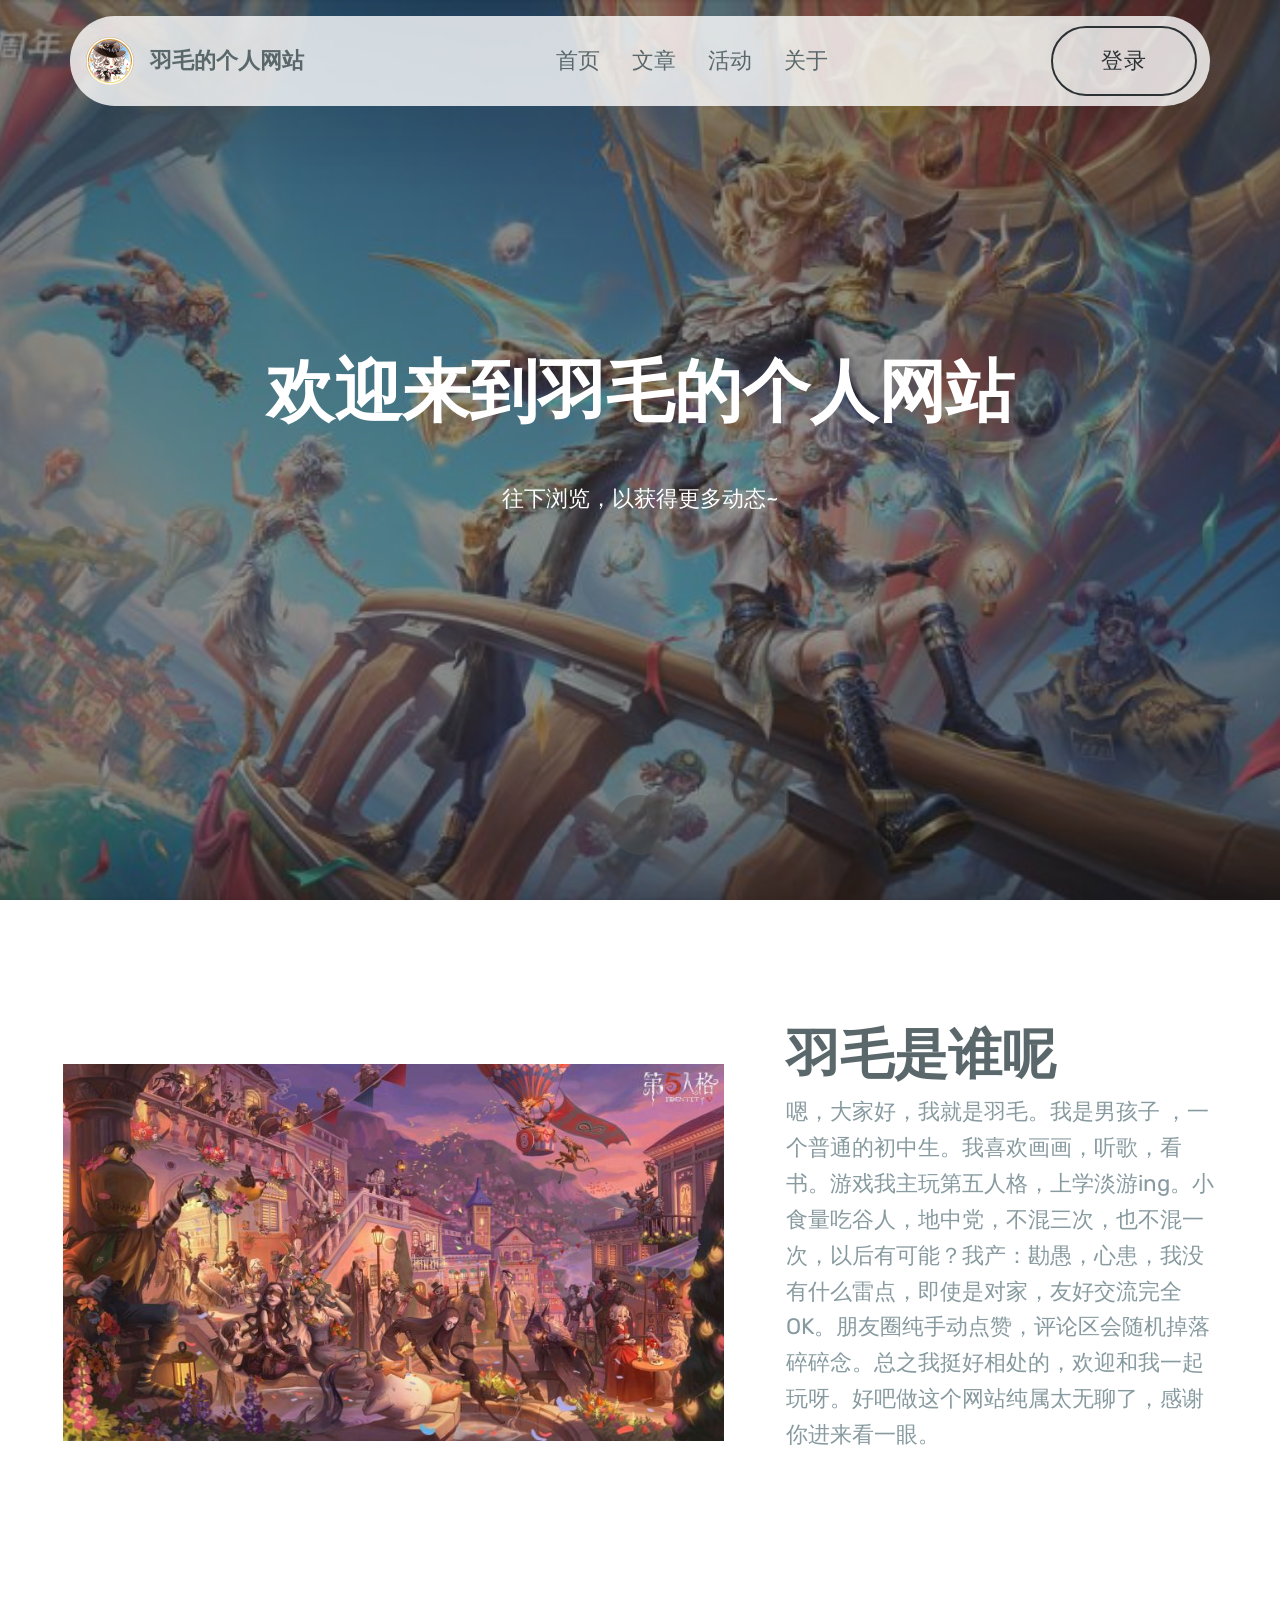
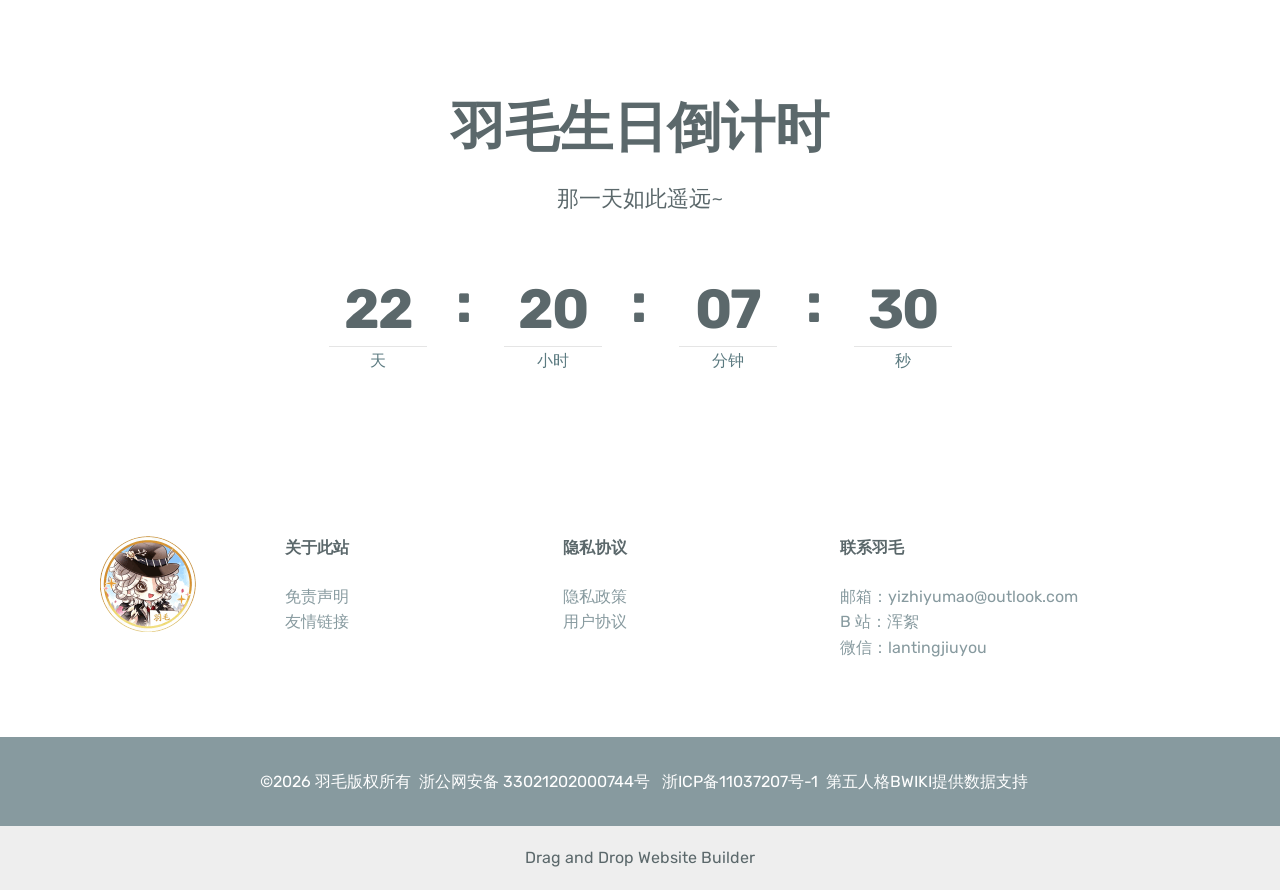
==== index.html @ 97d5c30f "Add files via upload" ====
<!DOCTYPE html>
<html  >
<head>
  <!-- Site made with Mobirise Website Builder v6.0.1, https://mobirise.com -->
  <meta charset="UTF-8">
  <meta http-equiv="X-UA-Compatible" content="IE=edge">
  <meta name="generator" content="Mobirise v6.0.1, mobirise.com">
  <meta name="viewport" content="width=device-width, initial-scale=1, minimum-scale=1">
  <link rel="shortcut icon" href="assets/images/image.png-96x96.png" type="image/x-icon">
  <meta name="description" content="羽毛的个人网站">
  
  
  <title>羽毛的个人网站</title>
  <link rel="stylesheet" href="assets/web/assets/mobirise-icons/mobirise-icons.css">
  <link rel="stylesheet" href="assets/bootstrap/css/bootstrap.min.css">
  <link rel="stylesheet" href="assets/bootstrap/css/bootstrap-grid.min.css">
  <link rel="stylesheet" href="assets/bootstrap/css/bootstrap-reboot.min.css">
  <link rel="stylesheet" href="assets/tether/tether.min.css">
  <link rel="stylesheet" href="assets/dropdown/css/style.css">
  <link rel="stylesheet" href="assets/socicon/css/styles.css">
  <link rel="stylesheet" href="assets/theme/css/style.css">
  <link rel="preload" href="https://fonts.googleapis.com/css?family=Rubik:300,300i,400,400i,500,500i,700,700i,900,900i&display=swap" as="style" onload="this.onload=null;this.rel='stylesheet'">
  <noscript><link rel="stylesheet" href="https://fonts.googleapis.com/css?family=Rubik:300,300i,400,400i,500,500i,700,700i,900,900i&display=swap"></noscript>
  <link rel="preload" as="style" href="assets/mobirise/css/mbr-additional.css?v=A8ctzG"><link rel="stylesheet" href="assets/mobirise/css/mbr-additional.css?v=A8ctzG" type="text/css">

  
  
  
</head>
<body>
  
  <section class="menu menu5 cid-uEL78Du2ur" once="menu" id="menu05-l">
	

	<nav class="navbar navbar-dropdown navbar-fixed-top navbar-expand-lg">
		<div class="container">
			<div class="navbar-brand">
				<span class="navbar-logo">
					<a href="index.html">
						<img src="assets/images/image.png-96x96.png" alt="羽毛" style="height: 3rem;">
					</a>
				</span>
				<span class="navbar-caption-wrap"><a class="navbar-caption text-primary display-5">羽毛的个人网站</a></span>
			</div>
			<button class="navbar-toggler" type="button" data-toggle="collapse" data-bs-toggle="collapse" data-target="#navbarSupportedContent" data-bs-target="#navbarSupportedContent" aria-controls="navbarNavAltMarkup" aria-expanded="false" aria-label="Toggle navigation">
				<div class="hamburger">
					<span></span>
					<span></span>
					<span></span>
					<span></span>
				</div>
			</button>
			<div class="collapse navbar-collapse" id="navbarSupportedContent">
				<ul class="navbar-nav nav-dropdown" data-app-modern-menu="true"><li class="nav-item">
						<a class="nav-link link text-primary display-5" href="index.html#header2-s">首页</a>
					</li>
					<li class="nav-item">
						<a class="nav-link link text-primary display-5" href="index.html#features17-21" aria-expanded="false">文章</a>
					</li>
					<li class="nav-item"><a class="nav-link link text-primary display-5" href="index.html#countdown1-1u">活动</a></li><li class="nav-item">
						<a class="nav-link link text-primary display-5" href="index.html#footer3-z">关于</a>
					</li></ul>
				<div class="navbar-buttons mbr-section-btn"><a class="btn btn-primary-outline display-5" href="dljm.html#image3-1k" target="_blank">登录</a></div>
			</div>
		</div>
	</nav>
</section>

<section class="cid-uFzHqeNHWe mbr-fullscreen mbr-parallax-background" id="header2-s">

    

    <div class="mbr-overlay" style="opacity: 0.5; background-color: rgb(35, 35, 35);"></div>

    <div class="container align-center">
        <div class="row justify-content-md-center">
            <div class="mbr-white col-md-10">
                <h1 class="mbr-section-title mbr-bold pb-3 mbr-fonts-style display-1">欢迎来到羽毛的个人网站</h1>
                <h3 class="mbr-section-subtitle align-center mbr-light pb-3 mbr-fonts-style display-2"></h3>
                <p class="mbr-text pb-3 mbr-fonts-style display-5">往下浏览，以获得更多动态~</p>
                
            </div>
        </div>
    </div>
    <div class="mbr-arrow hidden-sm-down" aria-hidden="true">
        <a href="#next">
            <i class="mbri-down mbr-iconfont"></i>
        </a>
    </div>
</section>

<section class="features17 cid-uHtK2E7dHL" id="features17-21">
    

    
    
    <div class="container-fluid">
        <div class="content-wrapper">
            <div class="row align-items-center">
                <div class="col-12 col-lg-7">
                    <div class="image-wrapper">
                        <img src="assets/images/800px-20260411-.jpg-800x456.jpg" alt="羽毛">
                    </div>
                </div>
                <div class="col-12 col-lg">
                    <div class="text-wrapper">
                        <h6 class="card-title mbr-fonts-style display-2"><strong>羽毛是谁呢</strong></h6>
                        <p class="mbr-text mbr-fonts-style mb-4 display-5">嗯，大家好，我就是羽毛。我是男孩子 ，一个普通的初中生。我喜欢画画，听歌，看书。游戏我主玩第五人格，上学淡游ing。小食量吃谷人，地中党，不混三次，也不混一次，以后有可能？我产：勘愚，心患，我没有什么雷点，即使是对家，友好交流完全 OK。朋友圈纯手动点赞，评论区会随机掉落碎碎念。总之我挺好相处的，欢迎和我一起玩呀。好吧做这个网站纯属太无聊了，感谢你进来看一眼。<br></p>
                        
                    </div>
                </div>
            </div>
        </div>
    </div>
</section>

<section class="countdown1 cid-uGnxId0BdF" id="countdown1-1u">
    
    
    
    <div class="container ">
        <h2 class="mbr-section-title pb-3 align-center mbr-fonts-style display-2"><strong>羽毛生日倒计时</strong></h2>
        <h3 class="mbr-section-subtitle align-center mbr-fonts-style display-5">那一天如此遥远~</h3>
        
    </div>
    <div class="container countdown-cont align-center">
        <div class="daysCountdown col-xs-3 col-sm-3 col-md-3" title="天"></div>
        <div class="hoursCountdown col-xs-3 col-sm-3 col-md-3" title="小时"></div> 
        <div class="minutesCountdown col-xs-3 col-sm-3 col-md-3" title="分钟"></div> 
        <div class="secondsCountdown col-xs-3 col-sm-3 col-md-3" title="秒"></div>
        <div class="countdown pt-5 mt-2" data-due-date="2026/12/29"> 
        </div>
    </div>
</section>

<section class="footer3 cid-uG8d6Pg2Tj" id="footer3-z">

    

    

    <div class="container">
        <div class="media-container-row content">
            <div class="col-md-2 col-sm-4">
                <div class="mb-3 img-logo">
                    <a href="https://id5.163.com/index.html" target="_blank">
                         <img src="assets/images/image.png-96x96.png" alt="第五">
                    </a>
                </div>
                <p class="mbr-fonts-style foot-logo display-7"></p>
            </div>
            <div class="col-md-3 col-sm-4">
                <p class="mb-4 mbr-fonts-style foot-title display-7"><strong>关于此站</strong></p>
                <p class="mbr-text mbr-links-column mbr-fonts-style display-7"><a href="myym.html#step1-1g" class="text-danger text-primary" target="_blank">免责声明</a><br><a href="https://dwrg.wiki/" class="text-danger text-primary" target="_blank">友情链接</a></p>
            </div>
            <div class="col-md-3 col-sm-4">
                <p class="mb-4 mbr-fonts-style foot-title display-7"><strong>隐私协议</strong></p>
                <p class="mbr-text mbr-fonts-style mbr-links-column display-7"><a href="myym.html#step1-1h" class="text-danger text-primary" target="_blank">隐私政策</a><br><a href="myym.html#step1-1a" class="text-danger text-primary" target="_blank">用户协议</a><br><br></p>
            </div>
            <div class="col-md-4 col-sm-12">
                <p class="mb-4 mbr-fonts-style foot-title display-7"><strong>联系羽毛</strong></p>
                <p class="mbr-text form-text mbr-fonts-style display-7">邮箱：<a href="mailto:yizhiyumao@outlook.com" class="text-danger">yizhiyumao@outlook.com</a><br>B 站：<a href="https://space.bilibili.com/3546590050519867?spm_id_from=333.337.0.0" class="text-danger" target="_blank">浑絮</a><br>微信：lantingjiuyou<br></p>
                

            </div>
        </div>
        
    </div>
</section>

<section class="footer4 cid-uEL0j9SiN2" once="footers" id="footer04-k">

    

    

    <div class="container">
        <div class="media-container-row align-center mbr-white">
            <div class="col-12">
                <p class="mbr-text mb-0 mbr-fonts-style display-7">&nbsp;&nbsp;<a href="https://register.ccopyright.com.cn/query.html" class="text-white" target="_blank">©2026 羽毛版权所有&nbsp;</a> <a href="https://beian.mps.gov.cn/#/query/webSearch?code=33021202000744" class="text-white text-primary" target="_blank">浙公网安备 33021202000744号</a>&nbsp; &nbsp;<a href="https://beian.miit.gov.cn/#/Integrated/index" class="text-white" target="_blank">浙ICP备11037207号-1</a>&nbsp; <a href="https://dwrg.wiki/" class="text-white" target="_blank">第五人格BWIKI提供数据支持</a><br></p>
            </div>
        </div>
    </div>
</section><section class="display-7" style="padding: 0;align-items: center;justify-content: center;flex-wrap: wrap;    align-content: center;display: flex;position: relative;height: 4rem;"><a href="https://mobiri.se/" style="flex: 1 1;height: 4rem;position: absolute;width: 100%;z-index: 1;"><img alt="" style="height: 4rem;" src="[data-uri]"></a><p style="margin: 0;text-align: center;" class="display-7">&#8204;</p><a style="z-index:1" href="https://mobirise.com/drag-drop-website-builder.html">Drag and Drop Website Builder</a></section><script src="assets/popper/popper.min.js"></script>  <script src="assets/web/assets/jquery/jquery.min.js"></script>  <script src="assets/bootstrap/js/bootstrap.min.js"></script>  <script src="assets/tether/tether.min.js"></script>  <script src="assets/smoothscroll/smooth-scroll.js"></script>  <script src="assets/dropdown/js/nav-dropdown.js"></script>  <script src="assets/dropdown/js/navbar-dropdown.js"></script>  <script src="assets/touchswipe/jquery.touch-swipe.min.js"></script>  <script src="assets/parallax/jarallax.min.js"></script>  <script src="assets/countdown/jquery.countdown.min.js"></script>  <script src="assets/theme/js/script.js"></script>  <script src="assets/formoid/formoid.min.js"></script>  
  
  
</body>
</html>
---- assets/dropdown/css/style.css ----
.navbar-dropdown {
  left: 0;
  padding: 0;
  position: absolute;
  right: 0;
  top: 0;
  transition: all 0.45s ease;
  z-index: 1030;
  background: #282828; }
  .navbar-dropdown .navbar-logo {
    margin-right: 0.8rem;
    transition: margin 0.3s ease-in-out;
    vertical-align: middle; }
    .navbar-dropdown .navbar-logo img {
      height: 3.125rem;
      transition: all 0.3s ease-in-out; }
    .navbar-dropdown .navbar-logo.mbr-iconfont {
      font-size: 3.125rem;
      line-height: 3.125rem; }
  .navbar-dropdown .navbar-caption {
    font-weight: 700;
    white-space: normal;
    vertical-align: -4px;
    line-height: 3.125rem !important; }
    .navbar-dropdown .navbar-caption, .navbar-dropdown .navbar-caption:hover {
      color: inherit;
      text-decoration: none; }
  .navbar-dropdown .mbr-iconfont + .navbar-caption {
    vertical-align: -1px; }
  .navbar-dropdown.navbar-fixed-top {
    position: fixed; }
  .navbar-dropdown .navbar-brand span {
    vertical-align: -4px; }
  .navbar-dropdown.bg-color.transparent {
    background: none; }
  .navbar-dropdown.navbar-short .navbar-brand {
    padding: 0.625rem 0; }
    .navbar-dropdown.navbar-short .navbar-brand span {
      vertical-align: -1px; }
  .navbar-dropdown.navbar-short .navbar-caption {
    line-height: 2.375rem !important;
    vertical-align: -2px; }
  .navbar-dropdown.navbar-short .navbar-logo {
    margin-right: 0.5rem; }
    .navbar-dropdown.navbar-short .navbar-logo img {
      height: 2.375rem; }
    .navbar-dropdown.navbar-short .navbar-logo.mbr-iconfont {
      font-size: 2.375rem;
      line-height: 2.375rem; }
  .navbar-dropdown.navbar-short .mbr-table-cell {
    height: 3.625rem; }
  .navbar-dropdown .navbar-close {
    left: 0.6875rem;
    position: fixed;
    top: 0.75rem;
    z-index: 1000; }
  .navbar-dropdown .hamburger-icon {
    content: "";
    display: inline-block;
    vertical-align: middle;
    width: 16px;
    -webkit-box-shadow: 0 -6px 0 1px #282828,0 0 0 1px #282828,0 6px 0 1px #282828;
    -moz-box-shadow: 0 -6px 0 1px #282828,0 0 0 1px #282828,0 6px 0 1px #282828;
    box-shadow: 0 -6px 0 1px #282828,0 0 0 1px #282828,0 6px 0 1px #282828; }

.dropdown-menu .dropdown-toggle[data-toggle="dropdown-submenu"]::after {
  border-bottom: 0.35em solid transparent;
  border-left: 0.35em solid;
  border-right: 0;
  border-top: 0.35em solid transparent;
  margin-left: 0.3rem; }

.dropdown-menu .dropdown-item:focus {
  outline: 0; }

.nav-dropdown {
  font-size: 0.75rem;
  font-weight: 500;
  height: auto !important; }
  .nav-dropdown .nav-btn {
    padding-left: 1rem; }
  .nav-dropdown .link {
    margin: .667em 1.667em;
    font-weight: 500;
    padding: 0;
    transition: color .2s ease-in-out; }
    .nav-dropdown .link.dropdown-toggle {
      margin-right: 2.583em; }
      .nav-dropdown .link.dropdown-toggle::after {
        margin-left: .25rem;
        border-top: 0.35em solid;
        border-right: 0.35em solid transparent;
        border-left: 0.35em solid transparent;
        border-bottom: 0; }
      .nav-dropdown .link.dropdown-toggle[aria-expanded="true"] {
        margin: 0;
        padding: 0.667em 3.263em  0.667em 1.667em; }
  .nav-dropdown .link::after,
  .nav-dropdown .dropdown-item::after {
    color: inherit; }
  .nav-dropdown .btn {
    font-size: 0.75rem;
    font-weight: 700;
    letter-spacing: 0;
    margin-bottom: 0;
    padding-left: 1.25rem;
    padding-right: 1.25rem; }
  .nav-dropdown .dropdown-menu {
    border-radius: 0;
    border: 0;
    left: 0;
    margin: 0;
    padding-bottom: 1.25rem;
    padding-top: 1.25rem;
    position: relative; }
  .nav-dropdown .dropdown-submenu {
    margin-left: 0.125rem;
    top: 0; }
  .nav-dropdown .dropdown-item {
    font-weight: 500;
    line-height: 2;
    padding: 0.3846em 4.615em 0.3846em 1.5385em;
    position: relative;
    transition: color .2s ease-in-out, background-color .2s ease-in-out; }
    .nav-dropdown .dropdown-item::after {
      margin-top: -0.3077em;
      position: absolute;
      right: 1.1538em;
      top: 50%; }
    .nav-dropdown .dropdown-item:focus, .nav-dropdown .dropdown-item:hover {
      background: none; }

@media (max-width: 767px) {
  .nav-dropdown.navbar-toggleable-sm {
    bottom: 0;
    display: none;
    left: 0;
    overflow-x: hidden;
    position: fixed;
    top: 0;
    transform: translateX(-100%);
    -ms-transform: translateX(-100%);
    -webkit-transform: translateX(-100%);
    width: 18.75rem;
    z-index: 999; } }
.nav-dropdown.navbar-toggleable-xl {
  bottom: 0;
  display: none;
  left: 0;
  overflow-x: hidden;
  position: fixed;
  top: 0;
  transform: translateX(-100%);
  -ms-transform: translateX(-100%);
  -webkit-transform: translateX(-100%);
  width: 18.75rem;
  z-index: 999; }

.nav-dropdown-sm {
  display: block !important;
  overflow-x: hidden;
  overflow: auto;
  padding-top: 3.875rem; }
  .nav-dropdown-sm::after {
    content: "";
    display: block;
    height: 3rem;
    width: 100%; }
  .nav-dropdown-sm.collapse.in ~ .navbar-close {
    display: block !important; }
  .nav-dropdown-sm.collapsing, .nav-dropdown-sm.collapse.in {
    transform: translateX(0);
    -ms-transform: translateX(0);
    -webkit-transform: translateX(0);
    transition: all 0.25s ease-out;
    -webkit-transition: all 0.25s ease-out;
    background: #282828; }
  .nav-dropdown-sm.collapsing[aria-expanded="false"] {
    transform: translateX(-100%);
    -ms-transform: translateX(-100%);
    -webkit-transform: translateX(-100%); }
  .nav-dropdown-sm .nav-item {
    display: block;
    margin-left: 0 !important;
    padding-left: 0; }
  .nav-dropdown-sm .link,
  .nav-dropdown-sm .dropdown-item {
    border-top: 1px dotted rgba(255, 255, 255, 0.1);
    font-size: 0.8125rem;
    line-height: 1.6;
    margin: 0 !important;
    padding: 0.875rem 2.4rem 0.875rem 1.5625rem !important;
    position: relative;
    white-space: normal; }
    .nav-dropdown-sm .link:focus, .nav-dropdown-sm .link:hover,
    .nav-dropdown-sm .dropdown-item:focus,
    .nav-dropdown-sm .dropdown-item:hover {
      background: rgba(0, 0, 0, 0.2) !important;
      color: #c0a375; }
  .nav-dropdown-sm .nav-btn {
    position: relative;
    padding: 1.5625rem 1.5625rem 0 1.5625rem; }
    .nav-dropdown-sm .nav-btn::before {
      border-top: 1px dotted rgba(255, 255, 255, 0.1);
      content: "";
      left: 0;
      position: absolute;
      top: 0;
      width: 100%; }
    .nav-dropdown-sm .nav-btn + .nav-btn {
      padding-top: 0.625rem; }
      .nav-dropdown-sm .nav-btn + .nav-btn::before {
        display: none; }
  .nav-dropdown-sm .btn {
    padding: 0.625rem 0; }
  .nav-dropdown-sm .dropdown-toggle[data-toggle="dropdown-submenu"]::after {
    margin-left: .25rem;
    border-top: 0.35em solid;
    border-right: 0.35em solid transparent;
    border-left: 0.35em solid transparent;
    border-bottom: 0; }
  .nav-dropdown-sm .dropdown-toggle[data-toggle="dropdown-submenu"][aria-expanded="true"]::after {
    border-top: 0;
    border-right: 0.35em solid transparent;
    border-left: 0.35em solid transparent;
    border-bottom: 0.35em solid; }
  .nav-dropdown-sm .dropdown-menu {
    margin: 0;
    padding: 0;
    position: relative;
    top: 0;
    left: 0;
    width: 100%;
    border: 0;
    float: none;
    border-radius: 0;
    background: none; }
  .nav-dropdown-sm .dropdown-submenu {
    left: 100%;
    margin-left: 0.125rem;
    margin-top: -1.25rem;
    top: 0; }

.navbar-toggleable-sm .nav-dropdown .dropdown-menu {
  position: absolute; }

.navbar-toggleable-sm .nav-dropdown .dropdown-submenu {
  left: 100%;
  margin-left: 0.125rem;
  margin-top: -1.25rem;
  top: 0; }

.navbar-toggleable-sm.opened .nav-dropdown .dropdown-menu {
  position: relative; }

.navbar-toggleable-sm.opened .nav-dropdown .dropdown-submenu {
  left: 0;
  margin-left: 00rem;
  margin-top: 0rem;
  top: 0; }

.is-builder .nav-dropdown.collapsing {
  transition: none !important; }

/*# sourceMappingURL=style.css.map */
---- assets/socicon/css/styles.css ----
@charset "UTF-8";

@font-face {
  font-family: 'Socicon';
  src:  url('../fonts/socicon.eot');
  src:  url('../fonts/socicon.eot?#iefix') format('embedded-opentype'),
    url('../fonts/socicon.woff2') format('woff2'),
    url('../fonts/socicon.ttf') format('truetype'),
    url('../fonts/socicon.woff') format('woff'),
    url('../fonts/socicon.svg#socicon') format('svg');
  font-weight: normal;
  font-style: normal;
}

[data-icon]:before {
  font-family: "socicon" !important;
  content: attr(data-icon);
  font-style: normal !important;
  font-weight: normal !important;
  font-variant: normal !important;
  text-transform: none !important;
  speak: none;
  line-height: 1;
  -webkit-font-smoothing: antialiased;
  -moz-osx-font-smoothing: grayscale;
}

[class^="socicon-"], [class*=" socicon-"] {
  /* use !important to prevent issues with browser extensions that change fonts */
  font-family: 'Socicon' !important;
  speak: none;
  font-style: normal;
  font-weight: normal;
  font-variant: normal;
  text-transform: none;
  line-height: 1;

  /* Better Font Rendering =========== */
  -webkit-font-smoothing: antialiased;
  -moz-osx-font-smoothing: grayscale;
}

.socicon-eitaa:before {
  content: "\e97c";
}
.socicon-soroush:before {
  content: "\e97d";
}
.socicon-bale:before {
  content: "\e97e";
}
.socicon-zazzle:before {
  content: "\e97b";
}
.socicon-society6:before {
  content: "\e97a";
}
.socicon-redbubble:before {
  content: "\e979";
}
.socicon-avvo:before {
  content: "\e978";
}
.socicon-stitcher:before {
  content: "\e977";
}
.socicon-googlehangouts:before {
  content: "\e974";
}
.socicon-dlive:before {
  content: "\e975";
}
.socicon-vsco:before {
  content: "\e976";
}
.socicon-flipboard:before {
  content: "\e973";
}
.socicon-ubuntu:before {
  content: "\e958";
}
.socicon-artstation:before {
  content: "\e959";
}
.socicon-invision:before {
  content: "\e95a";
}
.socicon-torial:before {
  content: "\e95b";
}
.socicon-collectorz:before {
  content: "\e95c";
}
.socicon-seenthis:before {
  content: "\e95d";
}
.socicon-googleplaymusic:before {
  content: "\e95e";
}
.socicon-debian:before {
  content: "\e95f";
}
.socicon-filmfreeway:before {
  content: "\e960";
}
.socicon-gnome:before {
  content: "\e961";
}
.socicon-itchio:before {
  content: "\e962";
}
.socicon-jamendo:before {
  content: "\e963";
}
.socicon-mix:before {
  content: "\e964";
}
.socicon-sharepoint:before {
  content: "\e965";
}
.socicon-tinder:before {
  content: "\e966";
}
.socicon-windguru:before {
  content: "\e967";
}
.socicon-cdbaby:before {
  content: "\e968";
}
.socicon-elementaryos:before {
  content: "\e969";
}
.socicon-stage32:before {
  content: "\e96a";
}
.socicon-tiktok:before {
  content: "\e96b";
}
.socicon-gitter:before {
  content: "\e96c";
}
.socicon-letterboxd:before {
  content: "\e96d";
}
.socicon-threema:before {
  content: "\e96e";
}
.socicon-splice:before {
  content: "\e96f";
}
.socicon-metapop:before {
  content: "\e970";
}
.socicon-naver:before {
  content: "\e971";
}
.socicon-remote:before {
  content: "\e972";
}
.socicon-internet:before {
  content: "\e957";
}
.socicon-moddb:before {
  content: "\e94b";
}
.socicon-indiedb:before {
  content: "\e94c";
}
.socicon-traxsource:before {
  content: "\e94d";
}
.socicon-gamefor:before {
  content: "\e94e";
}
.socicon-pixiv:before {
  content: "\e94f";
}
.socicon-myanimelist:before {
  content: "\e950";
}
.socicon-blackberry:before {
  content: "\e951";
}
.socicon-wickr:before {
  content: "\e952";
}
.socicon-spip:before {
  content: "\e953";
}
.socicon-napster:before {
  content: "\e954";
}
.socicon-beatport:before {
  content: "\e955";
}
.socicon-hackerone:before {
  content: "\e956";
}
.socicon-hackernews:before {
  content: "\e946";
}
.socicon-smashwords:before {
  content: "\e947";
}
.socicon-kobo:before {
  content: "\e948";
}
.socicon-bookbub:before {
  content: "\e949";
}
.socicon-mailru:before {
  content: "\e94a";
}
.socicon-gitlab:before {
  content: "\e945";
}
.socicon-instructables:before {
  content: "\e944";
}
.socicon-portfolio:before {
  content: "\e943";
}
.socicon-codered:before {
  content: "\e940";
}
.socicon-origin:before {
  content: "\e941";
}
.socicon-nextdoor:before {
  content: "\e942";
}
.socicon-udemy:before {
  content: "\e93f";
}
.socicon-livemaster:before {
  content: "\e93e";
}
.socicon-crunchbase:before {
  content: "\e93b";
}
.socicon-homefy:before {
  content: "\e93c";
}
.socicon-calendly:before {
  content: "\e93d";
}
.socicon-realtor:before {
  content: "\e90f";
}
.socicon-tidal:before {
  content: "\e910";
}
.socicon-qobuz:before {
  content: "\e911";
}
.socicon-natgeo:before {
  content: "\e912";
}
.socicon-mastodon:before {
  content: "\e913";
}
.socicon-unsplash:before {
  content: "\e914";
}
.socicon-homeadvisor:before {
  content: "\e915";
}
.socicon-angieslist:before {
  content: "\e916";
}
.socicon-codepen:before {
  content: "\e917";
}
.socicon-slack:before {
  content: "\e918";
}
.socicon-openaigym:before {
  content: "\e919";
}
.socicon-logmein:before {
  content: "\e91a";
}
.socicon-fiverr:before {
  content: "\e91b";
}
.socicon-gotomeeting:before {
  content: "\e91c";
}
.socicon-aliexpress:before {
  content: "\e91d";
}
.socicon-guru:before {
  content: "\e91e";
}
.socicon-appstore:before {
  content: "\e91f";
}
.socicon-homes:before {
  content: "\e920";
}
.socicon-zoom:before {
  content: "\e921";
}
.socicon-alibaba:before {
  content: "\e922";
}
.socicon-craigslist:before {
  content: "\e923";
}
.socicon-wix:before {
  content: "\e924";
}
.socicon-redfin:before {
  content: "\e925";
}
.socicon-googlecalendar:before {
  content: "\e926";
}
.socicon-shopify:before {
  content: "\e927";
}
.socicon-freelancer:before {
  content: "\e928";
}
.socicon-seedrs:before {
  content: "\e929";
}
.socicon-bing:before {
  content: "\e92a";
}
.socicon-doodle:before {
  content: "\e92b";
}
.socicon-bonanza:before {
  content: "\e92c";
}
.socicon-squarespace:before {
  content: "\e92d";
}
.socicon-toptal:before {
  content: "\e92e";
}
.socicon-gust:before {
  content: "\e92f";
}
.socicon-ask:before {
  content: "\e930";
}
.socicon-trulia:before {
  content: "\e931";
}
.socicon-loomly:before {
  content: "\e932";
}
.socicon-ghost:before {
  content: "\e933";
}
.socicon-upwork:before {
  content: "\e934";
}
.socicon-fundable:before {
  content: "\e935";
}
.socicon-booking:before {
  content: "\e936";
}
.socicon-googlemaps:before {
  content: "\e937";
}
.socicon-zillow:before {
  content: "\e938";
}
.socicon-niconico:before {
  content: "\e939";
}
.socicon-toneden:before {
  content: "\e93a";
}
.socicon-augment:before {
  content: "\e908";
}
.socicon-bitbucket:before {
  content: "\e909";
}
.socicon-fyuse:before {
  content: "\e90a";
}
.socicon-yt-gaming:before {
  content: "\e90b";
}
.socicon-sketchfab:before {
  content: "\e90c";
}
.socicon-mobcrush:before {
  content: "\e90d";
}
.socicon-microsoft:before {
  content: "\e90e";
}
.socicon-pandora:before {
  content: "\e907";
}
.socicon-messenger:before {
  content: "\e906";
}
.socicon-gamewisp:before {
  content: "\e905";
}
.socicon-bloglovin:before {
  content: "\e904";
}
.socicon-tunein:before {
  content: "\e903";
}
.socicon-gamejolt:before {
  content: "\e901";
}
.socicon-trello:before {
  content: "\e902";
}
.socicon-spreadshirt:before {
  content: "\e900";
}
.socicon-500px:before {
  content: "\e000";
}
.socicon-8tracks:before {
  content: "\e001";
}
.socicon-airbnb:before {
  content: "\e002";
}
.socicon-alliance:before {
  content: "\e003";
}
.socicon-amazon:before {
  content: "\e004";
}
.socicon-amplement:before {
  content: "\e005";
}
.socicon-android:before {
  content: "\e006";
}
.socicon-angellist:before {
  content: "\e007";
}
.socicon-apple:before {
  content: "\e008";
}
.socicon-appnet:before {
  content: "\e009";
}
.socicon-baidu:before {
  content: "\e00a";
}
.socicon-bandcamp:before {
  content: "\e00b";
}
.socicon-battlenet:before {
  content: "\e00c";
}
.socicon-mixer:before {
  content: "\e00d";
}
.socicon-bebee:before {
  content: "\e00e";
}
.socicon-bebo:before {
  content: "\e00f";
}
.socicon-behance:before {
  content: "\e010";
}
.socicon-blizzard:before {
  content: "\e011";
}
.socicon-blogger:before {
  content: "\e012";
}
.socicon-buffer:before {
  content: "\e013";
}
.socicon-chrome:before {
  content: "\e014";
}
.socicon-coderwall:before {
  content: "\e015";
}
.socicon-curse:before {
  content: "\e016";
}
.socicon-dailymotion:before {
  content: "\e017";
}
.socicon-deezer:before {
  content: "\e018";
}
.socicon-delicious:before {
  content: "\e019";
}
.socicon-deviantart:before {
  content: "\e01a";
}
.socicon-diablo:before {
  content: "\e01b";
}
.socicon-digg:before {
  content: "\e01c";
}
.socicon-discord:before {
  content: "\e01d";
}
.socicon-disqus:before {
  content: "\e01e";
}
.socicon-douban:before {
  content: "\e01f";
}
.socicon-draugiem:before {
  content: "\e020";
}
.socicon-dribbble:before {
  content: "\e021";
}
.socicon-drupal:before {
  content: "\e022";
}
.socicon-ebay:before {
  content: "\e023";
}
.socicon-ello:before {
  content: "\e024";
}
.socicon-endomodo:before {
  content: "\e025";
}
.socicon-envato:before {
  content: "\e026";
}
.socicon-etsy:before {
  content: "\e027";
}
.socicon-facebook:before {
  content: "\e028";
}
.socicon-feedburner:before {
  content: "\e029";
}
.socicon-filmweb:before {
  content: "\e02a";
}
.socicon-firefox:before {
  content: "\e02b";
}
.socicon-flattr:before {
  content: "\e02c";
}
.socicon-flickr:before {
  content: "\e02d";
}
.socicon-formulr:before {
  content: "\e02e";
}
.socicon-forrst:before {
  content: "\e02f";
}
.socicon-foursquare:before {
  content: "\e030";
}
.socicon-friendfeed:before {
  content: "\e031";
}
.socicon-github:before {
  content: "\e032";
}
.socicon-goodreads:before {
  content: "\e033";
}
.socicon-google:before {
  content: "\e034";
}
.socicon-googlescholar:before {
  content: "\e035";
}
.socicon-googlegroups:before {
  content: "\e036";
}
.socicon-googlephotos:before {
  content: "\e037";
}
.socicon-googleplus:before {
  content: "\e038";
}
.socicon-grooveshark:before {
  content: "\e039";
}
.socicon-hackerrank:before {
  content: "\e03a";
}
.socicon-hearthstone:before {
  content: "\e03b";
}
.socicon-hellocoton:before {
  content: "\e03c";
}
.socicon-heroes:before {
  content: "\e03d";
}
.socicon-smashcast:before {
  content: "\e03e";
}
.socicon-horde:before {
  content: "\e03f";
}
.socicon-houzz:before {
  content: "\e040";
}
.socicon-icq:before {
  content: "\e041";
}
.socicon-identica:before {
  content: "\e042";
}
.socicon-imdb:before {
  content: "\e043";
}
.socicon-instagram:before {
  content: "\e044";
}
.socicon-issuu:before {
  content: "\e045";
}
.socicon-istock:before {
  content: "\e046";
}
.socicon-itunes:before {
  content: "\e047";
}
.socicon-keybase:before {
  content: "\e048";
}
.socicon-lanyrd:before {
  content: "\e049";
}
.socicon-lastfm:before {
  content: "\e04a";
}
.socicon-line:before {
  content: "\e04b";
}
.socicon-linkedin:before {
  content: "\e04c";
}
.socicon-livejournal:before {
  content: "\e04d";
}
.socicon-lyft:before {
  content: "\e04e";
}
.socicon-macos:before {
  content: "\e04f";
}
.socicon-mail:before {
  content: "\e050";
}
.socicon-medium:before {
  content: "\e051";
}
.socicon-meetup:before {
  content: "\e052";
}
.socicon-mixcloud:before {
  content: "\e053";
}
.socicon-modelmayhem:before {
  content: "\e054";
}
.socicon-mumble:before {
  content: "\e055";
}
.socicon-myspace:before {
  content: "\e056";
}
.socicon-newsvine:before {
  content: "\e057";
}
.socicon-nintendo:before {
  content: "\e058";
}
.socicon-npm:before {
  content: "\e059";
}
.socicon-odnoklassniki:before {
  content: "\e05a";
}
.socicon-openid:before {
  content: "\e05b";
}
.socicon-opera:before {
  content: "\e05c";
}
.socicon-outlook:before {
  content: "\e05d";
}
.socicon-overwatch:before {
  content: "\e05e";
}
.socicon-patreon:before {
  content: "\e05f";
}
.socicon-paypal:before {
  content: "\e060";
}
.socicon-periscope:before {
  content: "\e061";
}
.socicon-persona:before {
  content: "\e062";
}
.socicon-pinterest:before {
  content: "\e063";
}
.socicon-play:before {
  content: "\e064";
}
.socicon-player:before {
  content: "\e065";
}
.socicon-playstation:before {
  content: "\e066";
}
.socicon-pocket:before {
  content: "\e067";
}
.socicon-qq:before {
  content: "\e068";
}
.socicon-quora:before {
  content: "\e069";
}
.socicon-raidcall:before {
  content: "\e06a";
}
.socicon-ravelry:before {
  content: "\e06b";
}
.socicon-reddit:before {
  content: "\e06c";
}
.socicon-renren:before {
  content: "\e06d";
}
.socicon-researchgate:before {
  content: "\e06e";
}
.socicon-residentadvisor:before {
  content: "\e06f";
}
.socicon-reverbnation:before {
  content: "\e070";
}
.socicon-rss:before {
  content: "\e071";
}
.socicon-sharethis:before {
  content: "\e072";
}
.socicon-skype:before {
  content: "\e073";
}
.socicon-slideshare:before {
  content: "\e074";
}
.socicon-smugmug:before {
  content: "\e075";
}
.socicon-snapchat:before {
  content: "\e076";
}
.socicon-songkick:before {
  content: "\e077";
}
.socicon-soundcloud:before {
  content: "\e078";
}
.socicon-spotify:before {
  content: "\e079";
}
.socicon-stackexchange:before {
  content: "\e07a";
}
.socicon-stackoverflow:before {
  content: "\e07b";
}
.socicon-starcraft:before {
  content: "\e07c";
}
.socicon-stayfriends:before {
  content: "\e07d";
}
.socicon-steam:before {
  content: "\e07e";
}
.socicon-storehouse:before {
  content: "\e07f";
}
.socicon-strava:before {
  content: "\e080";
}
.socicon-streamjar:before {
  content: "\e081";
}
.socicon-stumbleupon:before {
  content: "\e082";
}
.socicon-swarm:before {
  content: "\e083";
}
.socicon-teamspeak:before {
  content: "\e084";
}
.socicon-teamviewer:before {
  content: "\e085";
}
.socicon-technorati:before {
  content: "\e086";
}
.socicon-telegram:before {
  content: "\e087";
}
.socicon-tripadvisor:before {
  content: "\e088";
}
.socicon-tripit:before {
  content: "\e089";
}
.socicon-triplej:before {
  content: "\e08a";
}
.socicon-tumblr:before {
  content: "\e08b";
}
.socicon-twitch:before {
  content: "\e08c";
}
.socicon-twitter:before {
  content: "\e08d";
}
.socicon-uber:before {
  content: "\e08e";
}
.socicon-ventrilo:before {
  content: "\e08f";
}
.socicon-viadeo:before {
  content: "\e090";
}
.socicon-viber:before {
  content: "\e091";
}
.socicon-viewbug:before {
  content: "\e092";
}
.socicon-vimeo:before {
  content: "\e093";
}
.socicon-vine:before {
  content: "\e094";
}
.socicon-vkontakte:before {
  content: "\e095";
}
.socicon-warcraft:before {
  content: "\e096";
}
.socicon-wechat:before {
  content: "\e097";
}
.socicon-weibo:before {
  content: "\e098";
}
.socicon-whatsapp:before {
  content: "\e099";
}
.socicon-wikipedia:before {
  content: "\e09a";
}
.socicon-windows:before {
  content: "\e09b";
}
.socicon-wordpress:before {
  content: "\e09c";
}
.socicon-wykop:before {
  content: "\e09d";
}
.socicon-xbox:before {
  content: "\e09e";
}
.socicon-xing:before {
  content: "\e09f";
}
.socicon-yahoo:before {
  content: "\e0a0";
}
.socicon-yammer:before {
  content: "\e0a1";
}
.socicon-yandex:before {
  content: "\e0a2";
}
.socicon-yelp:before {
  content: "\e0a3";
}
.socicon-younow:before {
  content: "\e0a4";
}
.socicon-youtube:before {
  content: "\e0a5";
}
.socicon-zapier:before {
  content: "\e0a6";
}
.socicon-zerply:before {
  content: "\e0a7";
}
.socicon-zomato:before {
  content: "\e0a8";
}
.socicon-zynga:before {
  content: "\e0a9";
}
---- assets/theme/css/style.css ----
/*!
 * Mobirise v4 theme (https://mobirise.com/)
 * Copyright 2017 Mobirise
 */
section {
  background-color: #eeeeee;
}

.form-control:focus {
  box-shadow: none;
}

:focus {
  outline: none;
}

body {
  font-style: normal;
  line-height: 1.5;
}

section,
.container,
.container-fluid {
  position: relative;
  word-wrap: break-word;
}

a.mbr-iconfont:hover {
  text-decoration: none;
}

.article .lead p,
.article .lead ul,
.article .lead ol,
.article .lead pre,
.article .lead blockquote {
  margin-bottom: 0;
}

ul,
ol,
pre,
blockquote {
  margin-bottom: 2.3125rem;
}

pre {
  background: #f4f4f4;
  padding: 10px 24px;
  white-space: pre-wrap;
}

.inactive {
  -webkit-user-select: none;
  -moz-user-select: none;
  -ms-user-select: none;
  user-select: none;
  pointer-events: none;
  -webkit-user-drag: none;
  user-drag: none;
}

.mbr-section__comments .row {
  justify-content: center;
  -webkit-justify-content: center;
}

a {
  font-style: normal;
  font-weight: 400;
  cursor: pointer;
}

a, a:hover {
  text-decoration: none;
}

figure {
  margin-bottom: 0;
}

body {
  color: #232323;
}

h1,
h2,
h3,
h4,
h5,
h6,
.h1,
.h2,
.h3,
.h4,
.h5,
.h6,
.display-1,
.display-2,
.display-3,
.display-4 {
  line-height: 1;
  word-break: break-word;
  word-wrap: break-word;
}

.mbr-section-title {
  font-style: normal;
  line-height: 1.2;
}

.mbr-section-subtitle {
  line-height: 1.3;
}

.mbr-text {
  font-style: normal;
  line-height: 1.6;
}

b,
strong {
  font-weight: bold;
}

blockquote {
  padding: 10px 0 10px 20px;
  position: relative;
  border-left: 2px solid;
  border-color: #ff3366;
}

input:-webkit-autofill, input:-webkit-autofill:hover, input:-webkit-autofill:focus, input:-webkit-autofill:active {
  transition-delay: 9999s;
  transition-property: background-color, color;
}

textarea[type='hidden'] {
  display: none;
}

body {
  position: relative;
}

section {
  background-position: 50% 50%;
  background-repeat: no-repeat;
  background-size: cover;
}

section .mbr-background-video,
section .mbr-background-video-preview {
  position: absolute;
  bottom: 0;
  left: 0;
  right: 0;
  top: 0;
}

.hidden {
  visibility: hidden;
}

.mbr-z-index20 {
  z-index: 20;
}

/*! Base colors */
.mbr-white {
  color: #ffffff;
}

.mbr-black {
  color: #000000;
}

.mbr-bg-white {
  background-color: #ffffff;
}

.mbr-bg-black {
  background-color: #000000;
}

/*! Text-aligns */
.align-left {
  text-align: left;
}

.align-center {
  text-align: center;
}

.align-right {
  text-align: right;
}

@media (max-width: 767px) {
  .align-left,
  .align-center,
  .align-right,
  .mbr-section-btn,
  .mbr-section-title {
    text-align: center;
  }
}

/*! Font-weight  */
.mbr-light {
  font-weight: 300;
}

.mbr-regular {
  font-weight: 400;
}

.mbr-semibold {
  font-weight: 500;
}

.mbr-bold {
  font-weight: 700;
}

/*! Media  */
.media-size-item {
  -moz-flex: 1 1 auto;
  -o-flex: 1 1 auto;
  flex: 1 1 auto;
}

.media-content {
  flex-basis: 100%;
}

.media-container-row {
  display: flex;
  flex-direction: row;
  flex-wrap: wrap;
  justify-content: center;
  align-content: center;
  align-items: start;
}

.media-container-row .media-size-item {
  width: 400px;
}

.media-container-column {
  display: flex;
  flex-direction: column;
  flex-wrap: wrap;
  justify-content: center;
  align-content: center;
  align-items: stretch;
}

.media-container-column > * {
  width: 100%;
}

@media (min-width: 992px) {
  .media-container-row {
    flex-wrap: nowrap;
  }
}

figure {
  overflow: hidden;
}

figure[mbr-media-size] {
  transition: width 0.1s;
}

.mbr-figure img,
.mbr-figure iframe {
  display: block;
  width: 100%;
}

.card {
  background-color: transparent;
  border: none;
}

.card-box {
  width: 100%;
}

.card-img {
  text-align: center;
  flex-shrink: 0;
  -webkit-flex-shrink: 0;
}

.media {
  max-width: 100%;
  margin: 0 auto;
}

.mbr-figure {
  -ms-grid-row-align: center;
  align-self: center;
}

.media-container > div {
  max-width: 100%;
}

.mbr-figure img,
.card-img img {
  width: 100%;
}

@media (max-width: 991px) {
  .media-size-item {
    width: auto !important;
  }
  .media {
    width: auto;
  }
  .mbr-figure {
    width: 100% !important;
  }
}

/*! Buttons */
.btn {
  font-weight: 500;
  border-width: 2px;
  font-style: normal;
  letter-spacing: 1px;
  margin: .4rem .8rem;
  white-space: normal;
  transition: all .3s ease-in-out;
  display: inline-flex;
  align-items: center;
  justify-content: center;
  word-break: break-word;
  -webkit-align-items: center;
  -webkit-justify-content: center;
  display: -webkit-inline-flex;
}

.btn-sm {
  font-weight: 500;
  letter-spacing: 1px;
  transition: all .3s ease-in-out;
}

.btn-md {
  font-weight: 500;
  letter-spacing: 1px;
  margin: .4rem .8rem !important;
  transition: all .3s ease-in-out;
}

.btn-lg {
  font-weight: 500;
  letter-spacing: 1px;
  margin: .4rem .8rem !important;
  transition: all .3s ease-in-out;
}

.mbr-section-btn {
  margin-left: -0.25rem;
  margin-right: -0.25rem;
  font-size: 0;
}

nav .mbr-section-btn {
  margin-left: 0rem;
  margin-right: 0rem;
}

.btn-form {
  border-radius: 0;
}

.btn-form:hover {
  cursor: pointer;
}

/*! Btn icon margin */
.btn .mbr-iconfont,
.btn.btn-sm .mbr-iconfont {
  cursor: pointer;
  margin-right: 0.5rem;
}

.btn.btn-md .mbr-iconfont,
.btn.btn-md .mbr-iconfont {
  margin-right: 0.8rem;
}

.mbr-regular {
  font-weight: 400;
}

.mbr-semibold {
  font-weight: 500;
}

.mbr-bold {
  font-weight: 700;
}

[type='submit'] {
  -webkit-appearance: none;
}

/*! Full-screen */
.mbr-fullscreen .mbr-overlay {
  min-height: 100vh;
}

.mbr-fullscreen {
  display: flex;
  display: -moz-flex;
  display: -ms-flex;
  display: -o-flex;
  align-items: center;
  -webkit-align-items: center;
  min-height: 100vh;
  padding-top: 3rem;
  padding-bottom: 3rem;
}

/*! Map */
.map {
  height: 25rem;
  position: relative;
}

.map iframe {
  width: 100%;
  height: 100%;
}

.mbr-overlay {
  background-color: #000;
  bottom: 0;
  left: 0;
  opacity: .5;
  position: absolute;
  right: 0;
  top: 0;
  z-index: 0;
  pointer-events: none;
}

/* Form */
blockquote {
  font-style: italic;
  padding: 10px 0 10px 20px;
  font-size: 1.09rem;
  position: relative;
  border-width: 3px;
}

.form-control {
  background-color: #f5f5f5;
  box-shadow: none;
  color: #565656;
  line-height: 1.43;
  min-height: 3.5em;
  padding: 1.07em .5em;
}

.form-control, .form-control:focus {
  border: 1px solid #e8e8e8;
}

.form-active .form-control:invalid {
  border-color: red;
}

.form-control-label {
  position: relative;
  cursor: pointer;
  margin-bottom: .357em;
  padding: 0;
}

.alert {
  color: #ffffff;
  border-radius: 0;
  border: 0;
  font-size: .875rem;
  line-height: 1.5;
  margin-bottom: 1.875rem;
  padding: 1.25rem;
  position: relative;
}

.alert.alert-form::after {
  background-color: inherit;
  bottom: -7px;
  content: "";
  display: block;
  height: 14px;
  left: 50%;
  margin-left: -7px;
  position: absolute;
  transform: rotate(45deg);
  width: 14px;
  -webkit-transform: rotate(45deg);
}

.form-asterisk {
  font-family: initial;
  position: absolute;
  top: -2px;
  font-weight: normal;
}

/*! Scroll to top arrow */
#scrollToTop a i:before {
  content: '';
  position: absolute;
  height: 40%;
  top: 25%;
  background: #fff;
  width: 2px;
  left: calc(50% - 1px);
}

#scrollToTop a i:after {
  content: '';
  position: absolute;
  display: block;
  border-top: 2px solid #fff;
  border-right: 2px solid #fff;
  width: 40%;
  height: 40%;
  left: 30%;
  bottom: 30%;
  transform: rotate(135deg);
  -webkit-transform: rotate(135deg);
}

.mbr-arrow-up {
  bottom: 25px;
  right: 90px;
  position: fixed;
  text-align: right;
  z-index: 5000;
  color: #ffffff;
  font-size: 32px;
  transform: rotate(180deg);
  -webkit-transform: rotate(180deg);
}

.mbr-arrow-up a {
  background: rgba(0, 0, 0, 0.2);
  border-radius: 3px;
  color: #fff;
  display: inline-block;
  height: 60px;
  width: 60px;
  outline-style: none !important;
  position: relative;
  text-decoration: none;
  transition: all 0.3s ease-in-out;
  cursor: pointer;
  text-align: center;
}

.mbr-arrow-up a:hover {
  background-color: rgba(0, 0, 0, 0.4);
}

.mbr-arrow-up a i {
  line-height: 60px;
}

.mbr-arrow-up-icon {
  display: block;
  color: #fff;
}

.mbr-arrow-up-icon::before {
  content: '\203a';
  display: inline-block;
  font-family: serif;
  font-size: 32px;
  line-height: 1;
  font-style: normal;
  position: relative;
  top: 6px;
  left: -4px;
  -webkit-transform: rotate(-90deg);
  transform: rotate(-90deg);
}

/*! Arrow Down */
.mbr-arrow {
  position: absolute;
  bottom: 45px;
  left: 50%;
  width: 60px;
  height: 60px;
  cursor: pointer;
  background-color: rgba(80, 80, 80, 0.5);
  border-radius: 50%;
  -webkit-transform: translateX(-50%);
  transform: translateX(-50%);
}

.mbr-arrow > a {
  display: inline-block;
  text-decoration: none;
  outline-style: none;
  -webkit-animation: arrowdown 1.7s ease-in-out infinite;
  animation: arrowdown 1.7s ease-in-out infinite;
}

.mbr-arrow > a > i {
  position: absolute;
  top: -2px;
  left: 15px;
  font-size: 2rem;
}

@keyframes arrowdown {
  0% {
    transform: translateY(0px);
    -webkit-transform: translateY(0px);
  }
  50% {
    transform: translateY(-5px);
    -webkit-transform: translateY(-5px);
  }
  100% {
    transform: translateY(0px);
    -webkit-transform: translateY(0px);
  }
}

@-webkit-keyframes arrowdown {
  0% {
    transform: translateY(0px);
    -webkit-transform: translateY(0px);
  }
  50% {
    transform: translateY(-5px);
    -webkit-transform: translateY(-5px);
  }
  100% {
    transform: translateY(0px);
    -webkit-transform: translateY(0px);
  }
}

@media (max-width: 500px) {
  .mbr-arrow-up {
    left: 50%;
    right: auto;
    transform: translateX(-50%) rotate(180deg);
    -webkit-transform: translateX(-50%) rotate(180deg);
  }
}

/*Gradients animation*/
@keyframes gradient-animation {
  from {
    background-position: 0% 100%;
    -webkit-animation-timing-function: ease-in-out;
            animation-timing-function: ease-in-out;
  }
  to {
    background-position: 100% 0%;
    -webkit-animation-timing-function: ease-in-out;
            animation-timing-function: ease-in-out;
  }
}

@-webkit-keyframes gradient-animation {
  from {
    background-position: 0% 100%;
    -webkit-animation-timing-function: ease-in-out;
            animation-timing-function: ease-in-out;
  }
  to {
    background-position: 100% 0%;
    -webkit-animation-timing-function: ease-in-out;
            animation-timing-function: ease-in-out;
  }
}

.bg-gradient {
  background-size: 200% 200%;
  animation: gradient-animation 5s infinite alternate;
  -webkit-animation: gradient-animation 5s infinite alternate;
}

.menu .navbar-brand {
  display: -webkit-flex;
}

.menu .navbar-brand span {
  display: flex;
  display: -webkit-flex;
}

.menu .navbar-brand .navbar-caption-wrap {
  display: -webkit-flex;
}

.menu .navbar-brand .navbar-logo img {
  display: -webkit-flex;
}

@media (min-width: 768px) and (max-width: 1023px) {
  .menu .navbar-toggleable-sm .navbar-nav {
    display: -ms-flexbox;
  }
}

@media (max-width: 1023px) {
  .menu .navbar-collapse {
    max-height: 93.5vh;
  }
  .menu .navbar-collapse.show {
    overflow: auto;
  }
}

@media (min-width: 1024px) {
  .menu .navbar-nav.nav-dropdown {
    display: -webkit-flex;
  }
  .menu .navbar-toggleable-sm .navbar-collapse {
    display: -webkit-flex !important;
  }
  .menu .collapsed .navbar-collapse {
    max-height: 93.5vh;
  }
  .menu .collapsed .navbar-collapse.show {
    overflow: auto;
  }
}

@media (max-width: 767px) {
  .menu .navbar-collapse {
    max-height: 80vh;
  }
}

/* Others*/
.note-check a[data-value=Rubik] {
  font-style: normal;
}

.mbr-arrow a {
  color: #ffffff;
}

@media (max-width: 767px) {
  .mbr-arrow {
    display: none;
  }
}

.navbar {
  display: -webkit-flex;
  -webkit-flex-wrap: wrap;
  -webkit-align-items: center;
  -webkit-justify-content: space-between;
}

.navbar-collapse {
  -webkit-flex-basis: 100%;
  -webkit-flex-grow: 1;
  -webkit-align-items: center;
}

.nav-dropdown .link {
  padding: 0.667em 1.667em !important;
  margin: 0 !important;
}

.nav {
  display: -webkit-flex;
  -webkit-flex-wrap: wrap;
}

.row {
  display: -webkit-flex;
  -webkit-flex-wrap: wrap;
}

.justify-content-center {
  -webkit-justify-content: center;
}

.form-inline {
  display: -webkit-flex;
  -webkit-align-items: center;
}

.card-wrapper {
  -webkit-flex: 1;
}

.carousel-control {
  z-index: 10;
  display: -webkit-flex;
  -webkit-align-items: center;
  -webkit-justify-content: center;
}

.carousel-controls {
  display: -webkit-flex;
}

.media {
  display: -webkit-flex;
}

.form-group:focus {
  outline: none;
}

.jq-selectbox__select {
  padding: 1.07em 0.5em;
  position: absolute;
  top: 0;
  left: 0;
  width: 100%;
}

.jq-selectbox__dropdown {
  position: absolute;
  top: 100%;
  left: 0 !important;
  width: 100% !important;
}

.jq-selectbox__trigger-arrow {
  -webkit-transform: translateY(-50%);
          transform: translateY(-50%);
}

.jq-selectbox li {
  padding: 1.07em 0.5em;
}

input[type='range'] {
  padding-left: 0 !important;
  padding-right: 0 !important;
}

.modal-dialog,
.modal-content {
  height: 100%;
}

.modal-dialog .carousel-inner {
  height: calc(100vh - 1.75rem);
}

@media (max-width: 575px) {
  .modal-dialog .carousel-inner {
    height: calc(100vh - 1rem);
  }
}

.carousel-item {
  text-align: center;
}

.carousel-item img {
  margin: auto;
}

.navbar-toggler {
  align-self: flex-start;
  padding: 0.25rem 0.75rem;
  font-size: 1.25rem;
  line-height: 1;
  background: transparent;
  border: 1px solid transparent;
  border-radius: 0.25rem;
}

.navbar-toggler:focus,
.navbar-toggler:hover {
  text-decoration: none;
}

.navbar-toggler-icon {
  display: inline-block;
  width: 1.5em;
  height: 1.5em;
  vertical-align: middle;
  content: '';
  background: no-repeat center center;
  background-size: 100% 100%;
}

.navbar-toggler-left {
  position: absolute;
  left: 1rem;
}

.navbar-toggler-right {
  position: absolute;
  right: 1rem;
}

@media (max-width: 575px) {
  .navbar-toggleable .navbar-nav .dropdown-menu {
    position: static;
    float: none;
  }
  .navbar-toggleable > .container {
    padding-right: 0;
    padding-left: 0;
  }
}

@media (min-width: 576px) {
  .navbar-toggleable {
    flex-direction: row;
    flex-wrap: nowrap;
    align-items: center;
  }
  .navbar-toggleable .navbar-nav {
    flex-direction: row;
  }
  .navbar-toggleable .navbar-nav .nav-link {
    padding-right: 0.5rem;
    padding-left: 0.5rem;
  }
  .navbar-toggleable > .container {
    display: flex;
    flex-wrap: nowrap;
    align-items: center;
  }
  .navbar-toggleable .navbar-collapse {
    display: flex !important;
    width: 100%;
  }
  .navbar-toggleable .navbar-toggler {
    display: none;
  }
}

@media (max-width: 767px) {
  .navbar-toggleable-sm .navbar-nav .dropdown-menu {
    position: static;
    float: none;
  }
  .navbar-toggleable-sm > .container {
    padding-right: 0;
    padding-left: 0;
  }
}

@media (min-width: 768px) {
  .navbar-toggleable-sm {
    flex-direction: row;
    flex-wrap: nowrap;
    align-items: center;
  }
  .navbar-toggleable-sm .navbar-nav {
    flex-direction: row;
  }
  .navbar-toggleable-sm .navbar-nav .nav-link {
    padding-right: 0.5rem;
    padding-left: 0.5rem;
  }
  .navbar-toggleable-sm > .container {
    display: flex;
    flex-wrap: nowrap;
    align-items: center;
  }
  .navbar-toggleable-sm .navbar-collapse {
    display: none;
    width: 100%;
  }
  .navbar-toggleable-sm .navbar-toggler {
    display: none;
  }
}

@media (max-width: 1023px) {
  .navbar-toggleable-md .navbar-nav .dropdown-menu {
    position: static;
    float: none;
  }
  .navbar-toggleable-md > .container {
    padding-right: 0;
    padding-left: 0;
  }
}

@media (min-width: 1024px) {
  .navbar-toggleable-md {
    flex-direction: row;
    flex-wrap: nowrap;
    align-items: center;
  }
  .navbar-toggleable-md .navbar-nav {
    flex-direction: row;
  }
  .navbar-toggleable-md .navbar-nav .nav-link {
    padding-right: 0.5rem;
    padding-left: 0.5rem;
  }
  .navbar-toggleable-md > .container {
    display: flex;
    flex-wrap: nowrap;
    align-items: center;
  }
  .navbar-toggleable-md .navbar-collapse {
    display: flex !important;
    width: 100%;
  }
  .navbar-toggleable-md .navbar-toggler {
    display: none;
  }
}

@media (max-width: 1199px) {
  .navbar-toggleable-lg .navbar-nav .dropdown-menu {
    position: static;
    float: none;
  }
  .navbar-toggleable-lg > .container {
    padding-right: 0;
    padding-left: 0;
  }
}

@media (min-width: 1200px) {
  .navbar-toggleable-lg {
    flex-direction: row;
    flex-wrap: nowrap;
    align-items: center;
  }
  .navbar-toggleable-lg .navbar-nav {
    flex-direction: row;
  }
  .navbar-toggleable-lg .navbar-nav .nav-link {
    padding-right: 0.5rem;
    padding-left: 0.5rem;
  }
  .navbar-toggleable-lg > .container {
    display: flex;
    flex-wrap: nowrap;
    align-items: center;
  }
  .navbar-toggleable-lg .navbar-collapse {
    display: flex !important;
    width: 100%;
  }
  .navbar-toggleable-lg .navbar-toggler {
    display: none;
  }
}

.navbar-toggleable-xl {
  flex-direction: row;
  flex-wrap: nowrap;
  align-items: center;
}

.navbar-toggleable-xl .navbar-nav .dropdown-menu {
  position: static;
  float: none;
}

.navbar-toggleable-xl > .container {
  padding-right: 0;
  padding-left: 0;
}

.navbar-toggleable-xl .navbar-nav {
  flex-direction: row;
}

.navbar-toggleable-xl .navbar-nav .nav-link {
  padding-right: 0.5rem;
  padding-left: 0.5rem;
}

.navbar-toggleable-xl > .container {
  display: flex;
  flex-wrap: nowrap;
  align-items: center;
}

.navbar-toggleable-xl .navbar-collapse {
  display: flex !important;
  width: 100%;
}

.navbar-toggleable-xl .navbar-toggler {
  display: none;
}

.card-img {
  width: auto;
}

.menu .navbar.collapsed:not(.beta-menu) {
  flex-direction: column;
}

.carousel-item.active,
.carousel-item-next,
.carousel-item-prev {
  display: flex;
}

.note-air-layout .dropup .dropdown-menu,
.note-air-layout .navbar-fixed-bottom .dropdown .dropdown-menu {
  bottom: initial !important;
}

html,
body {
  height: auto;
  min-height: 100vh;
}

.dropup .dropdown-toggle::after {
  display: none;
}
.engine {
	position: absolute;
	text-indent: -2400px;
	text-align: center;
	padding: 0;
	top: 0;
	left: -2400px;
}
---- assets/mobirise/css/mbr-additional.css ----
body {
  font-family: Rubik;
}
.display-1 {
  font-family: 'Rubik', sans-serif;
  font-size: 4.25rem;
  font-display: swap;
}
.display-1 > .mbr-iconfont {
  font-size: 6.8rem;
}
.display-2 {
  font-family: 'Rubik', sans-serif;
  font-size: 3.4rem;
  font-display: swap;
}
.display-2 > .mbr-iconfont {
  font-size: 5.44rem;
}
.display-4 {
  font-family: 'Rubik', sans-serif;
  font-size: 1rem;
  font-display: swap;
}
.display-4 > .mbr-iconfont {
  font-size: 1.6rem;
}
.display-5 {
  font-family: 'Rubik', sans-serif;
  font-size: 1.4rem;
  font-display: swap;
}
.display-5 > .mbr-iconfont {
  font-size: 2.24rem;
}
.display-7 {
  font-family: 'Rubik', sans-serif;
  font-size: 1rem;
  font-display: swap;
}
.display-7 > .mbr-iconfont {
  font-size: 1.6rem;
}
/* ---- Fluid typography for mobile devices ---- */
/* 1.4 - font scale ratio ( bootstrap == 1.42857 ) */
/* 100vw - current viewport width */
/* (48 - 20)  48 == 48rem == 768px, 20 == 20rem == 320px(minimal supported viewport) */
/* 0.65 - min scale variable, may vary */
@media (max-width: 768px) {
  .display-1 {
    font-size: 3.4rem;
    font-size: calc( 2.1374999999999997rem + (4.25 - 2.1374999999999997) * ((100vw - 20rem) / (48 - 20)));
    line-height: calc( 1.4 * (2.1374999999999997rem + (4.25 - 2.1374999999999997) * ((100vw - 20rem) / (48 - 20))));
  }
  .display-2 {
    font-size: 2.72rem;
    font-size: calc( 1.8399999999999999rem + (3.4 - 1.8399999999999999) * ((100vw - 20rem) / (48 - 20)));
    line-height: calc( 1.4 * (1.8399999999999999rem + (3.4 - 1.8399999999999999) * ((100vw - 20rem) / (48 - 20))));
  }
  .display-4 {
    font-size: 0.8rem;
    font-size: calc( 1rem + (1 - 1) * ((100vw - 20rem) / (48 - 20)));
    line-height: calc( 1.4 * (1rem + (1 - 1) * ((100vw - 20rem) / (48 - 20))));
  }
  .display-5 {
    font-size: 1.12rem;
    font-size: calc( 1.14rem + (1.4 - 1.14) * ((100vw - 20rem) / (48 - 20)));
    line-height: calc( 1.4 * (1.14rem + (1.4 - 1.14) * ((100vw - 20rem) / (48 - 20))));
  }
}
/* Buttons */
.btn {
  padding: 1rem 3rem;
  border-radius: 3px;
}
.btn-sm {
  padding: 0.6rem 1.5rem;
  border-radius: 3px;
}
.btn-md {
  padding: 1rem 3rem;
  border-radius: 3px;
}
.btn-lg {
  padding: 1.2rem 3.2rem;
  border-radius: 3px;
}
.bg-primary {
  background-color: #5b686b !important;
}
.bg-success {
  background-color: #f7ed4a !important;
}
.bg-info {
  background-color: #82786e !important;
}
.bg-warning {
  background-color: #b2ccd2 !important;
}
.bg-danger {
  background-color: #879a9f !important;
}
.btn-primary,
.btn-primary:active {
  background-color: #5b686b !important;
  border-color: #5b686b !important;
  color: #ffffff !important;
}
.btn-primary:hover,
.btn-primary:focus,
.btn-primary.focus,
.btn-primary.active {
  color: #ffffff !important;
  background-color: #384042 !important;
  border-color: #384042 !important;
}
.btn-primary.disabled,
.btn-primary:disabled {
  color: #ffffff !important;
  background-color: #384042 !important;
  border-color: #384042 !important;
}
.btn-secondary,
.btn-secondary:active {
  background-color: #ff3366 !important;
  border-color: #ff3366 !important;
  color: #ffffff !important;
}
.btn-secondary:hover,
.btn-secondary:focus,
.btn-secondary.focus,
.btn-secondary.active {
  color: #ffffff !important;
  background-color: #e50039 !important;
  border-color: #e50039 !important;
}
.btn-secondary.disabled,
.btn-secondary:disabled {
  color: #ffffff !important;
  background-color: #e50039 !important;
  border-color: #e50039 !important;
}
.btn-info,
.btn-info:active {
  background-color: #82786e !important;
  border-color: #82786e !important;
  color: #ffffff !important;
}
.btn-info:hover,
.btn-info:focus,
.btn-info.focus,
.btn-info.active {
  color: #ffffff !important;
  background-color: #59524b !important;
  border-color: #59524b !important;
}
.btn-info.disabled,
.btn-info:disabled {
  color: #ffffff !important;
  background-color: #59524b !important;
  border-color: #59524b !important;
}
.btn-success,
.btn-success:active {
  background-color: #f7ed4a !important;
  border-color: #f7ed4a !important;
  color: #3f3c03 !important;
}
.btn-success:hover,
.btn-success:focus,
.btn-success.focus,
.btn-success.active {
  color: #3f3c03 !important;
  background-color: #eadd0a !important;
  border-color: #eadd0a !important;
}
.btn-success.disabled,
.btn-success:disabled {
  color: #3f3c03 !important;
  background-color: #eadd0a !important;
  border-color: #eadd0a !important;
}
.btn-warning,
.btn-warning:active {
  background-color: #b2ccd2 !important;
  border-color: #b2ccd2 !important;
  color: #ffffff !important;
}
.btn-warning:hover,
.btn-warning:focus,
.btn-warning.focus,
.btn-warning.active {
  color: #ffffff !important;
  background-color: #82acb6 !important;
  border-color: #82acb6 !important;
}
.btn-warning.disabled,
.btn-warning:disabled {
  color: #ffffff !important;
  background-color: #82acb6 !important;
  border-color: #82acb6 !important;
}
.btn-danger,
.btn-danger:active {
  background-color: #879a9f !important;
  border-color: #879a9f !important;
  color: #ffffff !important;
}
.btn-danger:hover,
.btn-danger:focus,
.btn-danger.focus,
.btn-danger.active {
  color: #ffffff !important;
  background-color: #617479 !important;
  border-color: #617479 !important;
}
.btn-danger.disabled,
.btn-danger:disabled {
  color: #ffffff !important;
  background-color: #617479 !important;
  border-color: #617479 !important;
}
.btn-white {
  color: #333333 !important;
}
.btn-white,
.btn-white:active {
  background-color: #ffffff !important;
  border-color: #ffffff !important;
  color: #808080 !important;
}
.btn-white:hover,
.btn-white:focus,
.btn-white.focus,
.btn-white.active {
  color: #808080 !important;
  background-color: #d9d9d9 !important;
  border-color: #d9d9d9 !important;
}
.btn-white.disabled,
.btn-white:disabled {
  color: #808080 !important;
  background-color: #d9d9d9 !important;
  border-color: #d9d9d9 !important;
}
.btn-black,
.btn-black:active {
  background-color: #333333 !important;
  border-color: #333333 !important;
  color: #ffffff !important;
}
.btn-black:hover,
.btn-black:focus,
.btn-black.focus,
.btn-black.active {
  color: #ffffff !important;
  background-color: #0d0d0d !important;
  border-color: #0d0d0d !important;
}
.btn-black.disabled,
.btn-black:disabled {
  color: #ffffff !important;
  background-color: #0d0d0d !important;
  border-color: #0d0d0d !important;
}
.btn-primary-outline,
.btn-primary-outline:active {
  background: none;
  border-color: #2c3234;
  color: #2c3234;
}
.btn-primary-outline:hover,
.btn-primary-outline:focus,
.btn-primary-outline.focus,
.btn-primary-outline.active {
  color: #ffffff;
  background-color: #5b686b;
  border-color: #5b686b;
}
.btn-primary-outline.disabled,
.btn-primary-outline:disabled {
  color: #ffffff !important;
  background-color: #5b686b !important;
  border-color: #5b686b !important;
}
.btn-secondary-outline,
.btn-secondary-outline:active {
  background: none;
  border-color: #cc0033;
  color: #cc0033;
}
.btn-secondary-outline:hover,
.btn-secondary-outline:focus,
.btn-secondary-outline.focus,
.btn-secondary-outline.active {
  color: #ffffff;
  background-color: #ff3366;
  border-color: #ff3366;
}
.btn-secondary-outline.disabled,
.btn-secondary-outline:disabled {
  color: #ffffff !important;
  background-color: #ff3366 !important;
  border-color: #ff3366 !important;
}
.btn-info-outline,
.btn-info-outline:active {
  background: none;
  border-color: #4b453f;
  color: #4b453f;
}
.btn-info-outline:hover,
.btn-info-outline:focus,
.btn-info-outline.focus,
.btn-info-outline.active {
  color: #ffffff;
  background-color: #82786e;
  border-color: #82786e;
}
.btn-info-outline.disabled,
.btn-info-outline:disabled {
  color: #ffffff !important;
  background-color: #82786e !important;
  border-color: #82786e !important;
}
.btn-success-outline,
.btn-success-outline:active {
  background: none;
  border-color: #d2c609;
  color: #d2c609;
}
.btn-success-outline:hover,
.btn-success-outline:focus,
.btn-success-outline.focus,
.btn-success-outline.active {
  color: #3f3c03;
  background-color: #f7ed4a;
  border-color: #f7ed4a;
}
.btn-success-outline.disabled,
.btn-success-outline:disabled {
  color: #3f3c03 !important;
  background-color: #f7ed4a !important;
  border-color: #f7ed4a !important;
}
.btn-warning-outline,
.btn-warning-outline:active {
  background: none;
  border-color: #72a1ac;
  color: #72a1ac;
}
.btn-warning-outline:hover,
.btn-warning-outline:focus,
.btn-warning-outline.focus,
.btn-warning-outline.active {
  color: #ffffff;
  background-color: #b2ccd2;
  border-color: #b2ccd2;
}
.btn-warning-outline.disabled,
.btn-warning-outline:disabled {
  color: #ffffff !important;
  background-color: #b2ccd2 !important;
  border-color: #b2ccd2 !important;
}
.btn-danger-outline,
.btn-danger-outline:active {
  background: none;
  border-color: #55666b;
  color: #55666b;
}
.btn-danger-outline:hover,
.btn-danger-outline:focus,
.btn-danger-outline.focus,
.btn-danger-outline.active {
  color: #ffffff;
  background-color: #879a9f;
  border-color: #879a9f;
}
.btn-danger-outline.disabled,
.btn-danger-outline:disabled {
  color: #ffffff !important;
  background-color: #879a9f !important;
  border-color: #879a9f !important;
}
.btn-black-outline,
.btn-black-outline:active {
  background: none;
  border-color: #000000;
  color: #000000;
}
.btn-black-outline:hover,
.btn-black-outline:focus,
.btn-black-outline.focus,
.btn-black-outline.active {
  color: #ffffff;
  background-color: #333333;
  border-color: #333333;
}
.btn-black-outline.disabled,
.btn-black-outline:disabled {
  color: #ffffff !important;
  background-color: #333333 !important;
  border-color: #333333 !important;
}
.btn-white-outline,
.btn-white-outline:active,
.btn-white-outline.active {
  background: none;
  border-color: #ffffff;
  color: #ffffff;
}
.btn-white-outline:hover,
.btn-white-outline:focus,
.btn-white-outline.focus {
  color: #333333;
  background-color: #ffffff;
  border-color: #ffffff;
}
.text-primary {
  color: #5b686b !important;
}
.text-secondary {
  color: #ff3366 !important;
}
.text-success {
  color: #f7ed4a !important;
}
.text-info {
  color: #82786e !important;
}
.text-warning {
  color: #b2ccd2 !important;
}
.text-danger {
  color: #879a9f !important;
}
.text-white {
  color: #ffffff !important;
}
.text-black {
  color: #000000 !important;
}
a.text-primary:hover,
a.text-primary:focus {
  color: #2c3234 !important;
}
a.text-secondary:hover,
a.text-secondary:focus {
  color: #cc0033 !important;
}
a.text-success:hover,
a.text-success:focus {
  color: #d2c609 !important;
}
a.text-info:hover,
a.text-info:focus {
  color: #4b453f !important;
}
a.text-warning:hover,
a.text-warning:focus {
  color: #72a1ac !important;
}
a.text-danger:hover,
a.text-danger:focus {
  color: #55666b !important;
}
a.text-white:hover,
a.text-white:focus {
  color: #b3b3b3 !important;
}
a.text-black:hover,
a.text-black:focus {
  color: #4d4d4d !important;
}
.alert-success {
  background-color: #70c770;
}
.alert-info {
  background-color: #82786e;
}
.alert-warning {
  background-color: #b2ccd2;
}
.alert-danger {
  background-color: #879a9f;
}
.mbr-section-btn a.btn:not(.btn-form) {
  border-radius: 100px;
}
.mbr-section-btn a.btn:not(.btn-form):hover,
.mbr-section-btn a.btn:not(.btn-form):focus {
  box-shadow: none !important;
}
.mbr-section-btn a.btn:not(.btn-form):hover,
.mbr-section-btn a.btn:not(.btn-form):focus {
  box-shadow: 0 10px 40px 0 rgba(0, 0, 0, 0.2) !important;
  -webkit-box-shadow: 0 10px 40px 0 rgba(0, 0, 0, 0.2) !important;
}
.mbr-gallery-filter li a {
  border-radius: 100px !important;
}
.mbr-gallery-filter li.active .btn {
  background-color: #5b686b;
  border-color: #5b686b;
  color: #ffffff;
}
.mbr-gallery-filter li.active .btn:focus {
  box-shadow: none;
}
.nav-tabs .nav-link {
  border-radius: 100px !important;
}
a,
a:hover {
  color: #5b686b;
}
.mbr-plan-header.bg-primary .mbr-plan-subtitle,
.mbr-plan-header.bg-primary .mbr-plan-price-desc {
  color: #9ba7aa;
}
.mbr-plan-header.bg-success .mbr-plan-subtitle,
.mbr-plan-header.bg-success .mbr-plan-price-desc {
  color: #ffffff;
}
.mbr-plan-header.bg-info .mbr-plan-subtitle,
.mbr-plan-header.bg-info .mbr-plan-price-desc {
  color: #beb8b2;
}
.mbr-plan-header.bg-warning .mbr-plan-subtitle,
.mbr-plan-header.bg-warning .mbr-plan-price-desc {
  color: #ffffff;
}
.mbr-plan-header.bg-danger .mbr-plan-subtitle,
.mbr-plan-header.bg-danger .mbr-plan-price-desc {
  color: #ced6d8;
}
/* Scroll to top button*/
.scrollToTop_wraper {
  display: none;
}
.form-control {
  font-family: 'Rubik', sans-serif;
  font-size: 1rem;
  font-display: swap;
}
.form-control > .mbr-iconfont {
  font-size: 1.6rem;
}
blockquote {
  border-color: #5b686b;
}
/* Forms */
.mbr-form .btn {
  margin: .4rem 0;
}
.mbr-form .input-group-btn a.btn {
  border-radius: 100px !important;
}
.mbr-form .input-group-btn a.btn:hover {
  box-shadow: 0 10px 40px 0 rgba(0, 0, 0, 0.2);
}
.mbr-form .input-group-btn button[type="submit"] {
  border-radius: 100px !important;
  padding: 1rem 3rem;
}
.mbr-form .input-group-btn button[type="submit"]:hover {
  box-shadow: 0 10px 40px 0 rgba(0, 0, 0, 0.2);
}
@media (max-width: 767px) {
  .btn {
    font-size: .75rem !important;
  }
  .btn .mbr-iconfont {
    font-size: 1rem !important;
  }
}
/* Footer */
.mbr-footer-content li::before,
.mbr-footer .mbr-contacts li::before {
  background: #5b686b;
}
.mbr-footer-content li a:hover,
.mbr-footer .mbr-contacts li a:hover {
  color: #5b686b;
}
.footer3 input[type="email"],
.footer4 input[type="email"] {
  border-radius: 100px !important;
}
.footer3 .input-group-btn a.btn,
.footer4 .input-group-btn a.btn {
  border-radius: 100px !important;
}
.footer3 .input-group-btn button[type="submit"],
.footer4 .input-group-btn button[type="submit"] {
  border-radius: 100px !important;
}
/* Headers*/
.header13 .form-inline input[type="email"],
.header14 .form-inline input[type="email"] {
  border-radius: 100px;
}
.header13 .form-inline input[type="text"],
.header14 .form-inline input[type="text"] {
  border-radius: 100px;
}
.header13 .form-inline input[type="tel"],
.header14 .form-inline input[type="tel"] {
  border-radius: 100px;
}
.header13 .form-inline a.btn,
.header14 .form-inline a.btn {
  border-radius: 100px;
}
.header13 .form-inline button,
.header14 .form-inline button {
  border-radius: 100px !important;
}
@media screen and (-ms-high-contrast: active), (-ms-high-contrast: none) {
  .card-wrapper {
    flex: auto !important;
  }
}
.jq-selectbox li:hover,
.jq-selectbox li.selected {
  background-color: #5b686b;
  color: #ffffff;
}
.jq-selectbox .jq-selectbox__trigger-arrow,
.jq-number__spin.minus:after,
.jq-number__spin.plus:after {
  transition: 0.4s;
  border-top-color: currentColor;
  border-bottom-color: currentColor;
}
.jq-selectbox:hover .jq-selectbox__trigger-arrow,
.jq-number__spin.minus:hover:after,
.jq-number__spin.plus:hover:after {
  border-top-color: #5b686b;
  border-bottom-color: #5b686b;
}
.xdsoft_datetimepicker .xdsoft_calendar td.xdsoft_default,
.xdsoft_datetimepicker .xdsoft_calendar td.xdsoft_current,
.xdsoft_datetimepicker .xdsoft_timepicker .xdsoft_time_box > div > div.xdsoft_current {
  color: #ffffff !important;
  background-color: #5b686b !important;
  box-shadow: none !important;
}
.xdsoft_datetimepicker .xdsoft_calendar td:hover,
.xdsoft_datetimepicker .xdsoft_timepicker .xdsoft_time_box > div > div:hover {
  color: #ffffff !important;
  background: #ff3366 !important;
  box-shadow: none !important;
}
.lazy-bg {
  background-image: none !important;
}
.lazy-placeholder:not(section),
.lazy-none {
  display: block;
  position: relative;
  padding-bottom: 56.25%;
}
iframe.lazy-placeholder,
.lazy-placeholder:after {
  content: '';
  position: absolute;
  width: 100px;
  height: 100px;
  background: transparent no-repeat center;
  background-size: contain;
  top: 50%;
  left: 50%;
  transform: translateX(-50%) translateY(-50%);
  background-image: url("data:image/svg+xml;charset=UTF-8,%3csvg width='32' height='32' viewBox='0 0 64 64' xmlns='http://www.w3.org/2000/svg' stroke='%235b686b' %3e%3cg fill='none' fill-rule='evenodd'%3e%3cg transform='translate(16 16)' stroke-width='2'%3e%3ccircle stroke-opacity='.5' cx='16' cy='16' r='16'/%3e%3cpath d='M32 16c0-9.94-8.06-16-16-16'%3e%3canimateTransform attributeName='transform' type='rotate' from='0 16 16' to='360 16 16' dur='1s' repeatCount='indefinite'/%3e%3c/path%3e%3c/g%3e%3c/g%3e%3c/svg%3e");
}
section.lazy-placeholder:after {
  opacity: 0.3;
}
.cid-uEL78Du2ur {
  z-index: 1000;
  width: 100%;
  position: relative;
}
.cid-uEL78Du2ur .dropdown-item:before {
  font-family: Moririse2 !important;
  content: "\e966";
  display: inline-block;
  width: 0;
  position: absolute;
  left: 1rem;
  top: 0.5rem;
  margin-right: 0.5rem;
  line-height: 1;
  font-size: inherit;
  vertical-align: middle;
  text-align: center;
  overflow: hidden;
  transform: scale(0, 1);
  transition: all 0.25s ease-in-out;
}
@media (max-width: 767px) {
  .cid-uEL78Du2ur .navbar-toggler {
    transform: scale(0.8);
  }
}
.cid-uEL78Du2ur .navbar-brand {
  flex-shrink: 0;
  align-items: center;
  margin-right: 0;
  padding: 10px 0;
  transition: all 0.3s;
  word-break: break-word;
  z-index: 1;
}
.cid-uEL78Du2ur .navbar-brand img {
  max-width: 100%;
  max-height: 100%;
}
.cid-uEL78Du2ur .navbar-brand .navbar-caption {
  line-height: inherit !important;
}
.cid-uEL78Du2ur .navbar-brand .navbar-logo a {
  outline: none;
}
.cid-uEL78Du2ur .navbar-nav {
  margin: auto;
  margin-left: 0;
  margin-left: auto;
}
.cid-uEL78Du2ur .navbar-nav .nav-item {
  padding: 0 !important;
  transition: 0.3s all !important;
}
.cid-uEL78Du2ur .navbar-nav .nav-item .nav-link {
  padding: 16px !important;
  margin: 0 !important;
  border-radius: 1rem !important;
  transition: 0.3s all !important;
}
.cid-uEL78Du2ur .navbar-nav .nav-item .nav-link:hover {
  background-color: rgba(27, 31, 10, 0.06);
}
.cid-uEL78Du2ur .navbar-nav .open .nav-link::after {
  transform: rotate(180deg);
}
@media (min-width: 992px) {
  .cid-uEL78Du2ur .navbar-nav .open .nav-link::before {
    content: "";
    width: 100%;
    height: 20px;
    top: 100%;
    background: transparent;
    position: absolute;
  }
}
.cid-uEL78Du2ur .navbar-nav .dropdown-item {
  padding: 12px !important;
  border-radius: 0.5rem !important;
  margin: 0 8px !important;
  transition: 0.3s all !important;
}
.cid-uEL78Du2ur .navbar-nav .dropdown-item:hover {
  background-color: rgba(27, 31, 10, 0.06);
}
@media (min-width: 992px) {
  .cid-uEL78Du2ur .navbar-nav {
    padding-left: 1.5rem;
  }
}
.cid-uEL78Du2ur .nav-link {
  width: fit-content;
  position: relative;
}
.cid-uEL78Du2ur .navbar-logo {
  margin: 0 !important;
}
@media (max-width: 767px) {
  .cid-uEL78Du2ur .navbar-logo {
    padding-left: 0;
  }
}
.cid-uEL78Du2ur .navbar-caption {
  padding-left: 1rem;
  padding-right: 0.5rem;
}
@media (max-width: 767px) {
  .cid-uEL78Du2ur .nav-dropdown {
    padding-bottom: 0.5rem;
  }
}
.cid-uEL78Du2ur .nav-dropdown .link.dropdown-toggle::after {
  margin-left: 0.5rem;
  margin-top: 0.2rem;
  transition: 0.3s all;
}
.cid-uEL78Du2ur .container {
  display: flex;
  height: 90px;
  padding: 0.5rem 0.6rem 0.5rem 1rem;
  flex-wrap: nowrap;
  background: rgba(255, 255, 255, 0.8) !important;
  left: 0;
  right: 0;
  -webkit-box-pack: justify;
  -ms-flex-pack: justify;
  justify-content: flex-end;
  -webkit-box-align: center;
  -webkit-align-items: center;
  -ms-flex-align: center;
  align-items: center;
  border-radius: 100vw;
  margin-top: 1rem;
  background-color: #ffffff;
  box-shadow: 0 30px 60px 0 rgba(27, 31, 10, 0.08);
}
@media (max-width: 992px) {
  .cid-uEL78Du2ur .container {
    padding-right: 2rem;
  }
}
@media (max-width: 767px) {
  .cid-uEL78Du2ur .container {
    width: 95%;
    height: 56px !important;
    padding: 0.5rem;
    margin-top: 0rem;
  }
}
.cid-uEL78Du2ur .iconfont-wrapper {
  font-size: 1.5rem;
  padding-right: 0.5rem;
}
.cid-uEL78Du2ur .dropdown-menu {
  flex-wrap: wrap;
  flex-direction: column;
  max-width: 100%;
  padding: 12px 4px !important;
  border-radius: 1.5rem;
  transition: 0.3s all !important;
  min-width: auto;
  background: #ffffff;
  background: rgba(255, 255, 255, 0.8) !important;
}
.cid-uEL78Du2ur .nav-item:focus,
.cid-uEL78Du2ur .nav-link:focus {
  outline: none;
}
.cid-uEL78Du2ur .dropdown .dropdown-menu .dropdown-item {
  width: auto;
  transition: all 0.25s ease-in-out;
}
.cid-uEL78Du2ur .dropdown .dropdown-menu .dropdown-item::after {
  right: 0.5rem;
}
.cid-uEL78Du2ur .dropdown .dropdown-menu .dropdown-item .mbr-iconfont {
  margin-right: 0.5rem;
  vertical-align: sub;
}
.cid-uEL78Du2ur .dropdown .dropdown-menu .dropdown-item .mbr-iconfont:before {
  display: inline-block;
  transform: scale(1, 1);
  transition: all 0.25s ease-in-out;
}
.cid-uEL78Du2ur .collapsed .dropdown-menu .dropdown-item:before {
  display: none;
}
.cid-uEL78Du2ur .collapsed .dropdown .dropdown-menu .dropdown-item {
  padding: 0.235em 1.5em 0.235em 1.5em !important;
  transition: none;
  margin: 0 !important;
}
.cid-uEL78Du2ur .navbar {
  min-height: 90px;
  transition: all 0.3s;
  border-bottom: 1px solid transparent;
  background: transparent !important;
  padding: 0 !important;
  border: none !important;
  box-shadow: none !important;
  border-radius: 0 !important;
}
.cid-uEL78Du2ur .navbar.opened {
  transition: all 0.3s;
}
.cid-uEL78Du2ur .navbar .dropdown-item {
  padding: 0.5rem 1.8rem;
}
.cid-uEL78Du2ur .navbar .navbar-logo img {
  width: auto;
}
.cid-uEL78Du2ur .navbar .navbar-collapse {
  z-index: 1;
  justify-content: flex-end;
}
.cid-uEL78Du2ur .navbar.collapsed {
  justify-content: center;
}
.cid-uEL78Du2ur .navbar.collapsed .nav-item .nav-link::before {
  display: none;
}
.cid-uEL78Du2ur .navbar.collapsed.opened .dropdown-menu {
  top: 0;
}
@media (min-width: 992px) {
  .cid-uEL78Du2ur .navbar.collapsed.opened:not(.navbar-short) .navbar-collapse {
    max-height: calc(98.5vh - 3rem);
  }
}
.cid-uEL78Du2ur .navbar.collapsed .dropdown-menu .dropdown-submenu {
  left: 0 !important;
}
.cid-uEL78Du2ur .navbar.collapsed .dropdown-menu .dropdown-item:after {
  right: auto;
}
.cid-uEL78Du2ur .navbar.collapsed .dropdown-menu .dropdown-toggle[data-toggle="dropdown-submenu"]:after {
  margin-left: 0.5rem;
  margin-top: 0.2rem;
  border-top: 0.35em solid;
  border-right: 0.35em solid transparent;
  border-left: 0.35em solid transparent;
  border-bottom: 0;
  top: 41%;
}
.cid-uEL78Du2ur .navbar.collapsed ul.navbar-nav li {
  margin: auto;
}
.cid-uEL78Du2ur .navbar.collapsed .dropdown-menu .dropdown-item {
  padding: 0.25rem 1.5rem;
  text-align: center;
}
.cid-uEL78Du2ur .navbar.collapsed .icons-menu {
  padding-left: 0;
  padding-right: 0;
  padding-top: 0.5rem;
  padding-bottom: 0.5rem;
}
@media (max-width: 767px) {
  .cid-uEL78Du2ur .navbar {
    min-height: 72px;
  }
  .cid-uEL78Du2ur .navbar .navbar-logo img {
    height: 2.5rem !important;
  }
}
@media (max-width: 991px) {
  .cid-uEL78Du2ur .navbar .nav-item .nav-link::before {
    display: none;
  }
  .cid-uEL78Du2ur .navbar.opened .dropdown-menu {
    top: 0;
  }
  .cid-uEL78Du2ur .navbar .dropdown-menu .dropdown-submenu {
    left: 0 !important;
  }
  .cid-uEL78Du2ur .navbar .dropdown-menu .dropdown-item:after {
    right: auto;
  }
  .cid-uEL78Du2ur .navbar .dropdown-menu .dropdown-toggle[data-toggle="dropdown-submenu"]:after {
    margin-left: 0.5rem;
    margin-top: 0.2rem;
    border-top: 0.35em solid;
    border-right: 0.35em solid transparent;
    border-left: 0.35em solid transparent;
    border-bottom: 0;
    top: 40%;
  }
  .cid-uEL78Du2ur .navbar .dropdown-menu .dropdown-item {
    padding: 0.25rem 1.5rem !important;
    text-align: center;
  }
  .cid-uEL78Du2ur .navbar .navbar-brand {
    flex-shrink: initial;
    flex-basis: auto;
    word-break: break-word;
    padding-right: 10px;
  }
  .cid-uEL78Du2ur .navbar .navbar-toggler {
    flex-basis: auto;
  }
  .cid-uEL78Du2ur .navbar .icons-menu {
    padding-left: 0;
    padding-top: 0.5rem;
    padding-bottom: 0.5rem;
  }
}
.cid-uEL78Du2ur .navbar.navbar-short .navbar-logo img {
  height: 2rem;
}
.cid-uEL78Du2ur .dropdown-item.active,
.cid-uEL78Du2ur .dropdown-item:active {
  background-color: transparent;
}
.cid-uEL78Du2ur .navbar-expand-lg .navbar-nav .nav-link {
  padding: 0;
}
.cid-uEL78Du2ur .nav-dropdown .link.dropdown-toggle {
  margin-right: 1.667em;
}
.cid-uEL78Du2ur .nav-dropdown .link.dropdown-toggle[aria-expanded="true"] {
  margin-right: 0;
  padding: 0.667em 1.667em;
}
.cid-uEL78Du2ur .navbar.navbar-expand-lg .dropdown .dropdown-menu {
  background: #ffffff;
}
.cid-uEL78Du2ur .navbar.navbar-expand-lg .dropdown .dropdown-menu .dropdown-submenu {
  margin: 0;
  left: 105%;
  transform: none;
  top: -12px;
}
.cid-uEL78Du2ur .navbar .dropdown.open > .dropdown-menu {
  display: flex;
}
.cid-uEL78Du2ur ul.navbar-nav {
  flex-wrap: wrap;
}
.cid-uEL78Du2ur .navbar-buttons {
  text-align: center;
  min-width: 140px;
}
@media (max-width: 992px) {
  .cid-uEL78Du2ur .navbar-buttons {
    text-align: left;
  }
}
.cid-uEL78Du2ur button.navbar-toggler {
  outline: none;
  width: 31px;
  height: 20px;
  cursor: pointer;
  transition: all 0.2s;
  position: relative;
  align-self: center;
}
.cid-uEL78Du2ur button.navbar-toggler .hamburger span {
  position: absolute;
  right: 0;
  width: 30px;
  height: 2px;
  border-right: 5px;
  background-color: #000000;
}
.cid-uEL78Du2ur button.navbar-toggler .hamburger span:nth-child(1) {
  top: 0;
  transition: all 0.2s;
}
.cid-uEL78Du2ur button.navbar-toggler .hamburger span:nth-child(2) {
  top: 8px;
  transition: all 0.15s;
}
.cid-uEL78Du2ur button.navbar-toggler .hamburger span:nth-child(3) {
  top: 8px;
  transition: all 0.15s;
}
.cid-uEL78Du2ur button.navbar-toggler .hamburger span:nth-child(4) {
  top: 16px;
  transition: all 0.2s;
}
.cid-uEL78Du2ur nav.opened .hamburger span:nth-child(1) {
  top: 8px;
  width: 0;
  opacity: 0;
  right: 50%;
  transition: all 0.2s;
}
.cid-uEL78Du2ur nav.opened .hamburger span:nth-child(2) {
  transform: rotate(45deg);
  transition: all 0.25s;
}
.cid-uEL78Du2ur nav.opened .hamburger span:nth-child(3) {
  transform: rotate(-45deg);
  transition: all 0.25s;
}
.cid-uEL78Du2ur nav.opened .hamburger span:nth-child(4) {
  top: 8px;
  width: 0;
  opacity: 0;
  right: 50%;
  transition: all 0.2s;
}
.cid-uEL78Du2ur .navbar-dropdown {
  padding: 0 1rem;
}
.cid-uEL78Du2ur a.nav-link {
  display: flex;
  align-items: center;
  justify-content: center;
}
.cid-uEL78Du2ur .icons-menu {
  flex-wrap: nowrap;
  display: flex;
  justify-content: center;
  padding-left: 1rem;
  padding-right: 1rem;
  padding-top: 0.3rem;
  text-align: center;
}
@media (max-width: 992px) {
  .cid-uEL78Du2ur .icons-menu {
    justify-content: flex-start;
    margin-bottom: 0.5rem;
  }
}
@media screen and (-ms-high-contrast: active), (-ms-high-contrast: none) {
  .cid-uEL78Du2ur .navbar {
    height: 70px;
  }
  .cid-uEL78Du2ur .navbar.opened {
    height: auto;
  }
  .cid-uEL78Du2ur .nav-item .nav-link:hover::before {
    width: 175%;
    max-width: calc(100% + 2rem);
    left: -1rem;
  }
}
.cid-uEL78Du2ur .navbar .dropdown > .dropdown-menu {
  display: none;
  width: max-content;
  max-width: 500px !important;
  transform: translateX(-50%);
  top: calc(100% + 20px);
  left: 50%;
}
.cid-uEL78Du2ur .navbar .dropdown > .dropdown-menu .dropdown-item {
  line-height: 1 !important;
}
.cid-uEL78Du2ur .navbar .dropdown > .dropdown-menu .dropdown .dropdown-item {
  align-items: center;
  display: flex;
  height: max-content !important;
  min-height: max-content !important;
}
.cid-uEL78Du2ur .navbar .dropdown > .dropdown-menu .dropdown .dropdown-item::after {
  display: inline-block;
  position: static;
  margin-left: 0.5rem;
  margin-top: 0;
  margin-right: 0;
  margin-bottom: 0;
  transition: 0.3s all;
  transform: rotate(-90deg);
}
.cid-uEL78Du2ur .navbar .dropdown > .dropdown-menu .dropdown.open .dropdown-item::after {
  transform: rotate(0deg);
}
.cid-uEL78Du2ur .mbr-section-btn {
  margin: -0.6rem -0.6rem;
}
.cid-uEL78Du2ur .navbar-toggler {
  margin-left: 12px;
  margin-right: 8px;
  order: 1000;
}
@media (max-width: 991px) {
  .cid-uEL78Du2ur .navbar-brand {
    margin-right: auto;
  }
  .cid-uEL78Du2ur .navbar-collapse {
    z-index: -1 !important;
    position: absolute;
    top: 110%;
    left: 0;
    width: 100%;
    padding: 1rem;
    border-radius: 1.5rem;
    background: #ffffff;
    opacity: 1;
    border-color: rgba(255, 255, 255, 0.8) !important;
    background: rgba(255, 255, 255, 0.8) !important;
    backdrop-filter: blur(8px);
  }
  .cid-uEL78Du2ur .navbar-nav .nav-item .nav-link::after {
    margin-left: 10px;
  }
  .cid-uEL78Du2ur .navbar-nav .dropdown-item:hover {
    background-color: rgba(27, 31, 10, 0.06);
  }
  .cid-uEL78Du2ur .navbar .dropdown > .dropdown-menu {
    max-width: 100% !important;
    transform: translateX(0);
    top: 10px;
    left: 0;
    padding: 8px !important;
    border-radius: 1rem;
    background-color: rgba(27, 31, 10, 0.04) !important;
  }
  .cid-uEL78Du2ur .navbar .dropdown > .dropdown-menu .dropdown-item {
    padding: 8px !important;
    line-height: 1 !important;
    margin-bottom: 4px !important;
  }
  .cid-uEL78Du2ur .navbar .dropdown > .dropdown-menu .dropdown .dropdown-item {
    align-items: center;
    display: flex;
    height: max-content !important;
    min-height: max-content !important;
  }
  .cid-uEL78Du2ur .navbar .dropdown > .dropdown-menu .dropdown .dropdown-item::after {
    display: inline-block;
    position: static;
    margin-left: 0.5rem;
    margin-top: 0;
    margin-right: 0;
    margin-bottom: 0;
    transition: 0.3s all;
    transform: rotate(0deg);
  }
  .cid-uEL78Du2ur .navbar .dropdown > .dropdown-menu .dropdown.open .dropdown-item::after {
    transform: rotate(180deg);
  }
  .cid-uEL78Du2ur .navbar .dropdown > .dropdown-menu .dropdown-submenu {
    position: static;
    width: 100%;
    max-width: 100% !important;
    transform: translateX(0) !important;
    top: 0;
    left: 0;
    padding: 8px !important;
    border-radius: 1rem;
    background-color: rgba(27, 31, 10, 0.04) !important;
  }
  .cid-uEL78Du2ur .navbar .dropdown.open > .dropdown-menu {
    display: flex !important;
    flex-direction: column;
    align-items: flex-start;
  }
}
@media (max-width: 575px) {
  .cid-uEL78Du2ur .navbar-collapse {
    padding: 1rem;
  }
}
.cid-uFzHqeNHWe {
  background-image: url("../../../assets/images/800px-20260306-2026.jpg-800x424.jpg");
}
.cid-uHtK2E7dHL {
  padding-top: 3rem;
  padding-bottom: 3rem;
  background-color: #ffffff;
}
.cid-uHtK2E7dHL .mbr-fallback-image.disabled {
  display: none;
}
.cid-uHtK2E7dHL .mbr-fallback-image {
  display: block;
  background-size: cover;
  background-position: center center;
  width: 100%;
  height: 100%;
  position: absolute;
  top: 0;
}
.cid-uHtK2E7dHL .content-wrapper {
  background: #ffffff;
}
@media (max-width: 991px) {
  .cid-uHtK2E7dHL .content-wrapper .image-wrapper {
    margin-bottom: 2rem;
  }
}
@media (max-width: 767px) {
  .cid-uHtK2E7dHL .content-wrapper {
    padding: 1rem;
  }
}
@media (min-width: 768px) and (max-width: 991px) {
  .cid-uHtK2E7dHL .content-wrapper {
    padding: 2rem;
  }
}
@media (min-width: 992px) {
  .cid-uHtK2E7dHL .content-wrapper {
    padding: 5rem 3rem;
  }
  .cid-uHtK2E7dHL .content-wrapper .text-wrapper {
    padding-left: 2rem;
  }
}
.cid-uHtK2E7dHL .image-wrapper img {
  width: 100%;
  object-fit: cover;
}
.cid-uHtK2E7dHL .card-title {
  color: #5b686b;
}
.cid-uHtK2E7dHL .mbr-text,
.cid-uHtK2E7dHL .mbr-section-btn {
  color: #879a9f;
}
.cid-uGnxId0BdF {
  padding-top: 90px;
  padding-bottom: 90px;
  background-color: #ffffff;
}
.cid-uGnxId0BdF .mbr-section-subtitle {
  color: #5b686b;
  font-weight: 300;
}
.cid-uGnxId0BdF .number-wrap {
  color: #5b7a80;
  border-color: rgba(255, 255, 255, 0.15);
  position: relative;
  display: inline-block;
  text-align: center;
  padding: 5px 10px 13px 10px;
  margin: 0;
  min-width: 118px;
  border-radius: 2px;
  max-width: 100%;
}
.cid-uGnxId0BdF .number {
  font-style: normal;
  font-weight: 700;
  font-size: 55px;
  text-transform: none;
  letter-spacing: -2px;
  word-spacing: 0;
  line-height: 1.3;
  color: #5b686b;
}
.cid-uGnxId0BdF .period {
  display: block;
  padding-top: 2px;
  border-top: 1px solid rgba(0, 0, 0, 0.1);
}
.cid-uGnxId0BdF .dot {
  position: absolute;
  top: -10px;
  right: -1em;
  width: 1em;
  display: block;
  height: 83%;
  overflow: hidden;
  font-style: normal;
  font-weight: 700;
  font-size: 55px;
  line-height: 89.65px;
  text-transform: none;
  letter-spacing: 0;
  word-spacing: 0;
  color: #5b686b;
}
.cid-uGnxId0BdF .countdown-cont {
  max-width: 700px;
  margin: 0 auto;
}
@media (max-width: 768px) {
  .cid-uGnxId0BdF .dot {
    display: none;
  }
}
@media (max-width: 543px) {
  .cid-uGnxId0BdF .number-wrap {
    margin-bottom: 15px;
  }
}
@media (max-width: 550px) {
  .cid-uGnxId0BdF .col-xs-3 {
    padding-left: 0;
    padding-right: 0;
    max-width: 25%;
    flex: 0 0 25%;
  }
  .cid-uGnxId0BdF .number-wrap {
    min-width: auto;
  }
}
@media (max-width: 440px) {
  .cid-uGnxId0BdF .number,
  .cid-uGnxId0BdF .dot {
    font-size: 40px;
  }
}
@media (max-width: 380px) {
  .cid-uGnxId0BdF .period {
    font-size: 0.8rem;
  }
}
.cid-uGnxId0BdF H2 {
  color: #5b686b;
}
.cid-uG8d6Pg2Tj {
  padding-top: 60px;
  padding-bottom: 60px;
  background-color: #ffffff;
}
.cid-uG8d6Pg2Tj .form-text {
  color: #879a9f;
}
@media (max-width: 767px) {
  .cid-uG8d6Pg2Tj .content {
    text-align: center;
  }
  .cid-uG8d6Pg2Tj .content > div:not(:last-child) {
    margin-bottom: 2rem;
  }
}
.cid-uG8d6Pg2Tj .img-logo img {
  height: 6rem;
  display: block;
  width: auto;
}
.cid-uG8d6Pg2Tj .form-group,
.cid-uG8d6Pg2Tj .input-group-btn {
  padding: 0;
}
.cid-uG8d6Pg2Tj .form-control {
  font-size: .75rem;
  text-align: center;
  min-width: 150px;
}
.cid-uG8d6Pg2Tj .input-group-btn .btn {
  padding: .75rem 1.5625rem !important;
  margin-left: .625rem;
  text-transform: none;
  color: #fff;
  text-align: center;
}
.cid-uG8d6Pg2Tj .copyright .mbr-text {
  color: #767676;
}
@media (max-width: 767px) {
  .cid-uG8d6Pg2Tj .footer-lower .copyright {
    margin-bottom: 1rem;
    text-align: center;
  }
}
.cid-uG8d6Pg2Tj .footer-lower hr {
  margin: 1rem 0;
  border-color: #000;
  opacity: .05;
}
.cid-uG8d6Pg2Tj .footer-lower .social-list {
  padding-left: 0;
  margin-bottom: 0;
  list-style: none;
  display: flex;
  -webkit-flex-wrap: wrap;
  flex-wrap: wrap;
  -webkit-justify-content: flex-end;
  justify-content: flex-end;
}
.cid-uG8d6Pg2Tj .footer-lower .social-list .mbr-iconfont-social {
  font-size: 1.3rem;
  color: #232323;
}
.cid-uG8d6Pg2Tj .footer-lower .social-list .soc-item {
  margin: 0 .5rem;
}
.cid-uG8d6Pg2Tj .footer-lower .social-list a {
  margin: 0;
  opacity: .5;
  -webkit-transition: .2s linear;
  transition: .2s linear;
}
.cid-uG8d6Pg2Tj .footer-lower .social-list a:hover {
  opacity: 1;
}
@media (max-width: 767px) {
  .cid-uG8d6Pg2Tj .footer-lower .social-list {
    -webkit-justify-content: center;
    justify-content: center;
  }
}
@media (max-width: 767px) {
  .cid-uG8d6Pg2Tj .foot-logo {
    text-align: center !important;
  }
  .cid-uG8d6Pg2Tj .foot-title {
    text-align: center !important;
  }
  .cid-uG8d6Pg2Tj .mbr-text {
    text-align: center !important;
  }
  .cid-uG8d6Pg2Tj .form-group {
    margin: 0;
  }
}
.cid-uG8d6Pg2Tj .foot-title {
  color: #5b686b;
}
.cid-uG8d6Pg2Tj .foot-logo {
  color: #879a9f;
}
.cid-uG8d6Pg2Tj .mbr-links-column {
  color: #5b686b;
}
.cid-uEL0j9SiN2 {
  padding-top: 2rem;
  padding-bottom: 2rem;
  background-color: #879a9f;
  overflow: hidden;
}
.cid-uGaanptBbO {
  padding-top: 7rem;
  padding-bottom: 6rem;
  background-color: #ffffff;
}
.cid-uGaanptBbO .mbr-fallback-image.disabled {
  display: none;
}
.cid-uGaanptBbO .mbr-fallback-image {
  display: block;
  background-size: cover;
  background-position: center center;
  width: 100%;
  height: 100%;
  position: absolute;
  top: 0;
}
@media (max-width: 991px) {
  .cid-uGaanptBbO .image-wrapper {
    margin-bottom: 1rem;
  }
}
.cid-uGaanptBbO .row {
  flex-direction: row-reverse;
}
.cid-uGaanptBbO img {
  width: 100%;
}
.cid-uGaanptBbO .mbr-description {
  color: #5b686b;
}
.cid-uEL0j9SiN2 {
  padding-top: 2rem;
  padding-bottom: 2rem;
  background-color: #879a9f;
  overflow: hidden;
}
.cid-uG9Un975F1 {
  padding-top: 90px;
  padding-bottom: 90px;
  background-color: #ffffff;
}
.cid-uG9Un975F1 .mbr-section-subtitle {
  color: #4f4943;
  text-align: center;
  font-weight: 300;
}
.cid-uG9Un975F1 .step {
  width: 64px;
  height: 64px;
  font-size: 32px;
  border-radius: 50%;
  border: 2px solid #efefef;
  color: #4f4943;
}
@media (max-width: 767px) {
  .cid-uG9Un975F1 .step {
    width: 48px;
    height: 48px;
    font-size: 24px;
  }
}
.cid-uG9Un975F1 .separline {
  position: relative;
}
.cid-uG9Un975F1 .separline:after {
  top: 68px;
  left: 30px;
  position: absolute;
  content: "";
  width: 2px;
  height: calc(100% - (32px + 4px) * 2);
  background-color: #efefef;
}
@media (max-width: 767px) {
  .cid-uG9Un975F1 .separline:after {
    top: 52px;
    left: 22px;
    height: calc(100% - 56px);
  }
}
.cid-uG9Un975F1 .mbr-section-title {
  color: #232323;
}
.cid-uG9Un975F1 .mbr-step-title {
  color: #4f4943;
}
.cid-uG9Un975F1 .mbr-step-text {
  color: #4f4943;
}
.cid-uGa3LfMQrT {
  padding-top: 90px;
  padding-bottom: 90px;
  background-color: #ffffff;
}
.cid-uGa3LfMQrT .mbr-section-subtitle {
  color: #767676;
  text-align: center;
  font-weight: 300;
}
.cid-uGa3LfMQrT .step {
  width: 64px;
  height: 64px;
  font-size: 32px;
  border-radius: 50%;
  border: 2px solid #efefef;
  color: #4f4943;
}
@media (max-width: 767px) {
  .cid-uGa3LfMQrT .step {
    width: 48px;
    height: 48px;
    font-size: 24px;
  }
}
.cid-uGa3LfMQrT .separline {
  position: relative;
}
.cid-uGa3LfMQrT .separline:after {
  top: 68px;
  left: 30px;
  position: absolute;
  content: "";
  width: 2px;
  height: calc(100% - (32px + 4px) * 2);
  background-color: #efefef;
}
@media (max-width: 767px) {
  .cid-uGa3LfMQrT .separline:after {
    top: 52px;
    left: 22px;
    height: calc(100% - 56px);
  }
}
.cid-uGa3LfMQrT .mbr-step-text {
  color: #4f4943;
}
.cid-uGa3LfMQrT .mbr-step-title {
  color: #4f4943;
}
.cid-uGa5E5z4Po {
  padding-top: 90px;
  padding-bottom: 90px;
  background-color: #ffffff;
}
.cid-uGa5E5z4Po .mbr-section-subtitle {
  color: #767676;
  text-align: center;
  font-weight: 300;
}
.cid-uGa5E5z4Po .step {
  width: 64px;
  height: 64px;
  font-size: 32px;
  border-radius: 50%;
  border: 2px solid #efefef;
  color: #4f4943;
}
@media (max-width: 767px) {
  .cid-uGa5E5z4Po .step {
    width: 48px;
    height: 48px;
    font-size: 24px;
  }
}
.cid-uGa5E5z4Po .separline {
  position: relative;
}
.cid-uGa5E5z4Po .separline:after {
  top: 68px;
  left: 30px;
  position: absolute;
  content: "";
  width: 2px;
  height: calc(100% - (32px + 4px) * 2);
  background-color: #efefef;
}
@media (max-width: 767px) {
  .cid-uGa5E5z4Po .separline:after {
    top: 52px;
    left: 22px;
    height: calc(100% - 56px);
  }
}
.cid-uGa5E5z4Po .mbr-step-text {
  color: #4f4943;
}
.cid-uGa5E5z4Po .mbr-step-title {
  color: #4f4943;
}
.cid-uEL0j9SiN2 {
  padding-top: 2rem;
  padding-bottom: 2rem;
  background-color: #879a9f;
  overflow: hidden;
}
---- assets/mobirise/css/mbr-additional.css ----
body {
  font-family: Rubik;
}
.display-1 {
  font-family: 'Rubik', sans-serif;
  font-size: 4.25rem;
  font-display: swap;
}
.display-1 > .mbr-iconfont {
  font-size: 6.8rem;
}
.display-2 {
  font-family: 'Rubik', sans-serif;
  font-size: 3.4rem;
  font-display: swap;
}
.display-2 > .mbr-iconfont {
  font-size: 5.44rem;
}
.display-4 {
  font-family: 'Rubik', sans-serif;
  font-size: 1rem;
  font-display: swap;
}
.display-4 > .mbr-iconfont {
  font-size: 1.6rem;
}
.display-5 {
  font-family: 'Rubik', sans-serif;
  font-size: 1.4rem;
  font-display: swap;
}
.display-5 > .mbr-iconfont {
  font-size: 2.24rem;
}
.display-7 {
  font-family: 'Rubik', sans-serif;
  font-size: 1rem;
  font-display: swap;
}
.display-7 > .mbr-iconfont {
  font-size: 1.6rem;
}
/* ---- Fluid typography for mobile devices ---- */
/* 1.4 - font scale ratio ( bootstrap == 1.42857 ) */
/* 100vw - current viewport width */
/* (48 - 20)  48 == 48rem == 768px, 20 == 20rem == 320px(minimal supported viewport) */
/* 0.65 - min scale variable, may vary */
@media (max-width: 768px) {
  .display-1 {
    font-size: 3.4rem;
    font-size: calc( 2.1374999999999997rem + (4.25 - 2.1374999999999997) * ((100vw - 20rem) / (48 - 20)));
    line-height: calc( 1.4 * (2.1374999999999997rem + (4.25 - 2.1374999999999997) * ((100vw - 20rem) / (48 - 20))));
  }
  .display-2 {
    font-size: 2.72rem;
    font-size: calc( 1.8399999999999999rem + (3.4 - 1.8399999999999999) * ((100vw - 20rem) / (48 - 20)));
    line-height: calc( 1.4 * (1.8399999999999999rem + (3.4 - 1.8399999999999999) * ((100vw - 20rem) / (48 - 20))));
  }
  .display-4 {
    font-size: 0.8rem;
    font-size: calc( 1rem + (1 - 1) * ((100vw - 20rem) / (48 - 20)));
    line-height: calc( 1.4 * (1rem + (1 - 1) * ((100vw - 20rem) / (48 - 20))));
  }
  .display-5 {
    font-size: 1.12rem;
    font-size: calc( 1.14rem + (1.4 - 1.14) * ((100vw - 20rem) / (48 - 20)));
    line-height: calc( 1.4 * (1.14rem + (1.4 - 1.14) * ((100vw - 20rem) / (48 - 20))));
  }
}
/* Buttons */
.btn {
  padding: 1rem 3rem;
  border-radius: 3px;
}
.btn-sm {
  padding: 0.6rem 1.5rem;
  border-radius: 3px;
}
.btn-md {
  padding: 1rem 3rem;
  border-radius: 3px;
}
.btn-lg {
  padding: 1.2rem 3.2rem;
  border-radius: 3px;
}
.bg-primary {
  background-color: #5b686b !important;
}
.bg-success {
  background-color: #f7ed4a !important;
}
.bg-info {
  background-color: #82786e !important;
}
.bg-warning {
  background-color: #b2ccd2 !important;
}
.bg-danger {
  background-color: #879a9f !important;
}
.btn-primary,
.btn-primary:active {
  background-color: #5b686b !important;
  border-color: #5b686b !important;
  color: #ffffff !important;
}
.btn-primary:hover,
.btn-primary:focus,
.btn-primary.focus,
.btn-primary.active {
  color: #ffffff !important;
  background-color: #384042 !important;
  border-color: #384042 !important;
}
.btn-primary.disabled,
.btn-primary:disabled {
  color: #ffffff !important;
  background-color: #384042 !important;
  border-color: #384042 !important;
}
.btn-secondary,
.btn-secondary:active {
  background-color: #ff3366 !important;
  border-color: #ff3366 !important;
  color: #ffffff !important;
}
.btn-secondary:hover,
.btn-secondary:focus,
.btn-secondary.focus,
.btn-secondary.active {
  color: #ffffff !important;
  background-color: #e50039 !important;
  border-color: #e50039 !important;
}
.btn-secondary.disabled,
.btn-secondary:disabled {
  color: #ffffff !important;
  background-color: #e50039 !important;
  border-color: #e50039 !important;
}
.btn-info,
.btn-info:active {
  background-color: #82786e !important;
  border-color: #82786e !important;
  color: #ffffff !important;
}
.btn-info:hover,
.btn-info:focus,
.btn-info.focus,
.btn-info.active {
  color: #ffffff !important;
  background-color: #59524b !important;
  border-color: #59524b !important;
}
.btn-info.disabled,
.btn-info:disabled {
  color: #ffffff !important;
  background-color: #59524b !important;
  border-color: #59524b !important;
}
.btn-success,
.btn-success:active {
  background-color: #f7ed4a !important;
  border-color: #f7ed4a !important;
  color: #3f3c03 !important;
}
.btn-success:hover,
.btn-success:focus,
.btn-success.focus,
.btn-success.active {
  color: #3f3c03 !important;
  background-color: #eadd0a !important;
  border-color: #eadd0a !important;
}
.btn-success.disabled,
.btn-success:disabled {
  color: #3f3c03 !important;
  background-color: #eadd0a !important;
  border-color: #eadd0a !important;
}
.btn-warning,
.btn-warning:active {
  background-color: #b2ccd2 !important;
  border-color: #b2ccd2 !important;
  color: #ffffff !important;
}
.btn-warning:hover,
.btn-warning:focus,
.btn-warning.focus,
.btn-warning.active {
  color: #ffffff !important;
  background-color: #82acb6 !important;
  border-color: #82acb6 !important;
}
.btn-warning.disabled,
.btn-warning:disabled {
  color: #ffffff !important;
  background-color: #82acb6 !important;
  border-color: #82acb6 !important;
}
.btn-danger,
.btn-danger:active {
  background-color: #879a9f !important;
  border-color: #879a9f !important;
  color: #ffffff !important;
}
.btn-danger:hover,
.btn-danger:focus,
.btn-danger.focus,
.btn-danger.active {
  color: #ffffff !important;
  background-color: #617479 !important;
  border-color: #617479 !important;
}
.btn-danger.disabled,
.btn-danger:disabled {
  color: #ffffff !important;
  background-color: #617479 !important;
  border-color: #617479 !important;
}
.btn-white {
  color: #333333 !important;
}
.btn-white,
.btn-white:active {
  background-color: #ffffff !important;
  border-color: #ffffff !important;
  color: #808080 !important;
}
.btn-white:hover,
.btn-white:focus,
.btn-white.focus,
.btn-white.active {
  color: #808080 !important;
  background-color: #d9d9d9 !important;
  border-color: #d9d9d9 !important;
}
.btn-white.disabled,
.btn-white:disabled {
  color: #808080 !important;
  background-color: #d9d9d9 !important;
  border-color: #d9d9d9 !important;
}
.btn-black,
.btn-black:active {
  background-color: #333333 !important;
  border-color: #333333 !important;
  color: #ffffff !important;
}
.btn-black:hover,
.btn-black:focus,
.btn-black.focus,
.btn-black.active {
  color: #ffffff !important;
  background-color: #0d0d0d !important;
  border-color: #0d0d0d !important;
}
.btn-black.disabled,
.btn-black:disabled {
  color: #ffffff !important;
  background-color: #0d0d0d !important;
  border-color: #0d0d0d !important;
}
.btn-primary-outline,
.btn-primary-outline:active {
  background: none;
  border-color: #2c3234;
  color: #2c3234;
}
.btn-primary-outline:hover,
.btn-primary-outline:focus,
.btn-primary-outline.focus,
.btn-primary-outline.active {
  color: #ffffff;
  background-color: #5b686b;
  border-color: #5b686b;
}
.btn-primary-outline.disabled,
.btn-primary-outline:disabled {
  color: #ffffff !important;
  background-color: #5b686b !important;
  border-color: #5b686b !important;
}
.btn-secondary-outline,
.btn-secondary-outline:active {
  background: none;
  border-color: #cc0033;
  color: #cc0033;
}
.btn-secondary-outline:hover,
.btn-secondary-outline:focus,
.btn-secondary-outline.focus,
.btn-secondary-outline.active {
  color: #ffffff;
  background-color: #ff3366;
  border-color: #ff3366;
}
.btn-secondary-outline.disabled,
.btn-secondary-outline:disabled {
  color: #ffffff !important;
  background-color: #ff3366 !important;
  border-color: #ff3366 !important;
}
.btn-info-outline,
.btn-info-outline:active {
  background: none;
  border-color: #4b453f;
  color: #4b453f;
}
.btn-info-outline:hover,
.btn-info-outline:focus,
.btn-info-outline.focus,
.btn-info-outline.active {
  color: #ffffff;
  background-color: #82786e;
  border-color: #82786e;
}
.btn-info-outline.disabled,
.btn-info-outline:disabled {
  color: #ffffff !important;
  background-color: #82786e !important;
  border-color: #82786e !important;
}
.btn-success-outline,
.btn-success-outline:active {
  background: none;
  border-color: #d2c609;
  color: #d2c609;
}
.btn-success-outline:hover,
.btn-success-outline:focus,
.btn-success-outline.focus,
.btn-success-outline.active {
  color: #3f3c03;
  background-color: #f7ed4a;
  border-color: #f7ed4a;
}
.btn-success-outline.disabled,
.btn-success-outline:disabled {
  color: #3f3c03 !important;
  background-color: #f7ed4a !important;
  border-color: #f7ed4a !important;
}
.btn-warning-outline,
.btn-warning-outline:active {
  background: none;
  border-color: #72a1ac;
  color: #72a1ac;
}
.btn-warning-outline:hover,
.btn-warning-outline:focus,
.btn-warning-outline.focus,
.btn-warning-outline.active {
  color: #ffffff;
  background-color: #b2ccd2;
  border-color: #b2ccd2;
}
.btn-warning-outline.disabled,
.btn-warning-outline:disabled {
  color: #ffffff !important;
  background-color: #b2ccd2 !important;
  border-color: #b2ccd2 !important;
}
.btn-danger-outline,
.btn-danger-outline:active {
  background: none;
  border-color: #55666b;
  color: #55666b;
}
.btn-danger-outline:hover,
.btn-danger-outline:focus,
.btn-danger-outline.focus,
.btn-danger-outline.active {
  color: #ffffff;
  background-color: #879a9f;
  border-color: #879a9f;
}
.btn-danger-outline.disabled,
.btn-danger-outline:disabled {
  color: #ffffff !important;
  background-color: #879a9f !important;
  border-color: #879a9f !important;
}
.btn-black-outline,
.btn-black-outline:active {
  background: none;
  border-color: #000000;
  color: #000000;
}
.btn-black-outline:hover,
.btn-black-outline:focus,
.btn-black-outline.focus,
.btn-black-outline.active {
  color: #ffffff;
  background-color: #333333;
  border-color: #333333;
}
.btn-black-outline.disabled,
.btn-black-outline:disabled {
  color: #ffffff !important;
  background-color: #333333 !important;
  border-color: #333333 !important;
}
.btn-white-outline,
.btn-white-outline:active,
.btn-white-outline.active {
  background: none;
  border-color: #ffffff;
  color: #ffffff;
}
.btn-white-outline:hover,
.btn-white-outline:focus,
.btn-white-outline.focus {
  color: #333333;
  background-color: #ffffff;
  border-color: #ffffff;
}
.text-primary {
  color: #5b686b !important;
}
.text-secondary {
  color: #ff3366 !important;
}
.text-success {
  color: #f7ed4a !important;
}
.text-info {
  color: #82786e !important;
}
.text-warning {
  color: #b2ccd2 !important;
}
.text-danger {
  color: #879a9f !important;
}
.text-white {
  color: #ffffff !important;
}
.text-black {
  color: #000000 !important;
}
a.text-primary:hover,
a.text-primary:focus {
  color: #2c3234 !important;
}
a.text-secondary:hover,
a.text-secondary:focus {
  color: #cc0033 !important;
}
a.text-success:hover,
a.text-success:focus {
  color: #d2c609 !important;
}
a.text-info:hover,
a.text-info:focus {
  color: #4b453f !important;
}
a.text-warning:hover,
a.text-warning:focus {
  color: #72a1ac !important;
}
a.text-danger:hover,
a.text-danger:focus {
  color: #55666b !important;
}
a.text-white:hover,
a.text-white:focus {
  color: #b3b3b3 !important;
}
a.text-black:hover,
a.text-black:focus {
  color: #4d4d4d !important;
}
.alert-success {
  background-color: #70c770;
}
.alert-info {
  background-color: #82786e;
}
.alert-warning {
  background-color: #b2ccd2;
}
.alert-danger {
  background-color: #879a9f;
}
.mbr-section-btn a.btn:not(.btn-form) {
  border-radius: 100px;
}
.mbr-section-btn a.btn:not(.btn-form):hover,
.mbr-section-btn a.btn:not(.btn-form):focus {
  box-shadow: none !important;
}
.mbr-section-btn a.btn:not(.btn-form):hover,
.mbr-section-btn a.btn:not(.btn-form):focus {
  box-shadow: 0 10px 40px 0 rgba(0, 0, 0, 0.2) !important;
  -webkit-box-shadow: 0 10px 40px 0 rgba(0, 0, 0, 0.2) !important;
}
.mbr-gallery-filter li a {
  border-radius: 100px !important;
}
.mbr-gallery-filter li.active .btn {
  background-color: #5b686b;
  border-color: #5b686b;
  color: #ffffff;
}
.mbr-gallery-filter li.active .btn:focus {
  box-shadow: none;
}
.nav-tabs .nav-link {
  border-radius: 100px !important;
}
a,
a:hover {
  color: #5b686b;
}
.mbr-plan-header.bg-primary .mbr-plan-subtitle,
.mbr-plan-header.bg-primary .mbr-plan-price-desc {
  color: #9ba7aa;
}
.mbr-plan-header.bg-success .mbr-plan-subtitle,
.mbr-plan-header.bg-success .mbr-plan-price-desc {
  color: #ffffff;
}
.mbr-plan-header.bg-info .mbr-plan-subtitle,
.mbr-plan-header.bg-info .mbr-plan-price-desc {
  color: #beb8b2;
}
.mbr-plan-header.bg-warning .mbr-plan-subtitle,
.mbr-plan-header.bg-warning .mbr-plan-price-desc {
  color: #ffffff;
}
.mbr-plan-header.bg-danger .mbr-plan-subtitle,
.mbr-plan-header.bg-danger .mbr-plan-price-desc {
  color: #ced6d8;
}
/* Scroll to top button*/
.scrollToTop_wraper {
  display: none;
}
.form-control {
  font-family: 'Rubik', sans-serif;
  font-size: 1rem;
  font-display: swap;
}
.form-control > .mbr-iconfont {
  font-size: 1.6rem;
}
blockquote {
  border-color: #5b686b;
}
/* Forms */
.mbr-form .btn {
  margin: .4rem 0;
}
.mbr-form .input-group-btn a.btn {
  border-radius: 100px !important;
}
.mbr-form .input-group-btn a.btn:hover {
  box-shadow: 0 10px 40px 0 rgba(0, 0, 0, 0.2);
}
.mbr-form .input-group-btn button[type="submit"] {
  border-radius: 100px !important;
  padding: 1rem 3rem;
}
.mbr-form .input-group-btn button[type="submit"]:hover {
  box-shadow: 0 10px 40px 0 rgba(0, 0, 0, 0.2);
}
@media (max-width: 767px) {
  .btn {
    font-size: .75rem !important;
  }
  .btn .mbr-iconfont {
    font-size: 1rem !important;
  }
}
/* Footer */
.mbr-footer-content li::before,
.mbr-footer .mbr-contacts li::before {
  background: #5b686b;
}
.mbr-footer-content li a:hover,
.mbr-footer .mbr-contacts li a:hover {
  color: #5b686b;
}
.footer3 input[type="email"],
.footer4 input[type="email"] {
  border-radius: 100px !important;
}
.footer3 .input-group-btn a.btn,
.footer4 .input-group-btn a.btn {
  border-radius: 100px !important;
}
.footer3 .input-group-btn button[type="submit"],
.footer4 .input-group-btn button[type="submit"] {
  border-radius: 100px !important;
}
/* Headers*/
.header13 .form-inline input[type="email"],
.header14 .form-inline input[type="email"] {
  border-radius: 100px;
}
.header13 .form-inline input[type="text"],
.header14 .form-inline input[type="text"] {
  border-radius: 100px;
}
.header13 .form-inline input[type="tel"],
.header14 .form-inline input[type="tel"] {
  border-radius: 100px;
}
.header13 .form-inline a.btn,
.header14 .form-inline a.btn {
  border-radius: 100px;
}
.header13 .form-inline button,
.header14 .form-inline button {
  border-radius: 100px !important;
}
@media screen and (-ms-high-contrast: active), (-ms-high-contrast: none) {
  .card-wrapper {
    flex: auto !important;
  }
}
.jq-selectbox li:hover,
.jq-selectbox li.selected {
  background-color: #5b686b;
  color: #ffffff;
}
.jq-selectbox .jq-selectbox__trigger-arrow,
.jq-number__spin.minus:after,
.jq-number__spin.plus:after {
  transition: 0.4s;
  border-top-color: currentColor;
  border-bottom-color: currentColor;
}
.jq-selectbox:hover .jq-selectbox__trigger-arrow,
.jq-number__spin.minus:hover:after,
.jq-number__spin.plus:hover:after {
  border-top-color: #5b686b;
  border-bottom-color: #5b686b;
}
.xdsoft_datetimepicker .xdsoft_calendar td.xdsoft_default,
.xdsoft_datetimepicker .xdsoft_calendar td.xdsoft_current,
.xdsoft_datetimepicker .xdsoft_timepicker .xdsoft_time_box > div > div.xdsoft_current {
  color: #ffffff !important;
  background-color: #5b686b !important;
  box-shadow: none !important;
}
.xdsoft_datetimepicker .xdsoft_calendar td:hover,
.xdsoft_datetimepicker .xdsoft_timepicker .xdsoft_time_box > div > div:hover {
  color: #ffffff !important;
  background: #ff3366 !important;
  box-shadow: none !important;
}
.lazy-bg {
  background-image: none !important;
}
.lazy-placeholder:not(section),
.lazy-none {
  display: block;
  position: relative;
  padding-bottom: 56.25%;
}
iframe.lazy-placeholder,
.lazy-placeholder:after {
  content: '';
  position: absolute;
  width: 100px;
  height: 100px;
  background: transparent no-repeat center;
  background-size: contain;
  top: 50%;
  left: 50%;
  transform: translateX(-50%) translateY(-50%);
  background-image: url("data:image/svg+xml;charset=UTF-8,%3csvg width='32' height='32' viewBox='0 0 64 64' xmlns='http://www.w3.org/2000/svg' stroke='%235b686b' %3e%3cg fill='none' fill-rule='evenodd'%3e%3cg transform='translate(16 16)' stroke-width='2'%3e%3ccircle stroke-opacity='.5' cx='16' cy='16' r='16'/%3e%3cpath d='M32 16c0-9.94-8.06-16-16-16'%3e%3canimateTransform attributeName='transform' type='rotate' from='0 16 16' to='360 16 16' dur='1s' repeatCount='indefinite'/%3e%3c/path%3e%3c/g%3e%3c/g%3e%3c/svg%3e");
}
section.lazy-placeholder:after {
  opacity: 0.3;
}
.cid-uEL78Du2ur {
  z-index: 1000;
  width: 100%;
  position: relative;
}
.cid-uEL78Du2ur .dropdown-item:before {
  font-family: Moririse2 !important;
  content: "\e966";
  display: inline-block;
  width: 0;
  position: absolute;
  left: 1rem;
  top: 0.5rem;
  margin-right: 0.5rem;
  line-height: 1;
  font-size: inherit;
  vertical-align: middle;
  text-align: center;
  overflow: hidden;
  transform: scale(0, 1);
  transition: all 0.25s ease-in-out;
}
@media (max-width: 767px) {
  .cid-uEL78Du2ur .navbar-toggler {
    transform: scale(0.8);
  }
}
.cid-uEL78Du2ur .navbar-brand {
  flex-shrink: 0;
  align-items: center;
  margin-right: 0;
  padding: 10px 0;
  transition: all 0.3s;
  word-break: break-word;
  z-index: 1;
}
.cid-uEL78Du2ur .navbar-brand img {
  max-width: 100%;
  max-height: 100%;
}
.cid-uEL78Du2ur .navbar-brand .navbar-caption {
  line-height: inherit !important;
}
.cid-uEL78Du2ur .navbar-brand .navbar-logo a {
  outline: none;
}
.cid-uEL78Du2ur .navbar-nav {
  margin: auto;
  margin-left: 0;
  margin-left: auto;
}
.cid-uEL78Du2ur .navbar-nav .nav-item {
  padding: 0 !important;
  transition: 0.3s all !important;
}
.cid-uEL78Du2ur .navbar-nav .nav-item .nav-link {
  padding: 16px !important;
  margin: 0 !important;
  border-radius: 1rem !important;
  transition: 0.3s all !important;
}
.cid-uEL78Du2ur .navbar-nav .nav-item .nav-link:hover {
  background-color: rgba(27, 31, 10, 0.06);
}
.cid-uEL78Du2ur .navbar-nav .open .nav-link::after {
  transform: rotate(180deg);
}
@media (min-width: 992px) {
  .cid-uEL78Du2ur .navbar-nav .open .nav-link::before {
    content: "";
    width: 100%;
    height: 20px;
    top: 100%;
    background: transparent;
    position: absolute;
  }
}
.cid-uEL78Du2ur .navbar-nav .dropdown-item {
  padding: 12px !important;
  border-radius: 0.5rem !important;
  margin: 0 8px !important;
  transition: 0.3s all !important;
}
.cid-uEL78Du2ur .navbar-nav .dropdown-item:hover {
  background-color: rgba(27, 31, 10, 0.06);
}
@media (min-width: 992px) {
  .cid-uEL78Du2ur .navbar-nav {
    padding-left: 1.5rem;
  }
}
.cid-uEL78Du2ur .nav-link {
  width: fit-content;
  position: relative;
}
.cid-uEL78Du2ur .navbar-logo {
  margin: 0 !important;
}
@media (max-width: 767px) {
  .cid-uEL78Du2ur .navbar-logo {
    padding-left: 0;
  }
}
.cid-uEL78Du2ur .navbar-caption {
  padding-left: 1rem;
  padding-right: 0.5rem;
}
@media (max-width: 767px) {
  .cid-uEL78Du2ur .nav-dropdown {
    padding-bottom: 0.5rem;
  }
}
.cid-uEL78Du2ur .nav-dropdown .link.dropdown-toggle::after {
  margin-left: 0.5rem;
  margin-top: 0.2rem;
  transition: 0.3s all;
}
.cid-uEL78Du2ur .container {
  display: flex;
  height: 90px;
  padding: 0.5rem 0.6rem 0.5rem 1rem;
  flex-wrap: nowrap;
  background: rgba(255, 255, 255, 0.8) !important;
  left: 0;
  right: 0;
  -webkit-box-pack: justify;
  -ms-flex-pack: justify;
  justify-content: flex-end;
  -webkit-box-align: center;
  -webkit-align-items: center;
  -ms-flex-align: center;
  align-items: center;
  border-radius: 100vw;
  margin-top: 1rem;
  background-color: #ffffff;
  box-shadow: 0 30px 60px 0 rgba(27, 31, 10, 0.08);
}
@media (max-width: 992px) {
  .cid-uEL78Du2ur .container {
    padding-right: 2rem;
  }
}
@media (max-width: 767px) {
  .cid-uEL78Du2ur .container {
    width: 95%;
    height: 56px !important;
    padding: 0.5rem;
    margin-top: 0rem;
  }
}
.cid-uEL78Du2ur .iconfont-wrapper {
  font-size: 1.5rem;
  padding-right: 0.5rem;
}
.cid-uEL78Du2ur .dropdown-menu {
  flex-wrap: wrap;
  flex-direction: column;
  max-width: 100%;
  padding: 12px 4px !important;
  border-radius: 1.5rem;
  transition: 0.3s all !important;
  min-width: auto;
  background: #ffffff;
  background: rgba(255, 255, 255, 0.8) !important;
}
.cid-uEL78Du2ur .nav-item:focus,
.cid-uEL78Du2ur .nav-link:focus {
  outline: none;
}
.cid-uEL78Du2ur .dropdown .dropdown-menu .dropdown-item {
  width: auto;
  transition: all 0.25s ease-in-out;
}
.cid-uEL78Du2ur .dropdown .dropdown-menu .dropdown-item::after {
  right: 0.5rem;
}
.cid-uEL78Du2ur .dropdown .dropdown-menu .dropdown-item .mbr-iconfont {
  margin-right: 0.5rem;
  vertical-align: sub;
}
.cid-uEL78Du2ur .dropdown .dropdown-menu .dropdown-item .mbr-iconfont:before {
  display: inline-block;
  transform: scale(1, 1);
  transition: all 0.25s ease-in-out;
}
.cid-uEL78Du2ur .collapsed .dropdown-menu .dropdown-item:before {
  display: none;
}
.cid-uEL78Du2ur .collapsed .dropdown .dropdown-menu .dropdown-item {
  padding: 0.235em 1.5em 0.235em 1.5em !important;
  transition: none;
  margin: 0 !important;
}
.cid-uEL78Du2ur .navbar {
  min-height: 90px;
  transition: all 0.3s;
  border-bottom: 1px solid transparent;
  background: transparent !important;
  padding: 0 !important;
  border: none !important;
  box-shadow: none !important;
  border-radius: 0 !important;
}
.cid-uEL78Du2ur .navbar.opened {
  transition: all 0.3s;
}
.cid-uEL78Du2ur .navbar .dropdown-item {
  padding: 0.5rem 1.8rem;
}
.cid-uEL78Du2ur .navbar .navbar-logo img {
  width: auto;
}
.cid-uEL78Du2ur .navbar .navbar-collapse {
  z-index: 1;
  justify-content: flex-end;
}
.cid-uEL78Du2ur .navbar.collapsed {
  justify-content: center;
}
.cid-uEL78Du2ur .navbar.collapsed .nav-item .nav-link::before {
  display: none;
}
.cid-uEL78Du2ur .navbar.collapsed.opened .dropdown-menu {
  top: 0;
}
@media (min-width: 992px) {
  .cid-uEL78Du2ur .navbar.collapsed.opened:not(.navbar-short) .navbar-collapse {
    max-height: calc(98.5vh - 3rem);
  }
}
.cid-uEL78Du2ur .navbar.collapsed .dropdown-menu .dropdown-submenu {
  left: 0 !important;
}
.cid-uEL78Du2ur .navbar.collapsed .dropdown-menu .dropdown-item:after {
  right: auto;
}
.cid-uEL78Du2ur .navbar.collapsed .dropdown-menu .dropdown-toggle[data-toggle="dropdown-submenu"]:after {
  margin-left: 0.5rem;
  margin-top: 0.2rem;
  border-top: 0.35em solid;
  border-right: 0.35em solid transparent;
  border-left: 0.35em solid transparent;
  border-bottom: 0;
  top: 41%;
}
.cid-uEL78Du2ur .navbar.collapsed ul.navbar-nav li {
  margin: auto;
}
.cid-uEL78Du2ur .navbar.collapsed .dropdown-menu .dropdown-item {
  padding: 0.25rem 1.5rem;
  text-align: center;
}
.cid-uEL78Du2ur .navbar.collapsed .icons-menu {
  padding-left: 0;
  padding-right: 0;
  padding-top: 0.5rem;
  padding-bottom: 0.5rem;
}
@media (max-width: 767px) {
  .cid-uEL78Du2ur .navbar {
    min-height: 72px;
  }
  .cid-uEL78Du2ur .navbar .navbar-logo img {
    height: 2.5rem !important;
  }
}
@media (max-width: 991px) {
  .cid-uEL78Du2ur .navbar .nav-item .nav-link::before {
    display: none;
  }
  .cid-uEL78Du2ur .navbar.opened .dropdown-menu {
    top: 0;
  }
  .cid-uEL78Du2ur .navbar .dropdown-menu .dropdown-submenu {
    left: 0 !important;
  }
  .cid-uEL78Du2ur .navbar .dropdown-menu .dropdown-item:after {
    right: auto;
  }
  .cid-uEL78Du2ur .navbar .dropdown-menu .dropdown-toggle[data-toggle="dropdown-submenu"]:after {
    margin-left: 0.5rem;
    margin-top: 0.2rem;
    border-top: 0.35em solid;
    border-right: 0.35em solid transparent;
    border-left: 0.35em solid transparent;
    border-bottom: 0;
    top: 40%;
  }
  .cid-uEL78Du2ur .navbar .dropdown-menu .dropdown-item {
    padding: 0.25rem 1.5rem !important;
    text-align: center;
  }
  .cid-uEL78Du2ur .navbar .navbar-brand {
    flex-shrink: initial;
    flex-basis: auto;
    word-break: break-word;
    padding-right: 10px;
  }
  .cid-uEL78Du2ur .navbar .navbar-toggler {
    flex-basis: auto;
  }
  .cid-uEL78Du2ur .navbar .icons-menu {
    padding-left: 0;
    padding-top: 0.5rem;
    padding-bottom: 0.5rem;
  }
}
.cid-uEL78Du2ur .navbar.navbar-short .navbar-logo img {
  height: 2rem;
}
.cid-uEL78Du2ur .dropdown-item.active,
.cid-uEL78Du2ur .dropdown-item:active {
  background-color: transparent;
}
.cid-uEL78Du2ur .navbar-expand-lg .navbar-nav .nav-link {
  padding: 0;
}
.cid-uEL78Du2ur .nav-dropdown .link.dropdown-toggle {
  margin-right: 1.667em;
}
.cid-uEL78Du2ur .nav-dropdown .link.dropdown-toggle[aria-expanded="true"] {
  margin-right: 0;
  padding: 0.667em 1.667em;
}
.cid-uEL78Du2ur .navbar.navbar-expand-lg .dropdown .dropdown-menu {
  background: #ffffff;
}
.cid-uEL78Du2ur .navbar.navbar-expand-lg .dropdown .dropdown-menu .dropdown-submenu {
  margin: 0;
  left: 105%;
  transform: none;
  top: -12px;
}
.cid-uEL78Du2ur .navbar .dropdown.open > .dropdown-menu {
  display: flex;
}
.cid-uEL78Du2ur ul.navbar-nav {
  flex-wrap: wrap;
}
.cid-uEL78Du2ur .navbar-buttons {
  text-align: center;
  min-width: 140px;
}
@media (max-width: 992px) {
  .cid-uEL78Du2ur .navbar-buttons {
    text-align: left;
  }
}
.cid-uEL78Du2ur button.navbar-toggler {
  outline: none;
  width: 31px;
  height: 20px;
  cursor: pointer;
  transition: all 0.2s;
  position: relative;
  align-self: center;
}
.cid-uEL78Du2ur button.navbar-toggler .hamburger span {
  position: absolute;
  right: 0;
  width: 30px;
  height: 2px;
  border-right: 5px;
  background-color: #000000;
}
.cid-uEL78Du2ur button.navbar-toggler .hamburger span:nth-child(1) {
  top: 0;
  transition: all 0.2s;
}
.cid-uEL78Du2ur button.navbar-toggler .hamburger span:nth-child(2) {
  top: 8px;
  transition: all 0.15s;
}
.cid-uEL78Du2ur button.navbar-toggler .hamburger span:nth-child(3) {
  top: 8px;
  transition: all 0.15s;
}
.cid-uEL78Du2ur button.navbar-toggler .hamburger span:nth-child(4) {
  top: 16px;
  transition: all 0.2s;
}
.cid-uEL78Du2ur nav.opened .hamburger span:nth-child(1) {
  top: 8px;
  width: 0;
  opacity: 0;
  right: 50%;
  transition: all 0.2s;
}
.cid-uEL78Du2ur nav.opened .hamburger span:nth-child(2) {
  transform: rotate(45deg);
  transition: all 0.25s;
}
.cid-uEL78Du2ur nav.opened .hamburger span:nth-child(3) {
  transform: rotate(-45deg);
  transition: all 0.25s;
}
.cid-uEL78Du2ur nav.opened .hamburger span:nth-child(4) {
  top: 8px;
  width: 0;
  opacity: 0;
  right: 50%;
  transition: all 0.2s;
}
.cid-uEL78Du2ur .navbar-dropdown {
  padding: 0 1rem;
}
.cid-uEL78Du2ur a.nav-link {
  display: flex;
  align-items: center;
  justify-content: center;
}
.cid-uEL78Du2ur .icons-menu {
  flex-wrap: nowrap;
  display: flex;
  justify-content: center;
  padding-left: 1rem;
  padding-right: 1rem;
  padding-top: 0.3rem;
  text-align: center;
}
@media (max-width: 992px) {
  .cid-uEL78Du2ur .icons-menu {
    justify-content: flex-start;
    margin-bottom: 0.5rem;
  }
}
@media screen and (-ms-high-contrast: active), (-ms-high-contrast: none) {
  .cid-uEL78Du2ur .navbar {
    height: 70px;
  }
  .cid-uEL78Du2ur .navbar.opened {
    height: auto;
  }
  .cid-uEL78Du2ur .nav-item .nav-link:hover::before {
    width: 175%;
    max-width: calc(100% + 2rem);
    left: -1rem;
  }
}
.cid-uEL78Du2ur .navbar .dropdown > .dropdown-menu {
  display: none;
  width: max-content;
  max-width: 500px !important;
  transform: translateX(-50%);
  top: calc(100% + 20px);
  left: 50%;
}
.cid-uEL78Du2ur .navbar .dropdown > .dropdown-menu .dropdown-item {
  line-height: 1 !important;
}
.cid-uEL78Du2ur .navbar .dropdown > .dropdown-menu .dropdown .dropdown-item {
  align-items: center;
  display: flex;
  height: max-content !important;
  min-height: max-content !important;
}
.cid-uEL78Du2ur .navbar .dropdown > .dropdown-menu .dropdown .dropdown-item::after {
  display: inline-block;
  position: static;
  margin-left: 0.5rem;
  margin-top: 0;
  margin-right: 0;
  margin-bottom: 0;
  transition: 0.3s all;
  transform: rotate(-90deg);
}
.cid-uEL78Du2ur .navbar .dropdown > .dropdown-menu .dropdown.open .dropdown-item::after {
  transform: rotate(0deg);
}
.cid-uEL78Du2ur .mbr-section-btn {
  margin: -0.6rem -0.6rem;
}
.cid-uEL78Du2ur .navbar-toggler {
  margin-left: 12px;
  margin-right: 8px;
  order: 1000;
}
@media (max-width: 991px) {
  .cid-uEL78Du2ur .navbar-brand {
    margin-right: auto;
  }
  .cid-uEL78Du2ur .navbar-collapse {
    z-index: -1 !important;
    position: absolute;
    top: 110%;
    left: 0;
    width: 100%;
    padding: 1rem;
    border-radius: 1.5rem;
    background: #ffffff;
    opacity: 1;
    border-color: rgba(255, 255, 255, 0.8) !important;
    background: rgba(255, 255, 255, 0.8) !important;
    backdrop-filter: blur(8px);
  }
  .cid-uEL78Du2ur .navbar-nav .nav-item .nav-link::after {
    margin-left: 10px;
  }
  .cid-uEL78Du2ur .navbar-nav .dropdown-item:hover {
    background-color: rgba(27, 31, 10, 0.06);
  }
  .cid-uEL78Du2ur .navbar .dropdown > .dropdown-menu {
    max-width: 100% !important;
    transform: translateX(0);
    top: 10px;
    left: 0;
    padding: 8px !important;
    border-radius: 1rem;
    background-color: rgba(27, 31, 10, 0.04) !important;
  }
  .cid-uEL78Du2ur .navbar .dropdown > .dropdown-menu .dropdown-item {
    padding: 8px !important;
    line-height: 1 !important;
    margin-bottom: 4px !important;
  }
  .cid-uEL78Du2ur .navbar .dropdown > .dropdown-menu .dropdown .dropdown-item {
    align-items: center;
    display: flex;
    height: max-content !important;
    min-height: max-content !important;
  }
  .cid-uEL78Du2ur .navbar .dropdown > .dropdown-menu .dropdown .dropdown-item::after {
    display: inline-block;
    position: static;
    margin-left: 0.5rem;
    margin-top: 0;
    margin-right: 0;
    margin-bottom: 0;
    transition: 0.3s all;
    transform: rotate(0deg);
  }
  .cid-uEL78Du2ur .navbar .dropdown > .dropdown-menu .dropdown.open .dropdown-item::after {
    transform: rotate(180deg);
  }
  .cid-uEL78Du2ur .navbar .dropdown > .dropdown-menu .dropdown-submenu {
    position: static;
    width: 100%;
    max-width: 100% !important;
    transform: translateX(0) !important;
    top: 0;
    left: 0;
    padding: 8px !important;
    border-radius: 1rem;
    background-color: rgba(27, 31, 10, 0.04) !important;
  }
  .cid-uEL78Du2ur .navbar .dropdown.open > .dropdown-menu {
    display: flex !important;
    flex-direction: column;
    align-items: flex-start;
  }
}
@media (max-width: 575px) {
  .cid-uEL78Du2ur .navbar-collapse {
    padding: 1rem;
  }
}
.cid-uFzHqeNHWe {
  background-image: url("../../../assets/images/800px-20260306-2026.jpg-800x424.jpg");
}
.cid-uHtK2E7dHL {
  padding-top: 3rem;
  padding-bottom: 3rem;
  background-color: #ffffff;
}
.cid-uHtK2E7dHL .mbr-fallback-image.disabled {
  display: none;
}
.cid-uHtK2E7dHL .mbr-fallback-image {
  display: block;
  background-size: cover;
  background-position: center center;
  width: 100%;
  height: 100%;
  position: absolute;
  top: 0;
}
.cid-uHtK2E7dHL .content-wrapper {
  background: #ffffff;
}
@media (max-width: 991px) {
  .cid-uHtK2E7dHL .content-wrapper .image-wrapper {
    margin-bottom: 2rem;
  }
}
@media (max-width: 767px) {
  .cid-uHtK2E7dHL .content-wrapper {
    padding: 1rem;
  }
}
@media (min-width: 768px) and (max-width: 991px) {
  .cid-uHtK2E7dHL .content-wrapper {
    padding: 2rem;
  }
}
@media (min-width: 992px) {
  .cid-uHtK2E7dHL .content-wrapper {
    padding: 5rem 3rem;
  }
  .cid-uHtK2E7dHL .content-wrapper .text-wrapper {
    padding-left: 2rem;
  }
}
.cid-uHtK2E7dHL .image-wrapper img {
  width: 100%;
  object-fit: cover;
}
.cid-uHtK2E7dHL .card-title {
  color: #5b686b;
}
.cid-uHtK2E7dHL .mbr-text,
.cid-uHtK2E7dHL .mbr-section-btn {
  color: #879a9f;
}
.cid-uGnxId0BdF {
  padding-top: 90px;
  padding-bottom: 90px;
  background-color: #ffffff;
}
.cid-uGnxId0BdF .mbr-section-subtitle {
  color: #5b686b;
  font-weight: 300;
}
.cid-uGnxId0BdF .number-wrap {
  color: #5b7a80;
  border-color: rgba(255, 255, 255, 0.15);
  position: relative;
  display: inline-block;
  text-align: center;
  padding: 5px 10px 13px 10px;
  margin: 0;
  min-width: 118px;
  border-radius: 2px;
  max-width: 100%;
}
.cid-uGnxId0BdF .number {
  font-style: normal;
  font-weight: 700;
  font-size: 55px;
  text-transform: none;
  letter-spacing: -2px;
  word-spacing: 0;
  line-height: 1.3;
  color: #5b686b;
}
.cid-uGnxId0BdF .period {
  display: block;
  padding-top: 2px;
  border-top: 1px solid rgba(0, 0, 0, 0.1);
}
.cid-uGnxId0BdF .dot {
  position: absolute;
  top: -10px;
  right: -1em;
  width: 1em;
  display: block;
  height: 83%;
  overflow: hidden;
  font-style: normal;
  font-weight: 700;
  font-size: 55px;
  line-height: 89.65px;
  text-transform: none;
  letter-spacing: 0;
  word-spacing: 0;
  color: #5b686b;
}
.cid-uGnxId0BdF .countdown-cont {
  max-width: 700px;
  margin: 0 auto;
}
@media (max-width: 768px) {
  .cid-uGnxId0BdF .dot {
    display: none;
  }
}
@media (max-width: 543px) {
  .cid-uGnxId0BdF .number-wrap {
    margin-bottom: 15px;
  }
}
@media (max-width: 550px) {
  .cid-uGnxId0BdF .col-xs-3 {
    padding-left: 0;
    padding-right: 0;
    max-width: 25%;
    flex: 0 0 25%;
  }
  .cid-uGnxId0BdF .number-wrap {
    min-width: auto;
  }
}
@media (max-width: 440px) {
  .cid-uGnxId0BdF .number,
  .cid-uGnxId0BdF .dot {
    font-size: 40px;
  }
}
@media (max-width: 380px) {
  .cid-uGnxId0BdF .period {
    font-size: 0.8rem;
  }
}
.cid-uGnxId0BdF H2 {
  color: #5b686b;
}
.cid-uG8d6Pg2Tj {
  padding-top: 60px;
  padding-bottom: 60px;
  background-color: #ffffff;
}
.cid-uG8d6Pg2Tj .form-text {
  color: #879a9f;
}
@media (max-width: 767px) {
  .cid-uG8d6Pg2Tj .content {
    text-align: center;
  }
  .cid-uG8d6Pg2Tj .content > div:not(:last-child) {
    margin-bottom: 2rem;
  }
}
.cid-uG8d6Pg2Tj .img-logo img {
  height: 6rem;
  display: block;
  width: auto;
}
.cid-uG8d6Pg2Tj .form-group,
.cid-uG8d6Pg2Tj .input-group-btn {
  padding: 0;
}
.cid-uG8d6Pg2Tj .form-control {
  font-size: .75rem;
  text-align: center;
  min-width: 150px;
}
.cid-uG8d6Pg2Tj .input-group-btn .btn {
  padding: .75rem 1.5625rem !important;
  margin-left: .625rem;
  text-transform: none;
  color: #fff;
  text-align: center;
}
.cid-uG8d6Pg2Tj .copyright .mbr-text {
  color: #767676;
}
@media (max-width: 767px) {
  .cid-uG8d6Pg2Tj .footer-lower .copyright {
    margin-bottom: 1rem;
    text-align: center;
  }
}
.cid-uG8d6Pg2Tj .footer-lower hr {
  margin: 1rem 0;
  border-color: #000;
  opacity: .05;
}
.cid-uG8d6Pg2Tj .footer-lower .social-list {
  padding-left: 0;
  margin-bottom: 0;
  list-style: none;
  display: flex;
  -webkit-flex-wrap: wrap;
  flex-wrap: wrap;
  -webkit-justify-content: flex-end;
  justify-content: flex-end;
}
.cid-uG8d6Pg2Tj .footer-lower .social-list .mbr-iconfont-social {
  font-size: 1.3rem;
  color: #232323;
}
.cid-uG8d6Pg2Tj .footer-lower .social-list .soc-item {
  margin: 0 .5rem;
}
.cid-uG8d6Pg2Tj .footer-lower .social-list a {
  margin: 0;
  opacity: .5;
  -webkit-transition: .2s linear;
  transition: .2s linear;
}
.cid-uG8d6Pg2Tj .footer-lower .social-list a:hover {
  opacity: 1;
}
@media (max-width: 767px) {
  .cid-uG8d6Pg2Tj .footer-lower .social-list {
    -webkit-justify-content: center;
    justify-content: center;
  }
}
@media (max-width: 767px) {
  .cid-uG8d6Pg2Tj .foot-logo {
    text-align: center !important;
  }
  .cid-uG8d6Pg2Tj .foot-title {
    text-align: center !important;
  }
  .cid-uG8d6Pg2Tj .mbr-text {
    text-align: center !important;
  }
  .cid-uG8d6Pg2Tj .form-group {
    margin: 0;
  }
}
.cid-uG8d6Pg2Tj .foot-title {
  color: #5b686b;
}
.cid-uG8d6Pg2Tj .foot-logo {
  color: #879a9f;
}
.cid-uG8d6Pg2Tj .mbr-links-column {
  color: #5b686b;
}
.cid-uEL0j9SiN2 {
  padding-top: 2rem;
  padding-bottom: 2rem;
  background-color: #879a9f;
  overflow: hidden;
}
.cid-uGaanptBbO {
  padding-top: 7rem;
  padding-bottom: 6rem;
  background-color: #ffffff;
}
.cid-uGaanptBbO .mbr-fallback-image.disabled {
  display: none;
}
.cid-uGaanptBbO .mbr-fallback-image {
  display: block;
  background-size: cover;
  background-position: center center;
  width: 100%;
  height: 100%;
  position: absolute;
  top: 0;
}
@media (max-width: 991px) {
  .cid-uGaanptBbO .image-wrapper {
    margin-bottom: 1rem;
  }
}
.cid-uGaanptBbO .row {
  flex-direction: row-reverse;
}
.cid-uGaanptBbO img {
  width: 100%;
}
.cid-uGaanptBbO .mbr-description {
  color: #5b686b;
}
.cid-uEL0j9SiN2 {
  padding-top: 2rem;
  padding-bottom: 2rem;
  background-color: #879a9f;
  overflow: hidden;
}
.cid-uG9Un975F1 {
  padding-top: 90px;
  padding-bottom: 90px;
  background-color: #ffffff;
}
.cid-uG9Un975F1 .mbr-section-subtitle {
  color: #4f4943;
  text-align: center;
  font-weight: 300;
}
.cid-uG9Un975F1 .step {
  width: 64px;
  height: 64px;
  font-size: 32px;
  border-radius: 50%;
  border: 2px solid #efefef;
  color: #4f4943;
}
@media (max-width: 767px) {
  .cid-uG9Un975F1 .step {
    width: 48px;
    height: 48px;
    font-size: 24px;
  }
}
.cid-uG9Un975F1 .separline {
  position: relative;
}
.cid-uG9Un975F1 .separline:after {
  top: 68px;
  left: 30px;
  position: absolute;
  content: "";
  width: 2px;
  height: calc(100% - (32px + 4px) * 2);
  background-color: #efefef;
}
@media (max-width: 767px) {
  .cid-uG9Un975F1 .separline:after {
    top: 52px;
    left: 22px;
    height: calc(100% - 56px);
  }
}
.cid-uG9Un975F1 .mbr-section-title {
  color: #232323;
}
.cid-uG9Un975F1 .mbr-step-title {
  color: #4f4943;
}
.cid-uG9Un975F1 .mbr-step-text {
  color: #4f4943;
}
.cid-uGa3LfMQrT {
  padding-top: 90px;
  padding-bottom: 90px;
  background-color: #ffffff;
}
.cid-uGa3LfMQrT .mbr-section-subtitle {
  color: #767676;
  text-align: center;
  font-weight: 300;
}
.cid-uGa3LfMQrT .step {
  width: 64px;
  height: 64px;
  font-size: 32px;
  border-radius: 50%;
  border: 2px solid #efefef;
  color: #4f4943;
}
@media (max-width: 767px) {
  .cid-uGa3LfMQrT .step {
    width: 48px;
    height: 48px;
    font-size: 24px;
  }
}
.cid-uGa3LfMQrT .separline {
  position: relative;
}
.cid-uGa3LfMQrT .separline:after {
  top: 68px;
  left: 30px;
  position: absolute;
  content: "";
  width: 2px;
  height: calc(100% - (32px + 4px) * 2);
  background-color: #efefef;
}
@media (max-width: 767px) {
  .cid-uGa3LfMQrT .separline:after {
    top: 52px;
    left: 22px;
    height: calc(100% - 56px);
  }
}
.cid-uGa3LfMQrT .mbr-step-text {
  color: #4f4943;
}
.cid-uGa3LfMQrT .mbr-step-title {
  color: #4f4943;
}
.cid-uGa5E5z4Po {
  padding-top: 90px;
  padding-bottom: 90px;
  background-color: #ffffff;
}
.cid-uGa5E5z4Po .mbr-section-subtitle {
  color: #767676;
  text-align: center;
  font-weight: 300;
}
.cid-uGa5E5z4Po .step {
  width: 64px;
  height: 64px;
  font-size: 32px;
  border-radius: 50%;
  border: 2px solid #efefef;
  color: #4f4943;
}
@media (max-width: 767px) {
  .cid-uGa5E5z4Po .step {
    width: 48px;
    height: 48px;
    font-size: 24px;
  }
}
.cid-uGa5E5z4Po .separline {
  position: relative;
}
.cid-uGa5E5z4Po .separline:after {
  top: 68px;
  left: 30px;
  position: absolute;
  content: "";
  width: 2px;
  height: calc(100% - (32px + 4px) * 2);
  background-color: #efefef;
}
@media (max-width: 767px) {
  .cid-uGa5E5z4Po .separline:after {
    top: 52px;
    left: 22px;
    height: calc(100% - 56px);
  }
}
.cid-uGa5E5z4Po .mbr-step-text {
  color: #4f4943;
}
.cid-uGa5E5z4Po .mbr-step-title {
  color: #4f4943;
}
.cid-uEL0j9SiN2 {
  padding-top: 2rem;
  padding-bottom: 2rem;
  background-color: #879a9f;
  overflow: hidden;
}
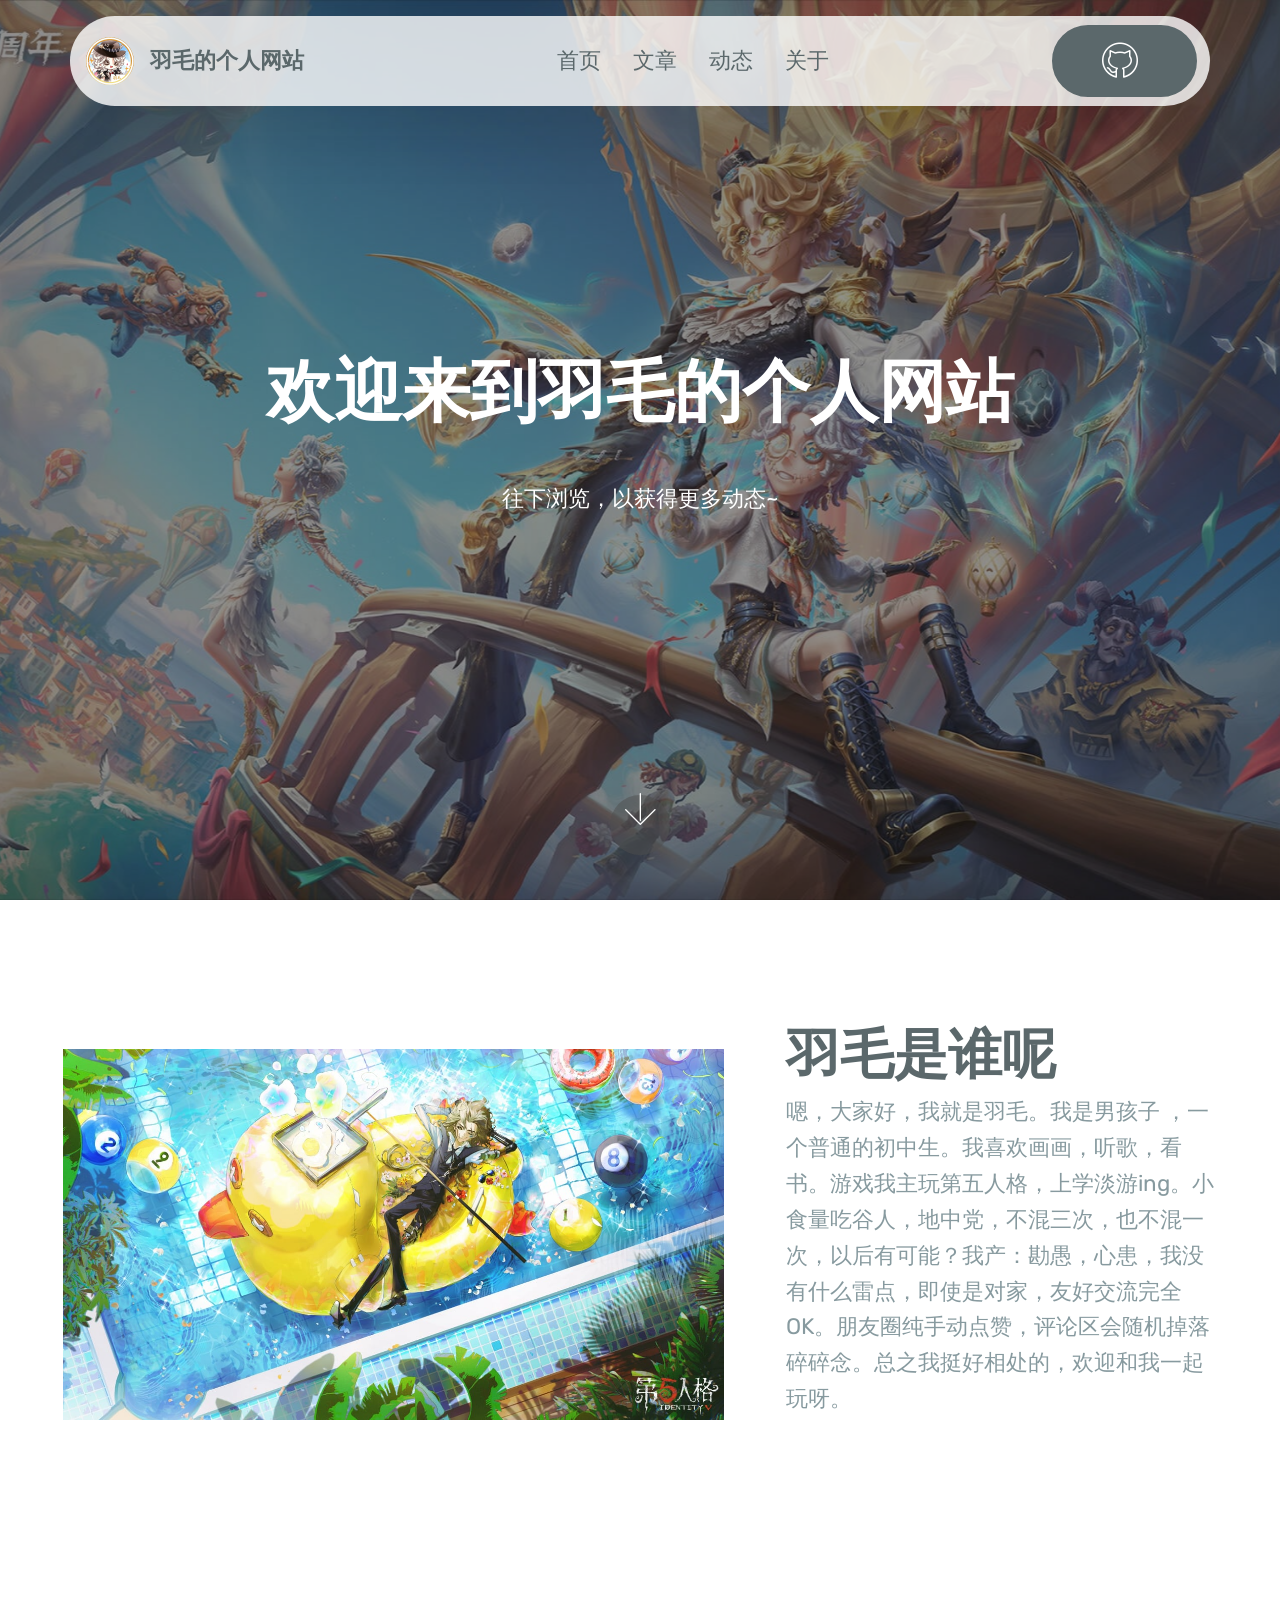
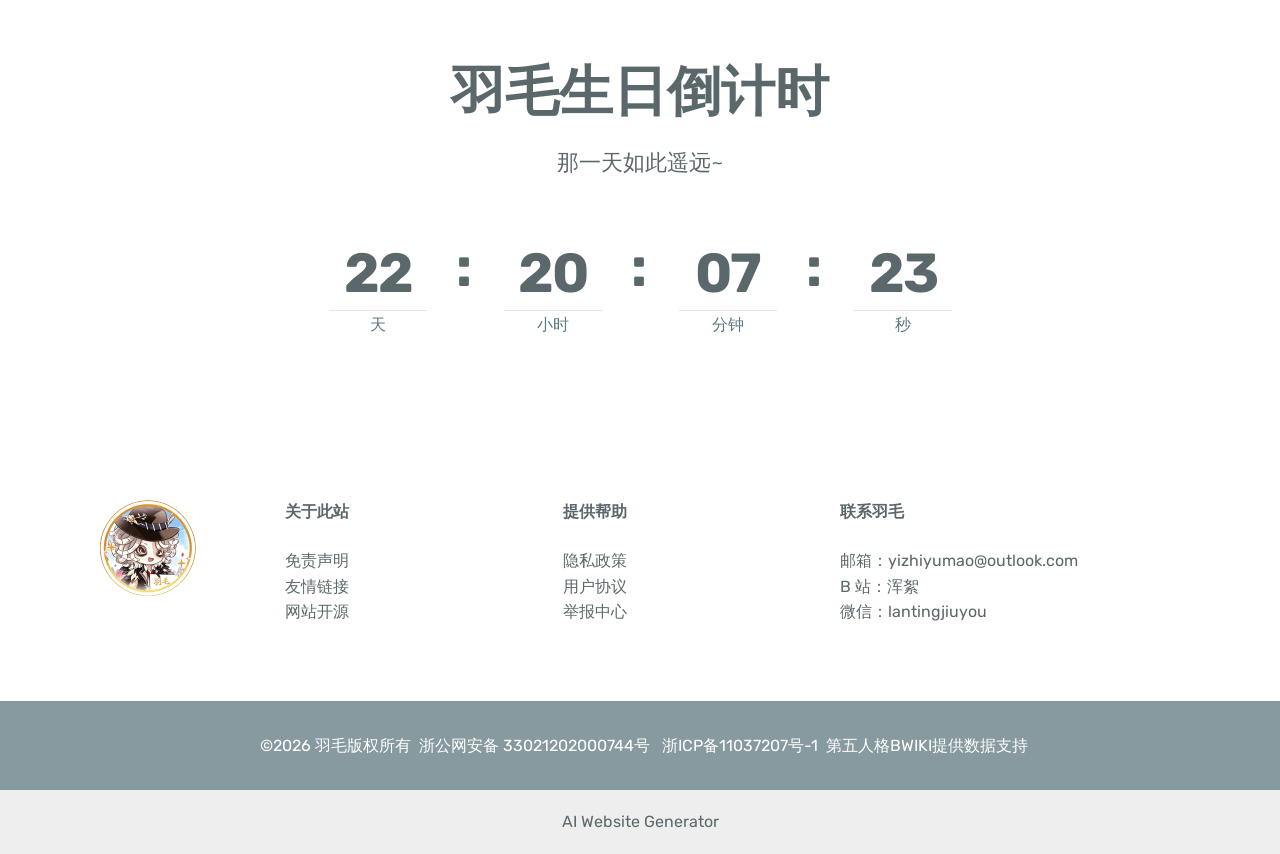
==== commit c4251eae: "Add files via upload" ====
--- a/index.html
+++ b/index.html
@@ -1,10 +1,10 @@
 <!DOCTYPE html>
 <html  >
 <head>
-  <!-- Site made with Mobirise Website Builder v6.0.1, https://mobirise.com -->
+  <!-- Site made with Mobirise Website Builder v6.1.12, https://mobirise.com -->
   <meta charset="UTF-8">
   <meta http-equiv="X-UA-Compatible" content="IE=edge">
-  <meta name="generator" content="Mobirise v6.0.1, mobirise.com">
+  <meta name="generator" content="Mobirise v6.1.12, mobirise.com">
   <meta name="viewport" content="width=device-width, initial-scale=1, minimum-scale=1">
   <link rel="shortcut icon" href="assets/images/image.png-96x96.png" type="image/x-icon">
   <meta name="description" content="羽毛的个人网站">
@@ -21,7 +21,7 @@
   <link rel="stylesheet" href="assets/theme/css/style.css">
   <link rel="preload" href="https://fonts.googleapis.com/css?family=Rubik:300,300i,400,400i,500,500i,700,700i,900,900i&display=swap" as="style" onload="this.onload=null;this.rel='stylesheet'">
   <noscript><link rel="stylesheet" href="https://fonts.googleapis.com/css?family=Rubik:300,300i,400,400i,500,500i,700,700i,900,900i&display=swap"></noscript>
-  <link rel="preload" as="style" href="assets/mobirise/css/mbr-additional.css?v=A8ctzG"><link rel="stylesheet" href="assets/mobirise/css/mbr-additional.css?v=A8ctzG" type="text/css">
+  <link rel="preload" as="style" href="assets/mobirise/css/mbr-additional.css?v=57A3hQ"><link rel="stylesheet" href="assets/mobirise/css/mbr-additional.css?v=57A3hQ" type="text/css">
 
   
   
@@ -40,7 +40,7 @@
 						<img src="assets/images/image.png-96x96.png" alt="羽毛" style="height: 3rem;">
 					</a>
 				</span>
-				<span class="navbar-caption-wrap"><a class="navbar-caption text-primary display-5">羽毛的个人网站</a></span>
+				<span class="navbar-caption-wrap"><a class="navbar-caption text-danger display-5">羽毛的个人网站</a></span>
 			</div>
 			<button class="navbar-toggler" type="button" data-toggle="collapse" data-bs-toggle="collapse" data-target="#navbarSupportedContent" data-bs-target="#navbarSupportedContent" aria-controls="navbarNavAltMarkup" aria-expanded="false" aria-label="Toggle navigation">
 				<div class="hamburger">
@@ -52,15 +52,15 @@
 			</button>
 			<div class="collapse navbar-collapse" id="navbarSupportedContent">
 				<ul class="navbar-nav nav-dropdown" data-app-modern-menu="true"><li class="nav-item">
-						<a class="nav-link link text-primary display-5" href="index.html#header2-s">首页</a>
+						<a class="nav-link link text-danger text-primary display-5" href="index.html#header2-s">首页</a>
 					</li>
 					<li class="nav-item">
-						<a class="nav-link link text-primary display-5" href="index.html#features17-21" aria-expanded="false">文章</a>
+						<a class="nav-link link text-danger text-primary display-5" href="index.html#features17-21" aria-expanded="false">文章</a>
 					</li>
-					<li class="nav-item"><a class="nav-link link text-primary display-5" href="index.html#countdown1-1u">活动</a></li><li class="nav-item">
-						<a class="nav-link link text-primary display-5" href="index.html#footer3-z">关于</a>
+					<li class="nav-item"><a class="nav-link link text-danger text-primary display-5" href="index.html#countdown1-1u">动态</a></li><li class="nav-item">
+						<a class="nav-link link text-danger display-5" href="index.html#footer3-z">关于</a>
 					</li></ul>
-				<div class="navbar-buttons mbr-section-btn"><a class="btn btn-primary-outline display-5" href="dljm.html#image3-1k" target="_blank">登录</a></div>
+				<div class="navbar-buttons mbr-section-btn"><a class="btn btn-danger display-5" href="https://github.com/ymwiki/" target="_blank"><span class="mbri-github mbr-iconfont mbr-iconfont-btn"></span></a></div>
 			</div>
 		</div>
 	</nav>
@@ -99,13 +99,13 @@
             <div class="row align-items-center">
                 <div class="col-12 col-lg-7">
                     <div class="image-wrapper">
-                        <img src="assets/images/800px-20260411-.jpg-800x456.jpg" alt="羽毛">
+                        <img src="assets/images/5etkuapjy2jsl6o5mps0iq9feivzrmq-1306x735.jpg" alt="羽毛">
                     </div>
                 </div>
                 <div class="col-12 col-lg">
                     <div class="text-wrapper">
                         <h6 class="card-title mbr-fonts-style display-2"><strong>羽毛是谁呢</strong></h6>
-                        <p class="mbr-text mbr-fonts-style mb-4 display-5">嗯，大家好，我就是羽毛。我是男孩子 ，一个普通的初中生。我喜欢画画，听歌，看书。游戏我主玩第五人格，上学淡游ing。小食量吃谷人，地中党，不混三次，也不混一次，以后有可能？我产：勘愚，心患，我没有什么雷点，即使是对家，友好交流完全 OK。朋友圈纯手动点赞，评论区会随机掉落碎碎念。总之我挺好相处的，欢迎和我一起玩呀。好吧做这个网站纯属太无聊了，感谢你进来看一眼。<br></p>
+                        <p class="mbr-text mbr-fonts-style mb-4 display-5">嗯，大家好，我就是羽毛。我是男孩子 ，一个普通的初中生。我喜欢画画，听歌，看书。游戏我主玩第五人格，上学淡游ing。小食量吃谷人，地中党，不混三次，也不混一次，以后有可能？我产：勘愚，心患，我没有什么雷点，即使是对家，友好交流完全 OK。朋友圈纯手动点赞，评论区会随机掉落碎碎念。总之我挺好相处的，欢迎和我一起玩呀。<br></p>
                         
                     </div>
                 </div>
@@ -151,11 +151,11 @@
             </div>
             <div class="col-md-3 col-sm-4">
                 <p class="mb-4 mbr-fonts-style foot-title display-7"><strong>关于此站</strong></p>
-                <p class="mbr-text mbr-links-column mbr-fonts-style display-7"><a href="myym.html#step1-1g" class="text-danger text-primary" target="_blank">免责声明</a><br><a href="https://dwrg.wiki/" class="text-danger text-primary" target="_blank">友情链接</a></p>
+                <p class="mbr-text mbr-links-column mbr-fonts-style display-7"><a href="myym.html#step1-1g" class="text-danger text-primary" target="_blank">免责声明</a><br><a href="https://dwrg.wiki/" class="text-danger text-primary" target="_blank">友情链接</a><br><a href="https://github.com/ymwiki/ymwiki.github.io/" class="text-danger" target="_blank">网站开源</a></p>
             </div>
             <div class="col-md-3 col-sm-4">
-                <p class="mb-4 mbr-fonts-style foot-title display-7"><strong>隐私协议</strong></p>
-                <p class="mbr-text mbr-fonts-style mbr-links-column display-7"><a href="myym.html#step1-1h" class="text-danger text-primary" target="_blank">隐私政策</a><br><a href="myym.html#step1-1a" class="text-danger text-primary" target="_blank">用户协议</a><br><br></p>
+                <p class="mb-4 mbr-fonts-style foot-title display-7"><strong>提供帮助</strong></p>
+                <p class="mbr-text mbr-fonts-style mbr-links-column display-7"><a href="myym.html#step1-1h" class="text-danger text-primary" target="_blank">隐私政策</a><br><a href="myym.html#step1-1a" class="text-danger text-primary" target="_blank">用户协议</a><br><a href="https://www.12377.cn/" class="text-danger" target="_blank">举报中心</a></p>
             </div>
             <div class="col-md-4 col-sm-12">
                 <p class="mb-4 mbr-fonts-style foot-title display-7"><strong>联系羽毛</strong></p>
@@ -181,7 +181,7 @@
             </div>
         </div>
     </div>
-</section><section class="display-7" style="padding: 0;align-items: center;justify-content: center;flex-wrap: wrap;    align-content: center;display: flex;position: relative;height: 4rem;"><a href="https://mobiri.se/" style="flex: 1 1;height: 4rem;position: absolute;width: 100%;z-index: 1;"><img alt="" style="height: 4rem;" src="[data-uri]"></a><p style="margin: 0;text-align: center;" class="display-7">&#8204;</p><a style="z-index:1" href="https://mobirise.com/drag-drop-website-builder.html">Drag and Drop Website Builder</a></section><script src="assets/popper/popper.min.js"></script>  <script src="assets/web/assets/jquery/jquery.min.js"></script>  <script src="assets/bootstrap/js/bootstrap.min.js"></script>  <script src="assets/tether/tether.min.js"></script>  <script src="assets/smoothscroll/smooth-scroll.js"></script>  <script src="assets/dropdown/js/nav-dropdown.js"></script>  <script src="assets/dropdown/js/navbar-dropdown.js"></script>  <script src="assets/touchswipe/jquery.touch-swipe.min.js"></script>  <script src="assets/parallax/jarallax.min.js"></script>  <script src="assets/countdown/jquery.countdown.min.js"></script>  <script src="assets/theme/js/script.js"></script>  <script src="assets/formoid/formoid.min.js"></script>  
+</section><section class="display-7" style="padding: 0;align-items: center;justify-content: center;flex-wrap: wrap;    align-content: center;display: flex;position: relative;height: 4rem;"><a href="https://mobiri.se/" style="flex: 1 1;height: 4rem;position: absolute;width: 100%;z-index: 1;"><img alt="" style="height: 4rem;" src="[data-uri]"></a><p style="margin: 0;text-align: center;" class="display-7">&#8204;</p><a style="z-index:1" href="https://mobirise.com/builder/ai-website-generator.html">AI Website Generator</a></section><script src="assets/popper/popper.min.js"></script>  <script src="assets/web/assets/jquery/jquery.min.js"></script>  <script src="assets/bootstrap/js/bootstrap.min.js"></script>  <script src="assets/tether/tether.min.js"></script>  <script src="assets/smoothscroll/smooth-scroll.js"></script>  <script src="assets/dropdown/js/nav-dropdown.js"></script>  <script src="assets/dropdown/js/navbar-dropdown.js"></script>  <script src="assets/touchswipe/jquery.touch-swipe.min.js"></script>  <script src="assets/parallax/jarallax.min.js"></script>  <script src="assets/countdown/jquery.countdown.min.js"></script>  <script src="assets/theme/js/script.js"></script>  <script src="assets/formoid/formoid.min.js"></script>  
   
   
 </body>
--- a/assets/web/assets/mobirise-icons/mobirise-icons.css
+++ b/assets/web/assets/mobirise-icons/mobirise-icons.css
@@ -0,0 +1,478 @@
+@font-face {
+  font-family: 'MobiriseIcons';
+  src:  url('mobirise-icons.eot?spat4u');
+  src:  url('mobirise-icons.eot?spat4u#iefix') format('embedded-opentype'),
+    url('mobirise-icons.woff2?spat4u') format('woff2'),
+    url('mobirise-icons.woff?spat4u') format('woff'),
+    url('mobirise-icons.ttf?spat4u') format('truetype'),
+    url('mobirise-icons.svg?spat4u#MobiriseIcons') format('svg');
+  font-weight: normal;
+  font-style: normal;
+  font-display: swap;
+}
+
+[class^="mbri-"], [class*=" mbri-"] {
+  /* use !important to prevent issues with browser extensions that change fonts */
+  font-family: MobiriseIcons !important;
+  speak: none;
+  font-style: normal;
+  font-weight: normal;
+  font-variant: normal;
+  text-transform: none;
+  line-height: 1;
+
+  /* Better Font Rendering =========== */
+  -webkit-font-smoothing: antialiased;
+  -moz-osx-font-smoothing: grayscale;
+}
+
+.mbri-add-submenu:before {
+  content: "\e900";
+}
+.mbri-alert:before {
+  content: "\e901";
+}
+.mbri-align-center:before {
+  content: "\e902";
+}
+.mbri-align-justify:before {
+  content: "\e903";
+}
+.mbri-align-left:before {
+  content: "\e904";
+}
+.mbri-align-right:before {
+  content: "\e905";
+}
+.mbri-android:before {
+  content: "\e906";
+}
+.mbri-apple:before {
+  content: "\e907";
+}
+.mbri-arrow-down:before {
+  content: "\e908";
+}
+.mbri-arrow-next:before {
+  content: "\e909";
+}
+.mbri-arrow-prev:before {
+  content: "\e90a";
+}
+.mbri-arrow-up:before {
+  content: "\e90b";
+}
+.mbri-bold:before {
+  content: "\e90c";
+}
+.mbri-bookmark:before {
+  content: "\e90d";
+}
+.mbri-bootstrap:before {
+  content: "\e90e";
+}
+.mbri-briefcase:before {
+  content: "\e90f";
+}
+.mbri-browse:before {
+  content: "\e910";
+}
+.mbri-bulleted-list:before {
+  content: "\e911";
+}
+.mbri-calendar:before {
+  content: "\e912";
+}
+.mbri-camera:before {
+  content: "\e913";
+}
+.mbri-cart-add:before {
+  content: "\e914";
+}
+.mbri-cart-full:before {
+  content: "\e915";
+}
+.mbri-cash:before {
+  content: "\e916";
+}
+.mbri-change-style:before {
+  content: "\e917";
+}
+.mbri-chat:before {
+  content: "\e918";
+}
+.mbri-clock:before {
+  content: "\e919";
+}
+.mbri-close:before {
+  content: "\e91a";
+}
+.mbri-cloud:before {
+  content: "\e91b";
+}
+.mbri-code:before {
+  content: "\e91c";
+}
+.mbri-contact-form:before {
+  content: "\e91d";
+}
+.mbri-credit-card:before {
+  content: "\e91e";
+}
+.mbri-cursor-click:before {
+  content: "\e91f";
+}
+.mbri-cust-feedback:before {
+  content: "\e920";
+}
+.mbri-database:before {
+  content: "\e921";
+}
+.mbri-delivery:before {
+  content: "\e922";
+}
+.mbri-desktop:before {
+  content: "\e923";
+}
+.mbri-devices:before {
+  content: "\e924";
+}
+.mbri-down:before {
+  content: "\e925";
+}
+.mbri-download:before {
+  content: "\e989";
+}
+.mbri-drag-n-drop:before {
+  content: "\e927";
+}
+.mbri-drag-n-drop2:before {
+  content: "\e928";
+}
+.mbri-edit:before {
+  content: "\e929";
+}
+.mbri-edit2:before {
+  content: "\e92a";
+}
+.mbri-error:before {
+  content: "\e92b";
+}
+.mbri-extension:before {
+  content: "\e92c";
+}
+.mbri-features:before {
+  content: "\e92d";
+}
+.mbri-file:before {
+  content: "\e92e";
+}
+.mbri-flag:before {
+  content: "\e92f";
+}
+.mbri-folder:before {
+  content: "\e930";
+}
+.mbri-gift:before {
+  content: "\e931";
+}
+.mbri-github:before {
+  content: "\e932";
+}
+.mbri-globe:before {
+  content: "\e933";
+}
+.mbri-globe-2:before {
+  content: "\e934";
+}
+.mbri-growing-chart:before {
+  content: "\e935";
+}
+.mbri-hearth:before {
+  content: "\e936";
+}
+.mbri-help:before {
+  content: "\e937";
+}
+.mbri-home:before {
+  content: "\e938";
+}
+.mbri-hot-cup:before {
+  content: "\e939";
+}
+.mbri-idea:before {
+  content: "\e93a";
+}
+.mbri-image-gallery:before {
+  content: "\e93b";
+}
+.mbri-image-slider:before {
+  content: "\e93c";
+}
+.mbri-info:before {
+  content: "\e93d";
+}
+.mbri-italic:before {
+  content: "\e93e";
+}
+.mbri-key:before {
+  content: "\e93f";
+}
+.mbri-laptop:before {
+  content: "\e940";
+}
+.mbri-layers:before {
+  content: "\e941";
+}
+.mbri-left-right:before {
+  content: "\e942";
+}
+.mbri-left:before {
+  content: "\e943";
+}
+.mbri-letter:before {
+  content: "\e944";
+}
+.mbri-like:before {
+  content: "\e945";
+}
+.mbri-link:before {
+  content: "\e946";
+}
+.mbri-lock:before {
+  content: "\e947";
+}
+.mbri-login:before {
+  content: "\e948";
+}
+.mbri-logout:before {
+  content: "\e949";
+}
+.mbri-magic-stick:before {
+  content: "\e94a";
+}
+.mbri-map-pin:before {
+  content: "\e94b";
+}
+.mbri-menu:before {
+  content: "\e94c";
+}
+.mbri-mobile:before {
+  content: "\e94d";
+}
+.mbri-mobile2:before {
+  content: "\e94e";
+}
+.mbri-mobirise:before {
+  content: "\e94f";
+}
+.mbri-more-horizontal:before {
+  content: "\e950";
+}
+.mbri-more-vertical:before {
+  content: "\e951";
+}
+.mbri-music:before {
+  content: "\e952";
+}
+.mbri-new-file:before {
+  content: "\e953";
+}
+.mbri-numbered-list:before {
+  content: "\e954";
+}
+.mbri-opened-folder:before {
+  content: "\e955";
+}
+.mbri-pages:before {
+  content: "\e956";
+}
+.mbri-paper-plane:before {
+  content: "\e957";
+}
+.mbri-paperclip:before {
+  content: "\e958";
+}
+.mbri-photo:before {
+  content: "\e959";
+}
+.mbri-photos:before {
+  content: "\e95a";
+}
+.mbri-pin:before {
+  content: "\e95b";
+}
+.mbri-play:before {
+  content: "\e95c";
+}
+.mbri-plus:before {
+  content: "\e95d";
+}
+.mbri-preview:before {
+  content: "\e95e";
+}
+.mbri-print:before {
+  content: "\e95f";
+}
+.mbri-protect:before {
+  content: "\e960";
+}
+.mbri-question:before {
+  content: "\e961";
+}
+.mbri-quote-left:before {
+  content: "\e962";
+}
+.mbri-quote-right:before {
+  content: "\e963";
+}
+.mbri-refresh:before {
+  content: "\e964";
+}
+.mbri-responsive:before {
+  content: "\e965";
+}
+.mbri-right:before {
+  content: "\e966";
+}
+.mbri-rocket:before {
+  content: "\e967";
+}
+.mbri-sad-face:before {
+  content: "\e968";
+}
+.mbri-sale:before {
+  content: "\e969";
+}
+.mbri-save:before {
+  content: "\e96a";
+}
+.mbri-search:before {
+  content: "\e96b";
+}
+.mbri-setting:before {
+  content: "\e96c";
+}
+.mbri-setting2:before {
+  content: "\e96d";
+}
+.mbri-setting3:before {
+  content: "\e96e";
+}
+.mbri-share:before {
+  content: "\e96f";
+}
+.mbri-shopping-bag:before {
+  content: "\e970";
+}
+.mbri-shopping-basket:before {
+  content: "\e971";
+}
+.mbri-shopping-cart:before {
+  content: "\e972";
+}
+.mbri-sites:before {
+  content: "\e973";
+}
+.mbri-smile-face:before {
+  content: "\e974";
+}
+.mbri-speed:before {
+  content: "\e975";
+}
+.mbri-star:before {
+  content: "\e976";
+}
+.mbri-success:before {
+  content: "\e977";
+}
+.mbri-sun:before {
+  content: "\e978";
+}
+.mbri-sun2:before {
+  content: "\e979";
+}
+.mbri-tablet:before {
+  content: "\e97a";
+}
+.mbri-tablet-vertical:before {
+  content: "\e97b";
+}
+.mbri-target:before {
+  content: "\e97c";
+}
+.mbri-timer:before {
+  content: "\e97d";
+}
+.mbri-to-ftp:before {
+  content: "\e97e";
+}
+.mbri-to-local-drive:before {
+  content: "\e97f";
+}
+.mbri-touch-swipe:before {
+  content: "\e980";
+}
+.mbri-touch:before {
+  content: "\e981";
+}
+.mbri-trash:before {
+  content: "\e982";
+}
+.mbri-underline:before {
+  content: "\e983";
+}
+.mbri-unlink:before {
+  content: "\e984";
+}
+.mbri-unlock:before {
+  content: "\e985";
+}
+.mbri-up-down:before {
+  content: "\e986";
+}
+.mbri-up:before {
+  content: "\e987";
+}
+.mbri-update:before {
+  content: "\e988";
+}
+.mbri-upload:before {
+ content: "\e926"; 
+}
+.mbri-user:before {
+  content: "\e98a";
+}
+.mbri-user2:before {
+  content: "\e98b";
+}
+.mbri-users:before {
+  content: "\e98c";
+}
+.mbri-video:before {
+  content: "\e98d";
+}
+.mbri-video-play:before {
+  content: "\e98e";
+}
+.mbri-watch:before {
+  content: "\e98f";
+}
+.mbri-website-theme:before {
+  content: "\e990";
+}
+.mbri-wifi:before {
+  content: "\e991";
+}
+.mbri-windows:before {
+  content: "\e992";
+}
+.mbri-zoom-out:before {
+  content: "\e993";
+}
+.mbri-redo:before {
+  content: "\e994";
+}
+.mbri-undo:before {
+  content: "\e995";
+}
--- a/assets/mobirise/css/mbr-additional.css
+++ b/assets/mobirise/css/mbr-additional.css
@@ -98,7 +98,7 @@
   background-color: #b2ccd2 !important;
 }
 .bg-danger {
-  background-color: #879a9f !important;
+  background-color: #5b686b !important;
 }
 .btn-primary,
 .btn-primary:active {
@@ -202,8 +202,8 @@
 }
 .btn-danger,
 .btn-danger:active {
-  background-color: #879a9f !important;
-  border-color: #879a9f !important;
+  background-color: #5b686b !important;
+  border-color: #5b686b !important;
   color: #ffffff !important;
 }
 .btn-danger:hover,
@@ -211,14 +211,14 @@
 .btn-danger.focus,
 .btn-danger.active {
   color: #ffffff !important;
-  background-color: #617479 !important;
-  border-color: #617479 !important;
+  background-color: #384042 !important;
+  border-color: #384042 !important;
 }
 .btn-danger.disabled,
 .btn-danger:disabled {
   color: #ffffff !important;
-  background-color: #617479 !important;
-  border-color: #617479 !important;
+  background-color: #384042 !important;
+  border-color: #384042 !important;
 }
 .btn-white {
   color: #333333 !important;
@@ -366,22 +366,22 @@
 .btn-danger-outline,
 .btn-danger-outline:active {
   background: none;
-  border-color: #55666b;
-  color: #55666b;
+  border-color: #2c3234;
+  color: #2c3234;
 }
 .btn-danger-outline:hover,
 .btn-danger-outline:focus,
 .btn-danger-outline.focus,
 .btn-danger-outline.active {
   color: #ffffff;
-  background-color: #879a9f;
-  border-color: #879a9f;
+  background-color: #5b686b;
+  border-color: #5b686b;
 }
 .btn-danger-outline.disabled,
 .btn-danger-outline:disabled {
   color: #ffffff !important;
-  background-color: #879a9f !important;
-  border-color: #879a9f !important;
+  background-color: #5b686b !important;
+  border-color: #5b686b !important;
 }
 .btn-black-outline,
 .btn-black-outline:active {
@@ -433,7 +433,7 @@
   color: #b2ccd2 !important;
 }
 .text-danger {
-  color: #879a9f !important;
+  color: #5b686b !important;
 }
 .text-white {
   color: #ffffff !important;
@@ -463,7 +463,7 @@
 }
 a.text-danger:hover,
 a.text-danger:focus {
-  color: #55666b !important;
+  color: #2c3234 !important;
 }
 a.text-white:hover,
 a.text-white:focus {
@@ -483,7 +483,7 @@
   background-color: #b2ccd2;
 }
 .alert-danger {
-  background-color: #879a9f;
+  background-color: #5b686b;
 }
 .mbr-section-btn a.btn:not(.btn-form) {
   border-radius: 100px;
@@ -533,7 +533,7 @@
 }
 .mbr-plan-header.bg-danger .mbr-plan-subtitle,
 .mbr-plan-header.bg-danger .mbr-plan-price-desc {
-  color: #ced6d8;
+  color: #9ba7aa;
 }
 /* Scroll to top button*/
 .scrollToTop_wraper {
@@ -1235,7 +1235,7 @@
   }
 }
 .cid-uFzHqeNHWe {
-  background-image: url("../../../assets/images/800px-20260306-2026.jpg-800x424.jpg");
+  background-image: url("../../../assets/images/08huqzq8ats9863q242o7zzlfri57jk-2000x1061.jpg");
 }
 .cid-uHtK2E7dHL {
   padding-top: 3rem;
@@ -1389,7 +1389,7 @@
   background-color: #ffffff;
 }
 .cid-uG8d6Pg2Tj .form-text {
-  color: #879a9f;
+  color: #5b686b;
 }
 @media (max-width: 767px) {
   .cid-uG8d6Pg2Tj .content {
@@ -1487,44 +1487,7 @@
   color: #879a9f;
 }
 .cid-uG8d6Pg2Tj .mbr-links-column {
-  color: #5b686b;
-}
-.cid-uEL0j9SiN2 {
-  padding-top: 2rem;
-  padding-bottom: 2rem;
-  background-color: #879a9f;
-  overflow: hidden;
-}
-.cid-uGaanptBbO {
-  padding-top: 7rem;
-  padding-bottom: 6rem;
-  background-color: #ffffff;
-}
-.cid-uGaanptBbO .mbr-fallback-image.disabled {
-  display: none;
-}
-.cid-uGaanptBbO .mbr-fallback-image {
-  display: block;
-  background-size: cover;
-  background-position: center center;
-  width: 100%;
-  height: 100%;
-  position: absolute;
-  top: 0;
-}
-@media (max-width: 991px) {
-  .cid-uGaanptBbO .image-wrapper {
-    margin-bottom: 1rem;
-  }
-}
-.cid-uGaanptBbO .row {
-  flex-direction: row-reverse;
-}
-.cid-uGaanptBbO img {
-  width: 100%;
-}
-.cid-uGaanptBbO .mbr-description {
-  color: #5b686b;
+  color: #879a9f;
 }
 .cid-uEL0j9SiN2 {
   padding-top: 2rem;
--- a/assets/mobirise/css/mbr-additional.css
+++ b/assets/mobirise/css/mbr-additional.css
@@ -98,7 +98,7 @@
   background-color: #b2ccd2 !important;
 }
 .bg-danger {
-  background-color: #879a9f !important;
+  background-color: #5b686b !important;
 }
 .btn-primary,
 .btn-primary:active {
@@ -202,8 +202,8 @@
 }
 .btn-danger,
 .btn-danger:active {
-  background-color: #879a9f !important;
-  border-color: #879a9f !important;
+  background-color: #5b686b !important;
+  border-color: #5b686b !important;
   color: #ffffff !important;
 }
 .btn-danger:hover,
@@ -211,14 +211,14 @@
 .btn-danger.focus,
 .btn-danger.active {
   color: #ffffff !important;
-  background-color: #617479 !important;
-  border-color: #617479 !important;
+  background-color: #384042 !important;
+  border-color: #384042 !important;
 }
 .btn-danger.disabled,
 .btn-danger:disabled {
   color: #ffffff !important;
-  background-color: #617479 !important;
-  border-color: #617479 !important;
+  background-color: #384042 !important;
+  border-color: #384042 !important;
 }
 .btn-white {
   color: #333333 !important;
@@ -366,22 +366,22 @@
 .btn-danger-outline,
 .btn-danger-outline:active {
   background: none;
-  border-color: #55666b;
-  color: #55666b;
+  border-color: #2c3234;
+  color: #2c3234;
 }
 .btn-danger-outline:hover,
 .btn-danger-outline:focus,
 .btn-danger-outline.focus,
 .btn-danger-outline.active {
   color: #ffffff;
-  background-color: #879a9f;
-  border-color: #879a9f;
+  background-color: #5b686b;
+  border-color: #5b686b;
 }
 .btn-danger-outline.disabled,
 .btn-danger-outline:disabled {
   color: #ffffff !important;
-  background-color: #879a9f !important;
-  border-color: #879a9f !important;
+  background-color: #5b686b !important;
+  border-color: #5b686b !important;
 }
 .btn-black-outline,
 .btn-black-outline:active {
@@ -433,7 +433,7 @@
   color: #b2ccd2 !important;
 }
 .text-danger {
-  color: #879a9f !important;
+  color: #5b686b !important;
 }
 .text-white {
   color: #ffffff !important;
@@ -463,7 +463,7 @@
 }
 a.text-danger:hover,
 a.text-danger:focus {
-  color: #55666b !important;
+  color: #2c3234 !important;
 }
 a.text-white:hover,
 a.text-white:focus {
@@ -483,7 +483,7 @@
   background-color: #b2ccd2;
 }
 .alert-danger {
-  background-color: #879a9f;
+  background-color: #5b686b;
 }
 .mbr-section-btn a.btn:not(.btn-form) {
   border-radius: 100px;
@@ -533,7 +533,7 @@
 }
 .mbr-plan-header.bg-danger .mbr-plan-subtitle,
 .mbr-plan-header.bg-danger .mbr-plan-price-desc {
-  color: #ced6d8;
+  color: #9ba7aa;
 }
 /* Scroll to top button*/
 .scrollToTop_wraper {
@@ -1235,7 +1235,7 @@
   }
 }
 .cid-uFzHqeNHWe {
-  background-image: url("../../../assets/images/800px-20260306-2026.jpg-800x424.jpg");
+  background-image: url("../../../assets/images/08huqzq8ats9863q242o7zzlfri57jk-2000x1061.jpg");
 }
 .cid-uHtK2E7dHL {
   padding-top: 3rem;
@@ -1389,7 +1389,7 @@
   background-color: #ffffff;
 }
 .cid-uG8d6Pg2Tj .form-text {
-  color: #879a9f;
+  color: #5b686b;
 }
 @media (max-width: 767px) {
   .cid-uG8d6Pg2Tj .content {
@@ -1487,44 +1487,7 @@
   color: #879a9f;
 }
 .cid-uG8d6Pg2Tj .mbr-links-column {
-  color: #5b686b;
-}
-.cid-uEL0j9SiN2 {
-  padding-top: 2rem;
-  padding-bottom: 2rem;
-  background-color: #879a9f;
-  overflow: hidden;
-}
-.cid-uGaanptBbO {
-  padding-top: 7rem;
-  padding-bottom: 6rem;
-  background-color: #ffffff;
-}
-.cid-uGaanptBbO .mbr-fallback-image.disabled {
-  display: none;
-}
-.cid-uGaanptBbO .mbr-fallback-image {
-  display: block;
-  background-size: cover;
-  background-position: center center;
-  width: 100%;
-  height: 100%;
-  position: absolute;
-  top: 0;
-}
-@media (max-width: 991px) {
-  .cid-uGaanptBbO .image-wrapper {
-    margin-bottom: 1rem;
-  }
-}
-.cid-uGaanptBbO .row {
-  flex-direction: row-reverse;
-}
-.cid-uGaanptBbO img {
-  width: 100%;
-}
-.cid-uGaanptBbO .mbr-description {
-  color: #5b686b;
+  color: #879a9f;
 }
 .cid-uEL0j9SiN2 {
   padding-top: 2rem;
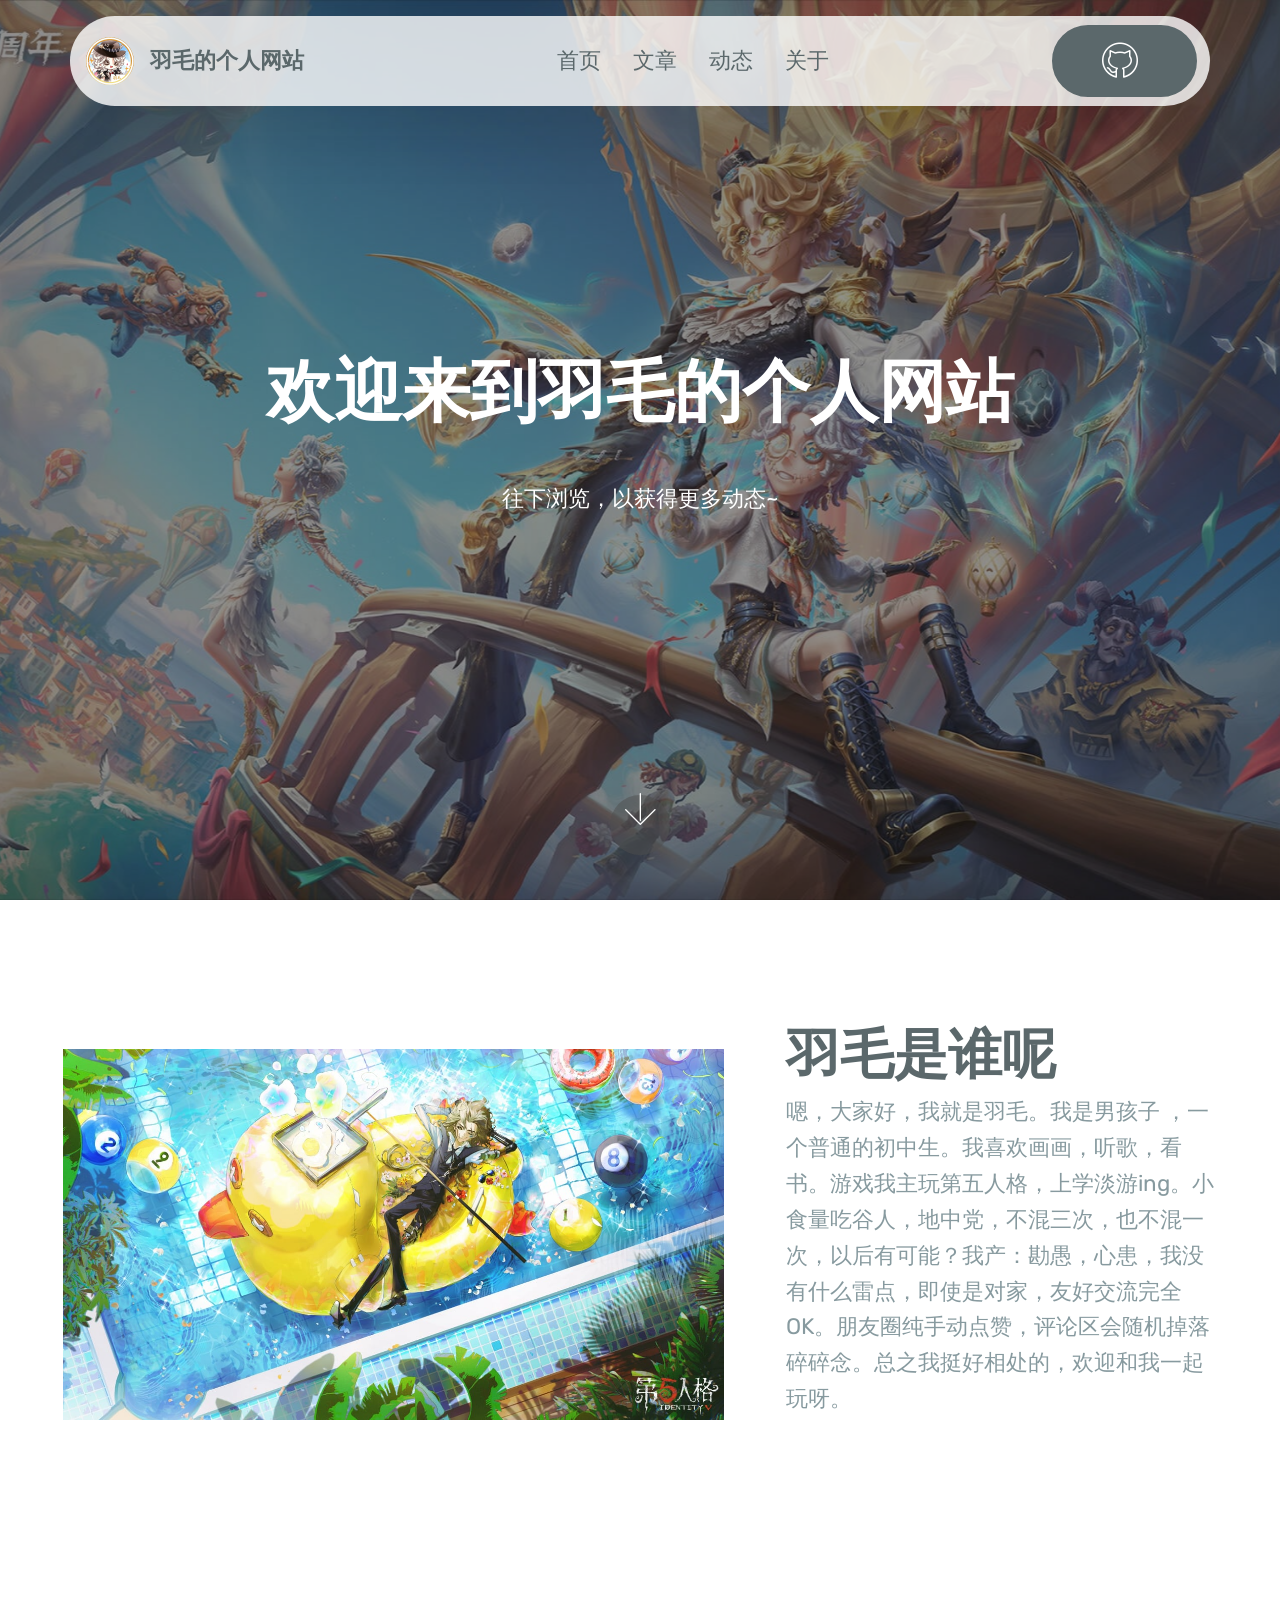
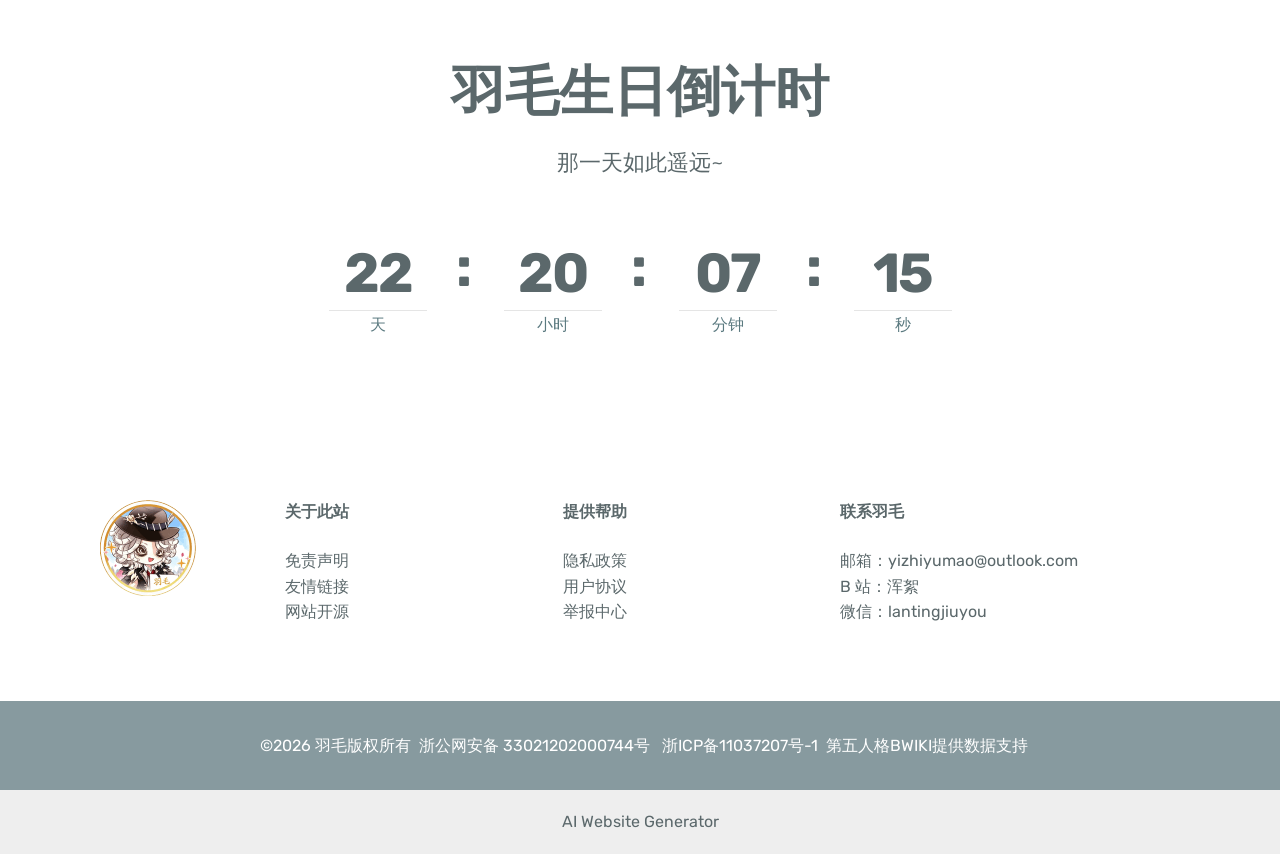
==== commit 95e6774c: "Update index.html" ====
--- a/index.html
+++ b/index.html
@@ -1,7 +1,7 @@
 <!DOCTYPE html>
 <html  >
 <head>
-  <!-- Site made with Mobirise Website Builder v6.1.12, https://mobirise.com -->
+  <!-- Site made with yumao, https://ymwiki.github.io/ -->
   <meta charset="UTF-8">
   <meta http-equiv="X-UA-Compatible" content="IE=edge">
   <meta name="generator" content="Mobirise v6.1.12, mobirise.com">
@@ -185,4 +185,4 @@
   
   
 </body>
-</html>+</html>
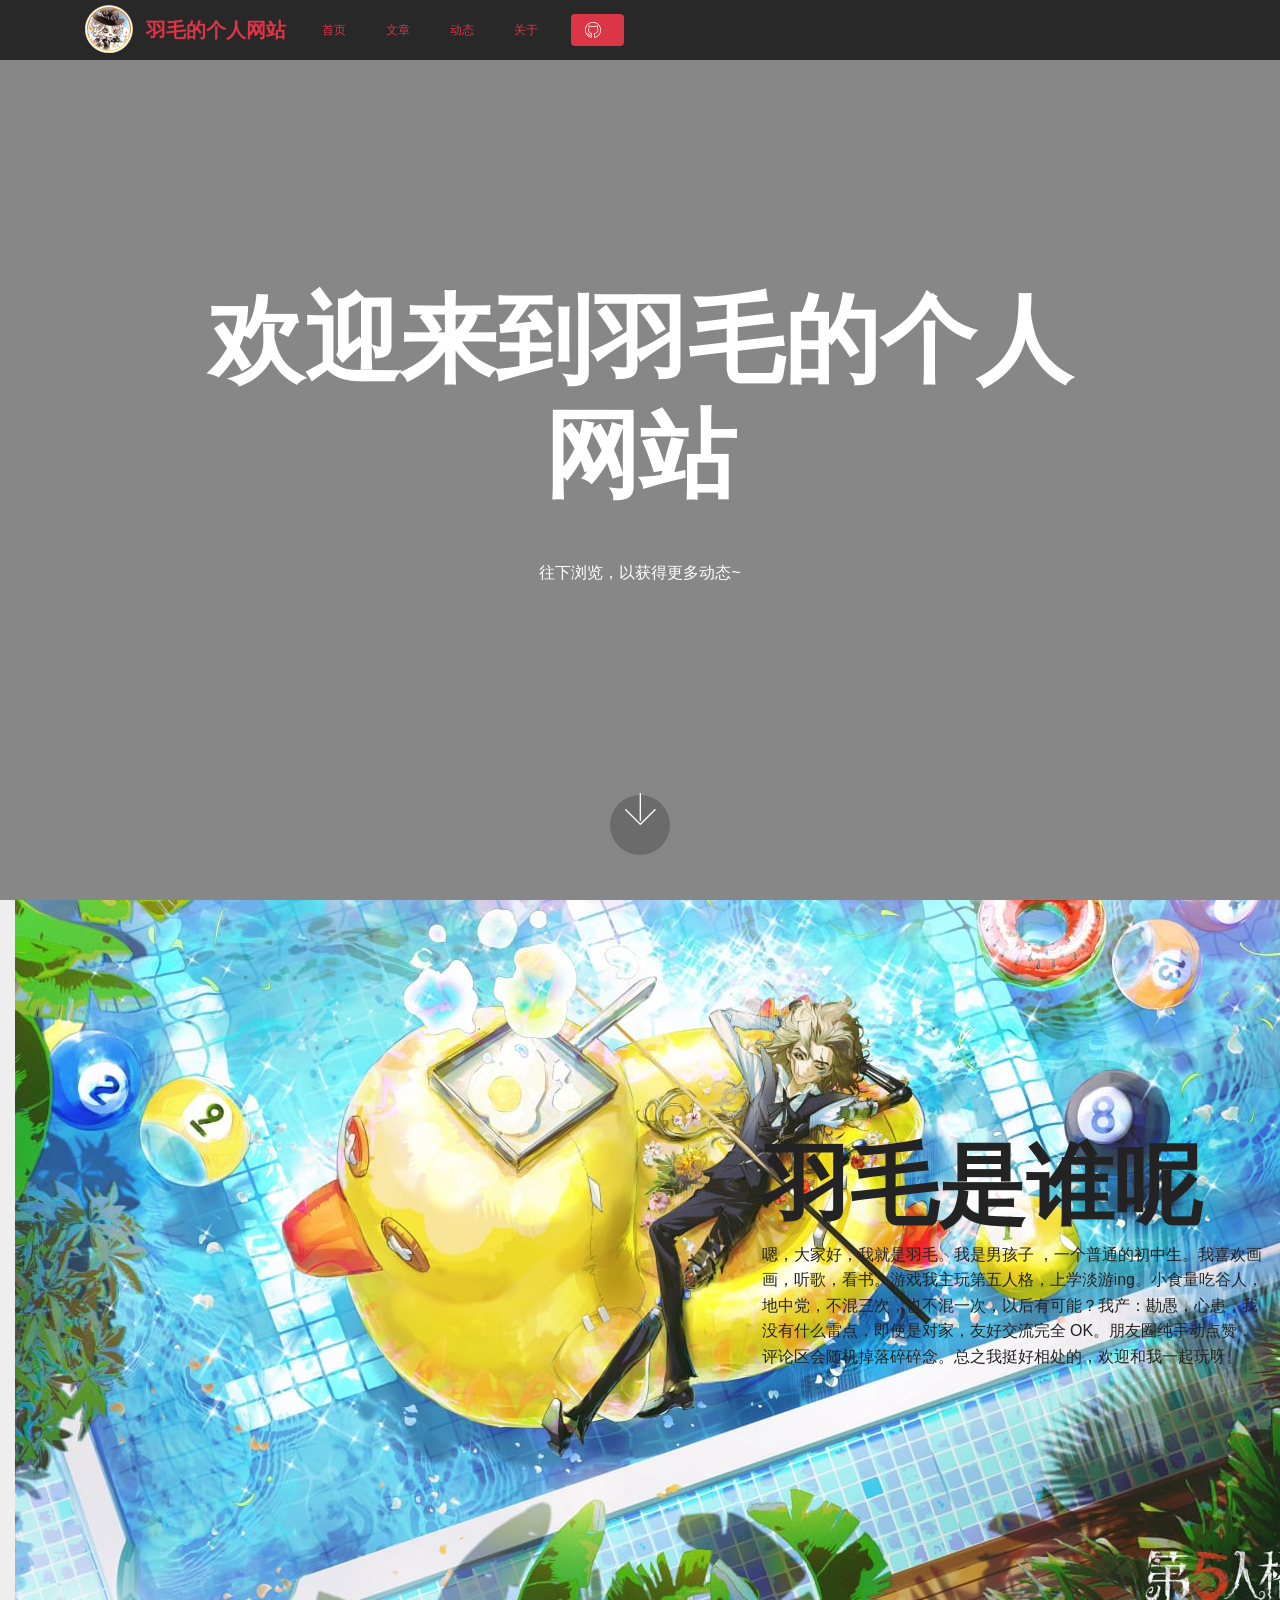
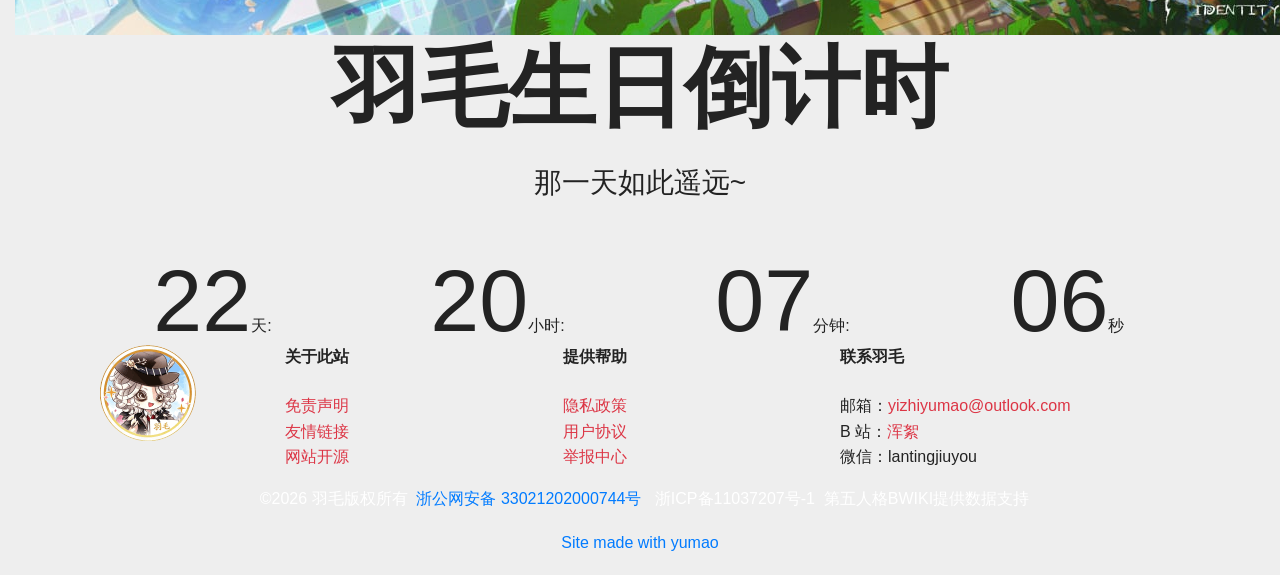
==== commit 068cc8ec: "Update index.html" ====
--- a/index.html
+++ b/index.html
@@ -181,7 +181,7 @@
             </div>
         </div>
     </div>
-</section><section class="display-7" style="padding: 0;align-items: center;justify-content: center;flex-wrap: wrap;    align-content: center;display: flex;position: relative;height: 4rem;"><a href="https://mobiri.se/" style="flex: 1 1;height: 4rem;position: absolute;width: 100%;z-index: 1;"><img alt="" style="height: 4rem;" src="[data-uri]"></a><p style="margin: 0;text-align: center;" class="display-7">&#8204;</p><a style="z-index:1" href="https://mobirise.com/builder/ai-website-generator.html">AI Website Generator</a></section><script src="assets/popper/popper.min.js"></script>  <script src="assets/web/assets/jquery/jquery.min.js"></script>  <script src="assets/bootstrap/js/bootstrap.min.js"></script>  <script src="assets/tether/tether.min.js"></script>  <script src="assets/smoothscroll/smooth-scroll.js"></script>  <script src="assets/dropdown/js/nav-dropdown.js"></script>  <script src="assets/dropdown/js/navbar-dropdown.js"></script>  <script src="assets/touchswipe/jquery.touch-swipe.min.js"></script>  <script src="assets/parallax/jarallax.min.js"></script>  <script src="assets/countdown/jquery.countdown.min.js"></script>  <script src="assets/theme/js/script.js"></script>  <script src="assets/formoid/formoid.min.js"></script>  
+</section><section class="display-7" style="padding: 0;align-items: center;justify-content: center;flex-wrap: wrap;    align-content: center;display: flex;position: relative;height: 4rem;"><a href="https://mobiri.se/" style="flex: 1 1;height: 4rem;position: absolute;width: 100%;z-index: 1;"><img alt="" style="height: 4rem;" src="[data-uri]"></a><p style="margin: 0;text-align: center;" class="display-7">&#8204;</p><a style="z-index:1" href="https://ymwiki.github.io/">Site made with yumao</a></section><script src="assets/popper/popper.min.js"></script>  <script src="assets/web/assets/jquery/jquery.min.js"></script>  <script src="assets/bootstrap/js/bootstrap.min.js"></script>  <script src="assets/tether/tether.min.js"></script>  <script src="assets/smoothscroll/smooth-scroll.js"></script>  <script src="assets/dropdown/js/nav-dropdown.js"></script>  <script src="assets/dropdown/js/navbar-dropdown.js"></script>  <script src="assets/touchswipe/jquery.touch-swipe.min.js"></script>  <script src="assets/parallax/jarallax.min.js"></script>  <script src="assets/countdown/jquery.countdown.min.js"></script>  <script src="assets/theme/js/script.js"></script>  <script src="assets/formoid/formoid.min.js"></script>  
   
   
 </body>
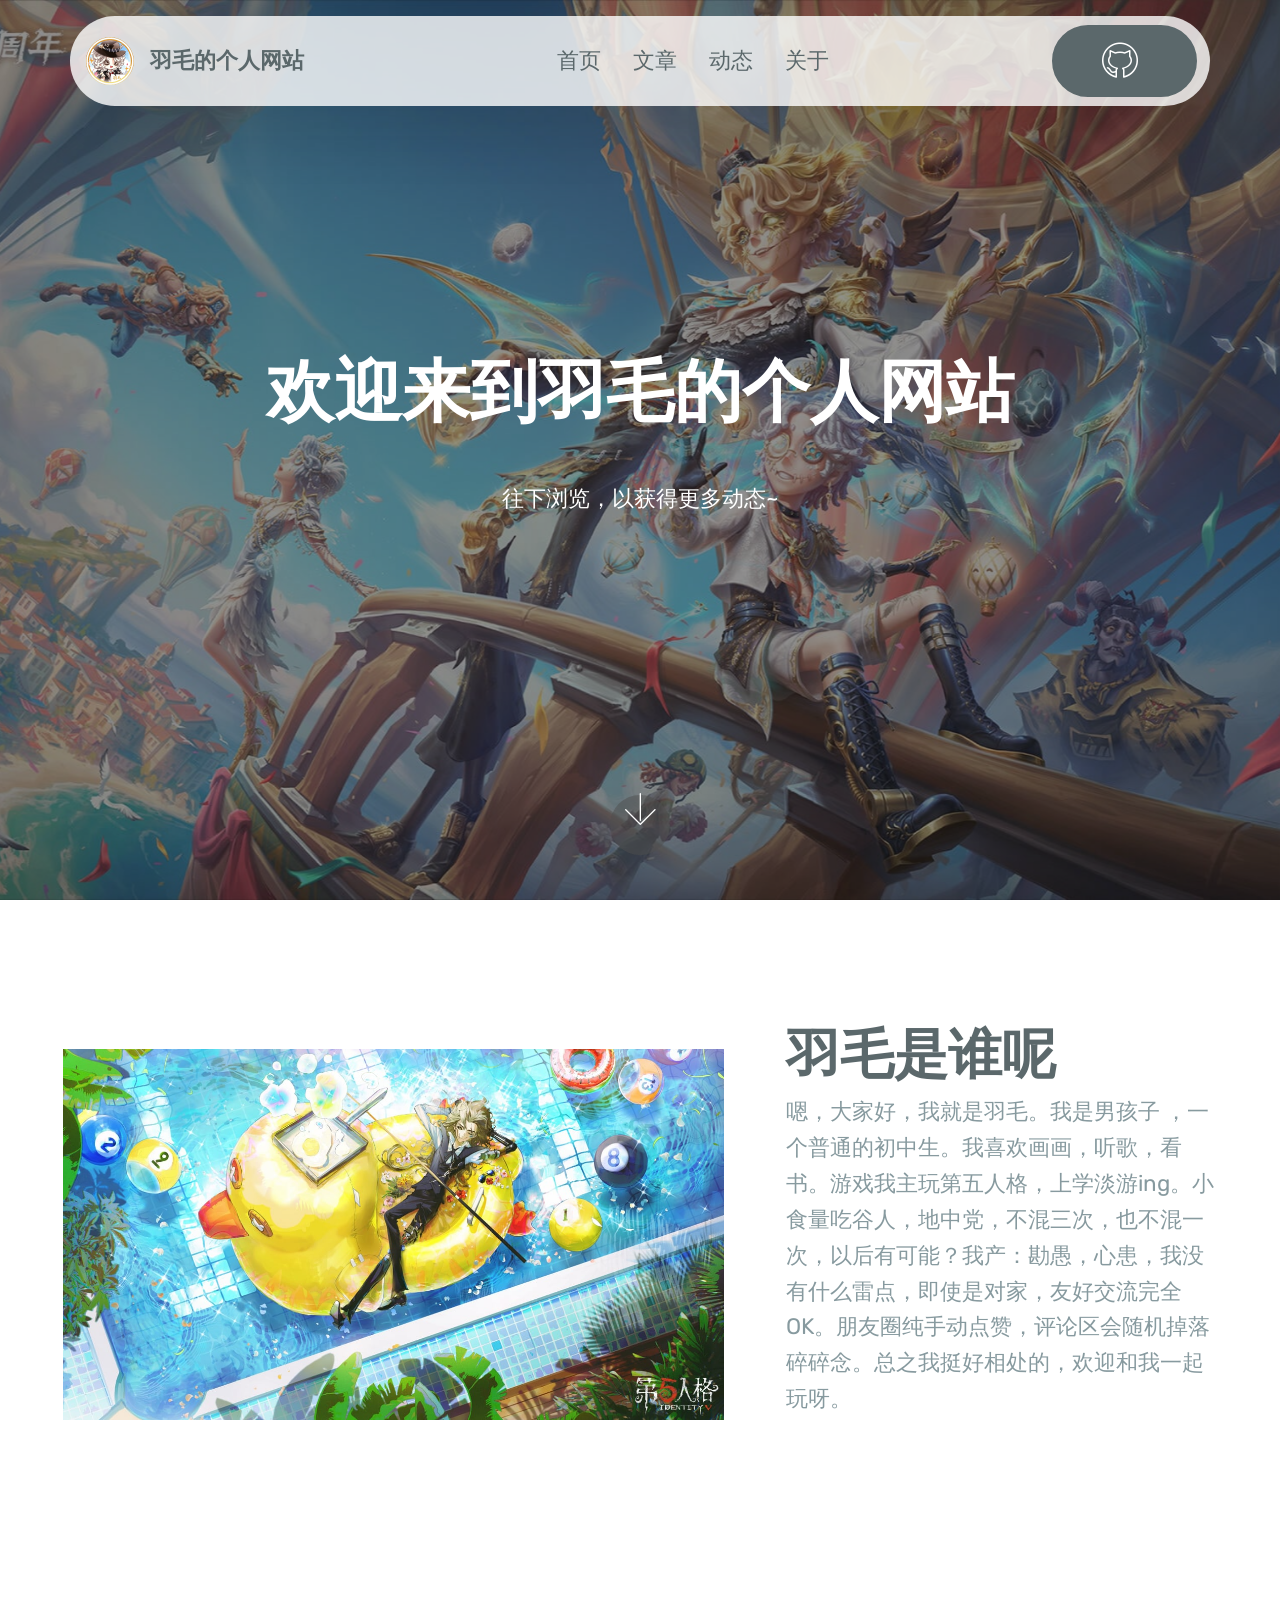
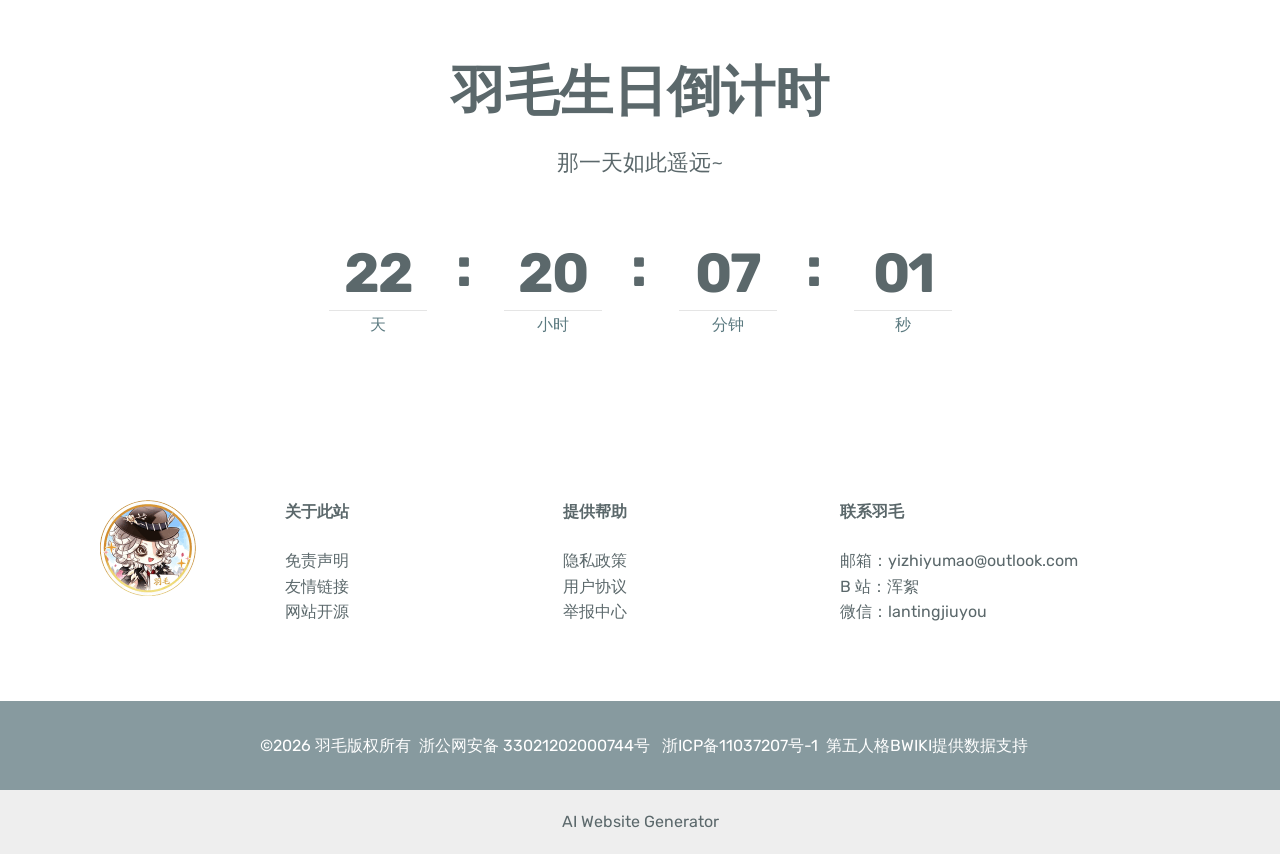
==== commit 71b8a40c: "Add files via upload" ====
--- a/index.html
+++ b/index.html
@@ -1,7 +1,7 @@
-<!DOCTYPE html>
+﻿<!DOCTYPE html>
 <html  >
 <head>
-  <!-- Site made with yumao, https://ymwiki.github.io/ -->
+  <!-- Site made with yumao,https://ymwiki.github.io/ -->
   <meta charset="UTF-8">
   <meta http-equiv="X-UA-Compatible" content="IE=edge">
   <meta name="generator" content="Mobirise v6.1.12, mobirise.com">
@@ -181,8 +181,8 @@
             </div>
         </div>
     </div>
-</section><section class="display-7" style="padding: 0;align-items: center;justify-content: center;flex-wrap: wrap;    align-content: center;display: flex;position: relative;height: 4rem;"><a href="https://mobiri.se/" style="flex: 1 1;height: 4rem;position: absolute;width: 100%;z-index: 1;"><img alt="" style="height: 4rem;" src="[data-uri]"></a><p style="margin: 0;text-align: center;" class="display-7">&#8204;</p><a style="z-index:1" href="https://ymwiki.github.io/">Site made with yumao</a></section><script src="assets/popper/popper.min.js"></script>  <script src="assets/web/assets/jquery/jquery.min.js"></script>  <script src="assets/bootstrap/js/bootstrap.min.js"></script>  <script src="assets/tether/tether.min.js"></script>  <script src="assets/smoothscroll/smooth-scroll.js"></script>  <script src="assets/dropdown/js/nav-dropdown.js"></script>  <script src="assets/dropdown/js/navbar-dropdown.js"></script>  <script src="assets/touchswipe/jquery.touch-swipe.min.js"></script>  <script src="assets/parallax/jarallax.min.js"></script>  <script src="assets/countdown/jquery.countdown.min.js"></script>  <script src="assets/theme/js/script.js"></script>  <script src="assets/formoid/formoid.min.js"></script>  
+</section><section class="display-7" style="padding: 0;align-items: center;justify-content: center;flex-wrap: wrap;    align-content: center;display: flex;position: relative;height: 4rem;"><a href="https://mobiri.se/" style="flex: 1 1;height: 4rem;position: absolute;width: 100%;z-index: 1;"><img alt="" style="height: 4rem;" src="[data-uri]"></a><p style="margin: 0;text-align: center;" class="display-7">&#8204;</p><a style="z-index:1" href="https://mobirise.com/builder/ai-website-generator.html">AI Website Generator</a></section><script src="assets/popper/popper.min.js"></script>  <script src="assets/web/assets/jquery/jquery.min.js"></script>  <script src="assets/bootstrap/js/bootstrap.min.js"></script>  <script src="assets/tether/tether.min.js"></script>  <script src="assets/smoothscroll/smooth-scroll.js"></script>  <script src="assets/dropdown/js/nav-dropdown.js"></script>  <script src="assets/dropdown/js/navbar-dropdown.js"></script>  <script src="assets/touchswipe/jquery.touch-swipe.min.js"></script>  <script src="assets/parallax/jarallax.min.js"></script>  <script src="assets/countdown/jquery.countdown.min.js"></script>  <script src="assets/theme/js/script.js"></script>  <script src="assets/formoid/formoid.min.js"></script>  
   
   
 </body>
-</html>
+</html>
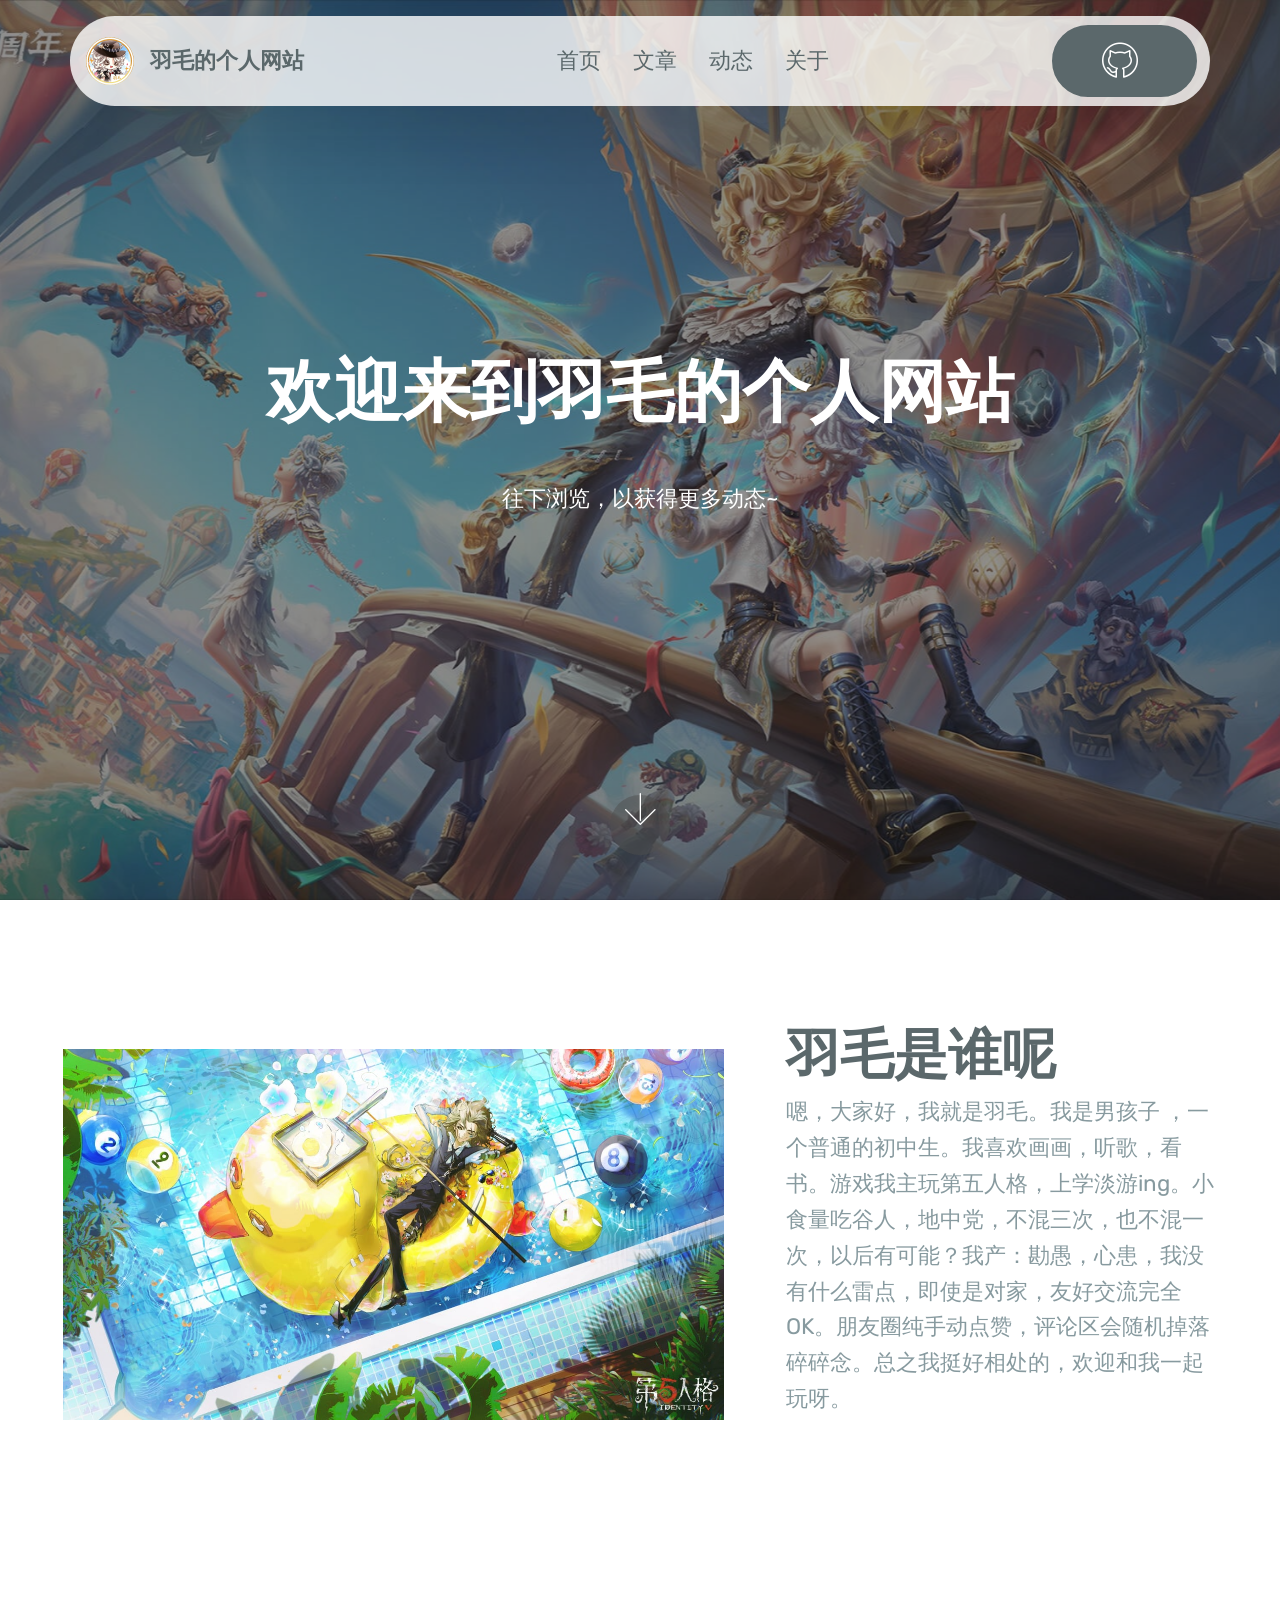
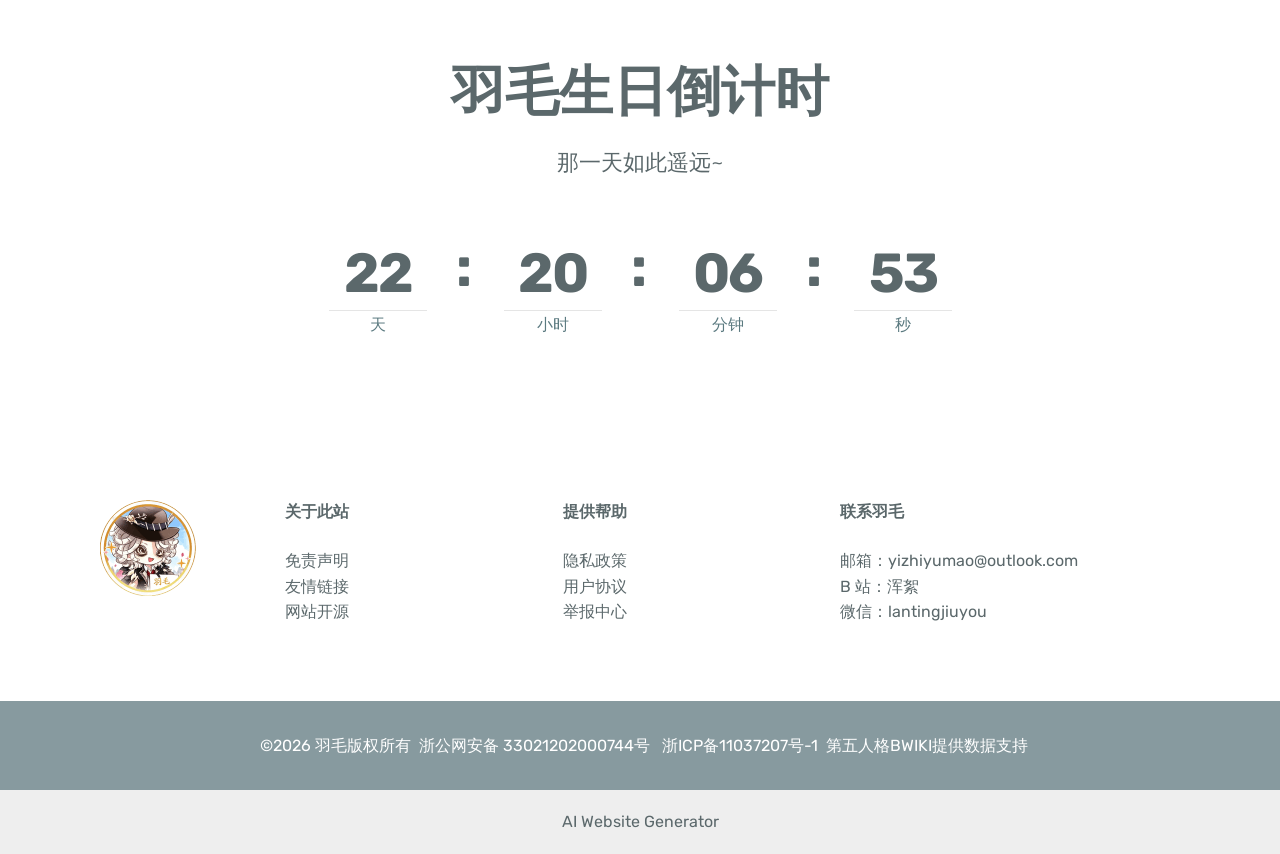
==== commit 252ca9dc: "Update index.html" ====
--- a/index.html
+++ b/index.html
@@ -8,7 +8,7 @@
   <meta name="viewport" content="width=device-width, initial-scale=1, minimum-scale=1">
   <link rel="shortcut icon" href="assets/images/image.png-96x96.png" type="image/x-icon">
   <meta name="description" content="羽毛的个人网站">
-  
+  <script defer src="https://cloud.umami.is/script.js" data-website-id="f229c1d0-e72e-46b7-917f-e3f024e89900"></script>
   
   <title>羽毛的个人网站</title>
   <link rel="stylesheet" href="assets/web/assets/mobirise-icons/mobirise-icons.css">
@@ -185,4 +185,4 @@
   
   
 </body>
-</html>+</html>
